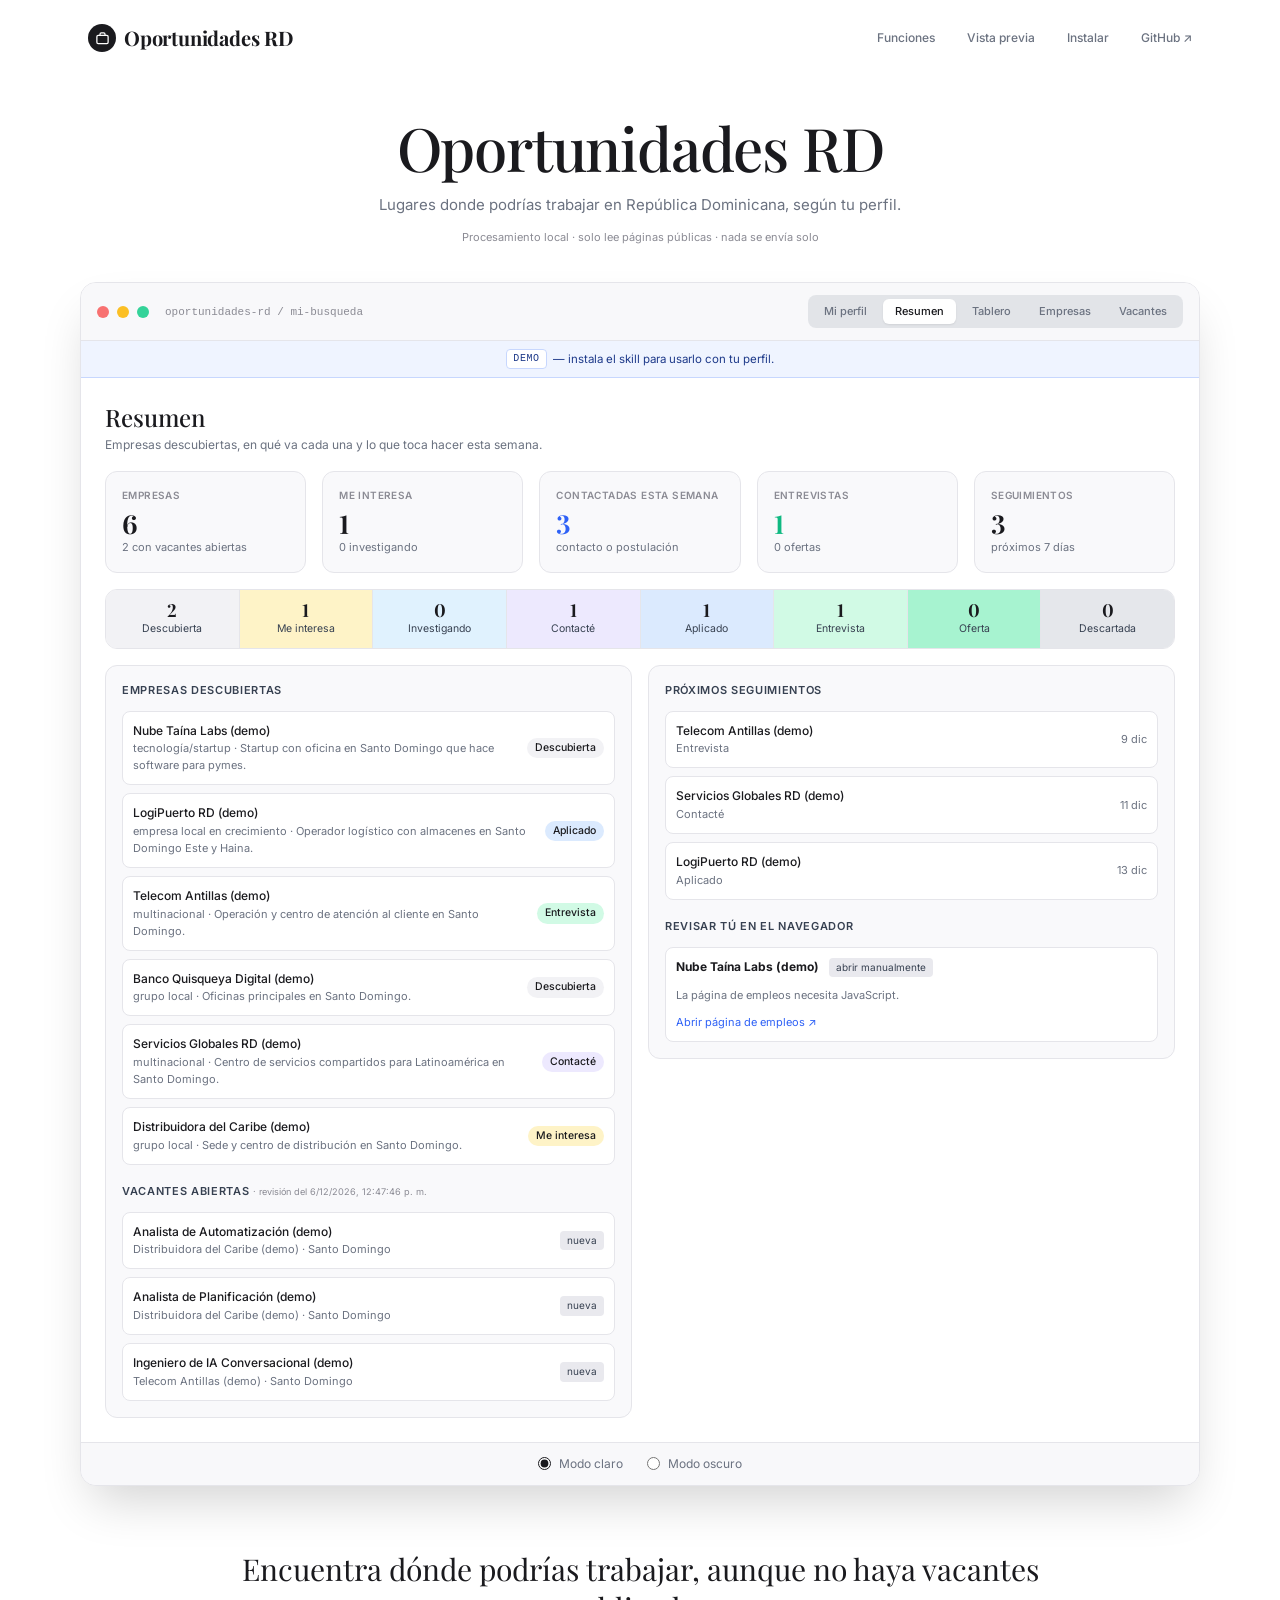
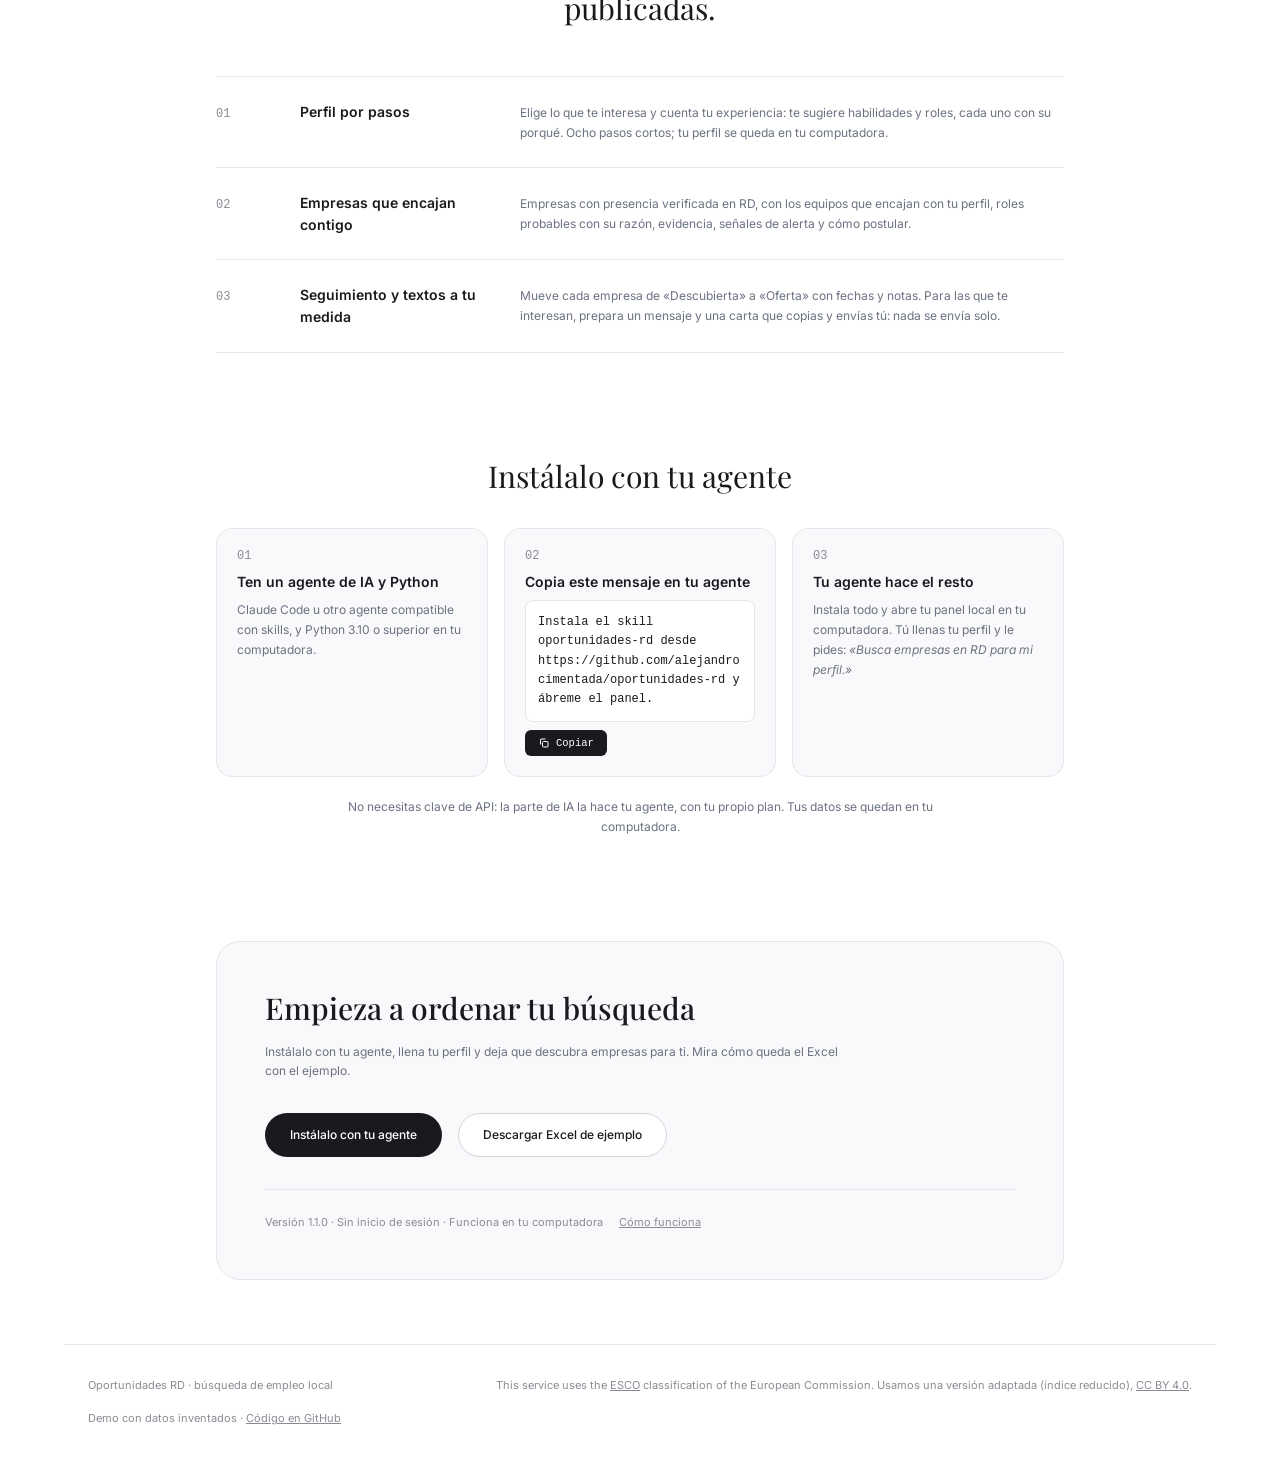
==== docs/index.html @ 64011093 "Buscador de habilidades con ESCO (paso 3) y sugerencias enriquecidas - static/esco.json: índice adap" ====
<!doctype html>
<html lang="es">
<head>
<meta charset="utf-8">
<meta name="viewport" content="width=device-width, initial-scale=1">
<title>Oportunidades RD · demo</title>
<meta name="description" content="Lugares donde podrías trabajar en República Dominicana, según tu perfil. Demo con datos inventados; instálalo con tu agente de IA para usarlo con tu perfil.">
<link rel="icon" href="data:image/svg+xml,%3Csvg xmlns='http://www.w3.org/2000/svg' viewBox='0 0 32 32'%3E%3Ccircle cx='16' cy='16' r='16' fill='%231A1A1E'/%3E%3Crect x='9' y='12' width='14' height='10' rx='2' fill='none' stroke='white' stroke-width='2'/%3E%3Cpath d='M13 12v-2h6v2' fill='none' stroke='white' stroke-width='2'/%3E%3C/svg%3E">
<script>try { if (localStorage.getItem("tema") === "oscuro") document.documentElement.dataset.theme = "dark"; } catch (_) {}</script>
<link rel="preconnect" href="https://fonts.googleapis.com">
<link rel="preconnect" href="https://fonts.gstatic.com" crossorigin>
<link href="https://fonts.googleapis.com/css2?family=Inter:wght@300;400;500;600;700&family=Playfair+Display:ital,wght@0,500;0,700;1,400&display=swap" rel="stylesheet">
<link rel="stylesheet" href="style.css">
</head>
<body>
<div class="toast" id="toast" role="status"></div>

<header class="top">
  <a class="brand" href="#">
    <span class="mark" aria-hidden="true"><svg viewBox="0 0 24 24"><rect x="3" y="7" width="18" height="13" rx="2"/><path d="M8 7V5a2 2 0 0 1 2-2h4a2 2 0 0 1 2 2v2"/></svg></span>
    <span>Oportunidades RD</span>
  </a>
  <nav class="topnav">
    <a href="#funciones" class="opt">Funciones</a>
    <a href="#app" class="opt">Vista previa</a>
    
    <a href="#instalar">Instalar</a>
    <a href="https://github.com/alejandrocimentada/oportunidades-rd" target="_blank" rel="noopener">GitHub ↗</a>
    
  </nav>
</header>

<section class="hero">
  <h1>Oportunidades RD</h1>
  <p>Lugares donde podrías trabajar en República Dominicana, según tu perfil.</p>
  <span class="hero-note">Procesamiento local · solo lee páginas públicas · nada se envía solo</span>
</section>

<section class="window" id="app">
  <div class="titlebar">
    <div class="dots"><i></i><i></i><i></i><span>oportunidades-rd / mi-busqueda</span></div>
    <nav class="tabs" role="tablist" aria-label="Secciones">
      <button data-view="perfil">Mi perfil</button>
      <button data-view="resumen" class="on">Resumen</button>
      <button data-view="tablero">Tablero</button>
      <button data-view="empresas">Empresas</button>
      <button data-view="vacantes">Vacantes</button>
    </nav>
  </div>
  <a class="demo-tag" href="#instalar"><b>Demo</b> — instala el skill para usarlo con tu perfil.</a>

  <main class="win-body">
    <section id="view-perfil" class="view">
      <div class="wz-head">
        <span class="eyebrow" id="wz-paso">Paso 1 de 8</span>
        <h2 id="wz-titulo">¿Qué te interesa?</h2>
        <ol class="wz-steps" id="wz-steps" aria-label="Pasos"></ol>
      </div>

      <form id="form-perfil" class="wizard" autocomplete="off" novalidate>
        <fieldset class="step" data-titulo="¿Qué te interesa?" data-corto="Intereses"><legend>Áreas de interés</legend>
          <p class="hint">Elige todas las áreas donde te gustaría trabajar. Con esto te sugerimos habilidades y roles.</p>
          <div class="areas">
            <label class="area"><input type="checkbox" name="intereses" value="tecnología">
              <span><b>Tecnología</b><small>Programación, sistemas, soporte, redes, IA</small></span></label>
            <label class="area"><input type="checkbox" name="intereses" value="datos y análisis">
              <span><b>Datos y análisis</b><small>Reportes, tableros, estadística, BI</small></span></label>
            <label class="area"><input type="checkbox" name="intereses" value="finanzas y contabilidad">
              <span><b>Finanzas y contabilidad</b><small>Contabilidad, impuestos, banca, auditoría</small></span></label>
            <label class="area"><input type="checkbox" name="intereses" value="logística y cadena de suministro">
              <span><b>Logística y cadena de suministro</b><small>Inventario, compras, almacén, transporte</small></span></label>
            <label class="area"><input type="checkbox" name="intereses" value="operaciones y procesos">
              <span><b>Operaciones y procesos</b><small>Mejora continua, calidad, proyectos, automatización</small></span></label>
            <label class="area"><input type="checkbox" name="intereses" value="ventas">
              <span><b>Ventas</b><small>Ventas, cuentas clave, comercial</small></span></label>
            <label class="area"><input type="checkbox" name="intereses" value="marketing">
              <span><b>Marketing</b><small>Marketing digital, redes sociales, contenido, marca</small></span></label>
            <label class="area"><input type="checkbox" name="intereses" value="diseño">
              <span><b>Diseño</b><small>Diseño gráfico, UX/UI, multimedia</small></span></label>
            <label class="area"><input type="checkbox" name="intereses" value="recursos humanos">
              <span><b>Recursos humanos</b><small>Reclutamiento, nómina, capacitación</small></span></label>
            <label class="area"><input type="checkbox" name="intereses" value="salud">
              <span><b>Salud</b><small>Enfermería, medicina, farmacia, laboratorio</small></span></label>
            <label class="area"><input type="checkbox" name="intereses" value="educación">
              <span><b>Educación</b><small>Docencia, tutoría, formación</small></span></label>
            <label class="area"><input type="checkbox" name="intereses" value="servicio al cliente">
              <span><b>Servicio al cliente</b><small>Atención, call center, experiencia del cliente</small></span></label>
            <label class="area"><input type="checkbox" name="intereses" value="legal">
              <span><b>Legal</b><small>Derecho, contratos, cumplimiento</small></span></label>
            <label class="area"><input type="checkbox" name="intereses" value="manufactura">
              <span><b>Manufactura</b><small>Producción, calidad, mantenimiento, zonas francas</small></span></label>
            <label class="area"><input type="checkbox" name="intereses" value="turismo y hotelería">
              <span><b>Turismo y hotelería</b><small>Hoteles, eventos, viajes, alimentos y bebidas</small></span></label>
            <label class="area"><input type="checkbox" id="interes-otra">
              <span><b>Otra</b><small>Escríbela tú</small></span></label>
          </div>
          <label class="lbl" id="otra-lbl" hidden>¿Cuál otra área?<input name="intereses_otra" placeholder="ej. agricultura, deportes, bienes raíces"></label>
        </fieldset>

        <fieldset class="step" data-titulo="Tu experiencia" data-corto="Experiencia"><legend>Tu experiencia</legend>
          <label class="lbl">¿Qué estudiaste?<input name="estudios" placeholder="ej. Contabilidad, Bachillerato técnico en informática, Enfermería"></label>
          <div class="row">
            <label class="lbl">Tu último trabajo o el actual<input name="puesto_actual" placeholder="ej. Cajera en un supermercado"></label>
            <label class="lbl short">Años de experiencia<input name="anos_experiencia" type="number" min="0" max="50"></label>
          </div>
          <label class="lbl">Algo más sobre tu experiencia (opcional, 2-3 frases; se usa en tus cartas)<textarea name="experiencia" rows="3"></textarea></label>
        </fieldset>

        <fieldset class="step" data-titulo="Tus habilidades" data-corto="Habilidades"><legend>Tus habilidades</legend>
          <div class="sug" id="sug-habilidades" aria-live="polite"></div>
          <label class="lbl" for="chip-habilidades">Busca y añade tus habilidades</label>
          <div class="chipbox" data-for="habilidades" data-placeholder="Escribe en español o inglés: Excel, contabilidad, Figma…"></div>
          <p class="hint ac-ayuda">Miles de habilidades de <a href="https://esco.ec.europa.eu/es" target="_blank" rel="noopener">ESCO</a>,
            con ↑ ↓ y Enter. Si la tuya no aparece, Enter la añade tal cual.</p>
          <textarea name="habilidades" hidden></textarea>
        </fieldset>

        <fieldset class="step" data-titulo="Roles sugeridos" data-corto="Roles"><legend>Roles sugeridos</legend>
          <div class="sug" id="sug-roles" aria-live="polite"></div>
          <label class="lbl" for="chip-roles_objetivo">Roles que buscas (añade los tuyos)</label>
          <div class="chipbox" data-for="roles_objetivo" data-placeholder="ej. Analista de datos, Contador, Diseñador UX, Supervisor de logística…"></div>
          <textarea name="roles_objetivo" hidden></textarea>
        </fieldset>

        <fieldset class="step" data-titulo="¿Qué idiomas hablas?" data-corto="Idiomas"><legend>Idiomas</legend>
          <label class="lbl" for="chip-idiomas">Idiomas, con nivel</label>
          <div class="chipbox" data-for="idiomas" data-placeholder="ej. Inglés (C1)"></div>
          <textarea name="idiomas" hidden></textarea>
        </fieldset>

        <fieldset class="step" data-titulo="Dónde y cómo quieres trabajar" data-corto="Dónde"><legend>Dónde y cómo quieres trabajar</legend>
          <div class="row">
            <label class="lbl">Ciudad<input name="ubicacion" placeholder="Santo Domingo"></label>
            <label class="lbl">Modalidad<select name="preferencias.modalidad"><option value="presencial">Presencial</option>
              <option value="hibrido">Híbrido</option><option value="remoto">Remoto</option></select></label>
            <label class="lbl short">Días remotos<input name="preferencias.dias_remotos" type="number" min="0" max="5"></label>
          </div>
          <label class="lbl">Días y horario<input name="preferencias.dias" placeholder="lunes a viernes"></label>
        </fieldset>

        <fieldset class="step" data-titulo="Salario" data-corto="Salario"><legend>Salario</legend>
          <label class="lbl short">Mínimo mensual (RD$)<input name="preferencias.salario_minimo_dop" type="number" min="0" step="1000"></label>
          <label class="check"><input name="preferencias.salario_flexible_startups" type="checkbox">
            <span>En startups, un salario menor (con equity o variable) es «a conversar», no una alerta</span></label>
        </fieldset>

        <fieldset class="step" data-titulo="Tu nombre y enlaces" data-corto="Nombre"><legend>Tu nombre y enlaces</legend>
          <div class="row">
            <label class="lbl">Nombre (como va en las cartas)<input name="nombre"></label>
            <label class="lbl">Titular profesional<input name="titular" placeholder="ej. Contadora con 5 años en auditoría"></label>
          </div>
          <div class="row">
            <label class="lbl">LinkedIn<input name="enlaces.linkedin" type="url" placeholder="https://www.linkedin.com/in/…"></label>
            <label class="lbl">GitHub (si aplica)<input name="enlaces.github" type="url" placeholder="https://github.com/…"></label>
          </div>
          <label class="lbl">Portafolio<input name="enlaces.portafolio" type="url" placeholder="déjalo vacío si aún no está en línea"></label>
          <details class="avanzado">
            <summary>Opciones avanzadas: ¿quién redacta tus mensajes y cartas?</summary>
            <div class="row">
              <label class="lbl">Proveedor<select name="ia.proveedor">
                <option value="agente">Tu agente (Claude Code), sin clave</option>
                <option value="claude">Claude, con tu ANTHROPIC_API_KEY</option>
                <option value="openai">OpenAI, con tu OPENAI_API_KEY</option>
                <option value="ninguno">Ninguno (plantillas básicas)</option></select></label>
              <label class="lbl">Modelo (opcional)<input name="ia.modelo" placeholder="vacío = claude-sonnet-5-5 / gpt-5"></label>
            </div>
          </details>
          <p class="hint" id="buscar-info"></p>
        </fieldset>

        <div class="pactions">
          <span class="muted" id="wz-pct">Progreso: 13%</span>
          <div class="bar" aria-hidden="true"><div id="wz-bar"></div></div>
          <span class="grow"></span>
          <button type="button" class="btn ghost" id="wz-prev">Anterior</button>
          <button type="button" class="btn ghost" id="btn-guardar">Guardar</button>
          <button type="button" class="btn" id="wz-next">Guardar y continuar</button>
          <button type="submit" class="btn" id="btn-buscar">Guardar y revisar vacantes</button>
        </div>
      </form>

      <div class="card progreso" id="progreso" hidden>
        <h4>Revisión de vacantes <small id="prog-texto"></small></h4>
        <div class="bar"><div id="prog-bar"></div></div>
        <pre id="prog-log"></pre>
      </div>
    </section>

    <section id="view-resumen" class="view on">
      <div class="head">
        <h2>Resumen</h2>
        <p>Empresas descubiertas, en qué va cada una y lo que toca hacer esta semana.</p>
      </div>
      <div id="aviso-perfil" class="banner" hidden>
        Todavía no tienes perfil. Llénalo en <b>Mi perfil</b> o pídele a tu agente: <i>«Configura Oportunidades RD»</i>.
      </div>
      <div id="aviso-empresas" class="banner" hidden>
        Todavía no hay empresas. Pídele a tu agente: <i>«Busca empresas en RD para mi perfil»</i>.
      </div>
      <div class="tiles" id="tiles"></div>
      <div class="pipeline" id="pipeline"></div>
      <div class="grid2">
        <div class="card">
          <h4>Empresas descubiertas</h4>
          <ul class="list" id="recientes"></ul>
          <h4 class="mt">Vacantes abiertas <small id="nov-fecha"></small></h4>
          <ul class="list" id="novedades"></ul>
        </div>
        <div class="card">
          <h4>Próximos seguimientos</h4>
          <ul class="list" id="seguimientos"></ul>
          <h4 class="mt">Revisar tú en el navegador</h4>
          <ul class="list" id="manuales"></ul>
        </div>
      </div>
    </section>

    <section id="view-tablero" class="view">
      <div class="head">
        <h2>Tablero</h2>
        <p>Arrastra una empresa para cambiar su estado. Haz clic para ver el detalle.</p>
      </div>
      <div class="board" id="board"></div>
    </section>

    <section id="view-empresas" class="view">
      <div class="head">
        <h2>Empresas</h2>
        <p>Con presencia verificada en RD. Para contactar se sugieren <b>roles</b>, no personas: el enlace abre una búsqueda en LinkedIn con tu sesión.</p>
      </div>
      <div class="filters">
        <label>Buscar <input id="f-texto" type="search" placeholder="empresa, equipo o rol"></label>
        <label>Estado <select id="f-estado"><option value="">Todos</option><option>Descubierta</option><option>Me interesa</option><option>Investigando</option><option>Contacté</option><option>Aplicado</option><option>Entrevista</option><option>Oferta</option><option>Descartada</option></select></label>
        <label>Tipo <select id="f-tipo"><option value="">Todos</option><option>multinacional</option><option>grupo local</option><option>empresa local en crecimiento</option><option>tecnología/startup</option><option>otra</option></select></label>
        <label>Industria <select id="f-industria"><option value="">Todas</option><option>banca</option><option>telecomunicaciones</option><option>retail/distribución</option><option>seguros</option><option>zona franca/manufactura</option><option>logística</option><option>turismo</option><option>tecnología/consultoría</option><option>gobierno-tech</option><option>salud</option><option>energía</option><option>otra</option></select></label>
        <label class="check"><input id="f-con-vacantes" type="checkbox"> Solo con vacantes abiertas</label>
      </div>
      <div class="companies" id="companies"></div>
    </section>

    <section id="view-vacantes" class="view">
      <div class="head">
        <h2>Vacantes</h2>
        <p>Comprobación secundaria: las vacantes publicadas que el rastreador encontró en las páginas de empleo de tus empresas.</p>
      </div>
      <div class="filters">
        <label>Buscar <input id="v-texto" type="search" placeholder="puesto o empresa"></label>
        <label>Empresa <select id="v-empresa"><option value="">Todas</option></select></label>
        <label class="check"><input id="v-activas" type="checkbox" checked> Solo activas</label>
      </div>
      <table class="tbl" id="tbl-vacantes">
        <thead><tr><th>Puesto</th><th>Encontrada</th><th><span class="sr">Acciones</span></th></tr></thead>
        <tbody></tbody>
      </table>
    </section>
  </main>

  <div class="winfoot" role="radiogroup" aria-label="Tema">
    <label><input type="radio" name="tema" value="claro" checked> <span>Modo claro</span></label>
    <label><input type="radio" name="tema" value="oscuro"> <span>Modo oscuro</span></label>
  </div>
</section>

<section class="features" id="funciones">
  <h2>Encuentra dónde podrías trabajar, aunque no haya vacantes publicadas.</h2>
  <div class="feat">
    <span>01</span><b>Perfil por pasos</b>
    <p>Elige lo que te interesa y cuenta tu experiencia: te sugiere habilidades y roles, cada uno con su porqué. Ocho pasos cortos; tu perfil se queda en tu computadora.</p>
  </div>
  <div class="feat">
    <span>02</span><b>Empresas que encajan contigo</b>
    <p>Empresas con presencia verificada en RD, con los equipos que encajan con tu perfil, roles probables con su razón, evidencia, señales de alerta y cómo postular.</p>
  </div>
  <div class="feat">
    <span>03</span><b>Seguimiento y textos a tu medida</b>
    <p>Mueve cada empresa de «Descubierta» a «Oferta» con fechas y notas. Para las que te interesan, prepara un mensaje y una carta que copias y envías tú: nada se envía solo.</p>
  </div>
</section>


<section class="install" id="instalar">
  <h2>Instálalo con tu agente</h2>
  <ol class="install-steps">
    <li><span>01</span><b>Ten un agente de IA y Python</b>
      <p>Claude Code u otro agente compatible con skills, y Python 3.10 o superior en tu computadora.</p></li>
    <li><span>02</span><b>Copia este mensaje en tu agente</b>
      <div class="term copy">
        <code id="msg-instalar">Instala el skill oportunidades-rd desde https://github.com/alejandrocimentada/oportunidades-rd y ábreme el panel.</code>
        <button type="button" class="btn small" data-copiar="#msg-instalar"><svg viewBox="0 0 24 24" aria-hidden="true"><rect x="9" y="9" width="11" height="11" rx="2"/><path d="M5 15V5a1 1 0 0 1 1-1h9"/></svg>Copiar</button>
      </div></li>
    <li><span>03</span><b>Tu agente hace el resto</b>
      <p>Instala todo y abre tu panel local en tu computadora. Tú llenas tu perfil y le pides: <i>«Busca empresas en RD para mi perfil.»</i></p></li>
  </ol>
  <p class="install-note">No necesitas clave de API: la parte de IA la hace tu agente, con tu propio plan. Tus datos se quedan en tu computadora.</p>
</section>


<section class="start">
  <h2>Empieza a ordenar tu búsqueda</h2>
  
  <p>Instálalo con tu agente, llena tu perfil y deja que descubra empresas para ti. Mira cómo queda el Excel con el ejemplo.</p>
  <div class="start-btns">
    <a class="btn pill-btn" href="#instalar">Instálalo con tu agente</a>
    <a class="btn pill-btn ghost" href="oportunidades-demo.xlsx" download>Descargar Excel de ejemplo</a>
  </div>
  
  <div class="start-meta">
    <span>Versión 1.1.0 · Sin inicio de sesión · Funciona en tu computadora</span>
    <a href="#funciones">Cómo funciona</a>
  </div>
</section>

<footer class="foot-page">
  <span>Oportunidades RD · búsqueda de empleo local</span>
  <span><span lang="en">This service uses the <a href="https://esco.ec.europa.eu/en" target="_blank" rel="noopener">ESCO</a>
    classification of the European Commission.</span> Usamos una versión adaptada (índice reducido),
    <a href="https://creativecommons.org/licenses/by/4.0/deed.es" target="_blank" rel="noopener">CC BY 4.0</a>.</span>
  
  <span>Demo con datos inventados · <a href="https://github.com/alejandrocimentada/oportunidades-rd" target="_blank" rel="noopener">Código en GitHub</a></span>
  
</footer>

<aside class="drawer" id="drawer" aria-hidden="true">
  <button class="close" id="drawer-close" aria-label="Cerrar">×</button>
  <div id="drawer-body"></div>
</aside>
<div class="scrim" id="scrim"></div>

<script>window.ESTADOS = ["Descubierta", "Me interesa", "Investigando", "Contacté", "Aplicado", "Entrevista", "Oferta", "Descartada"]; window.SUGERENCIAS = {"_nota": "Mapa local (sin IA) de áreas de interés → habilidades y roles sugeridos. Lo usan oportunidades/sugerencias.py y static/sugerencias.js. \u0027palabras\u0027 detecta el área en lo que estudiaste o en tu trabajo (sin tildes, al inicio de una palabra). Los \u0027habilidades\u0027 de cada rol suben su puesto si ya las tienes.", "areas": [{"area": "tecnología", "descripcion": "Programación, sistemas, soporte, redes, IA", "habilidades": ["Python", "SQL", "JavaScript", "Git", "APIs", "IA generativa (LLM)", "Soporte técnico", "Redes", "Nube (AWS / Azure)", "Linux"], "palabras": ["sistemas", "software", "informatic", "computacion", "programador", "programacion", "desarrollador", "desarrollo de software", "tecnologia", "redes de computadoras", "redes informaticas", "administracion de redes", "networking", "soporte tecnico", "help desk", "telematica", "ciberseguridad", "inteligencia artificial", "telecomunicacion"], "roles": [{"habilidades": ["Python", "JavaScript", "Git", "APIs"], "razon": "Construyes y mejoras las aplicaciones que usa la empresa.", "rol": "Desarrollador de software"}, {"habilidades": ["IA generativa (LLM)", "APIs", "Python"], "razon": "Conectas herramientas de IA con los procesos del negocio.", "rol": "Especialista en integración de IA"}, {"habilidades": ["Soporte técnico", "Redes"], "razon": "Una buena puerta de entrada al área de tecnología.", "rol": "Técnico de soporte (help desk)"}, {"habilidades": ["Redes", "Linux", "Nube (AWS / Azure)"], "razon": "Mantienes los servidores, redes y equipos funcionando.", "rol": "Administrador de sistemas y redes"}, {"habilidades": ["SQL", "APIs"], "razon": "Traduces lo que necesita el negocio a soluciones de tecnología.", "rol": "Analista de sistemas"}]}, {"area": "datos y análisis", "descripcion": "Reportes, tableros, estadística, BI", "habilidades": ["Excel", "SQL", "Power BI", "Python", "Visualización de datos", "Estadística", "Google Sheets", "Tableau"], "palabras": ["datos", "analisis de datos", "estadistic", "inteligencia de negocios", "business intelligence", "power bi", "reportes", "ciencia de datos", "actuari", "matematic", "economia", "economista"], "roles": [{"habilidades": ["Excel", "SQL", "Power BI", "Python"], "razon": "Conviertes datos en respuestas para decidir mejor.", "rol": "Analista de datos"}, {"habilidades": ["Power BI", "SQL", "Visualización de datos", "Tableau"], "razon": "Construyes los tableros que la gerencia revisa cada semana.", "rol": "Analista de inteligencia de negocios (BI)"}, {"habilidades": ["Excel", "Power BI", "Google Sheets"], "razon": "Automatizas y ordenas los reportes del negocio.", "rol": "Analista de reportes"}, {"habilidades": ["Python", "Estadística", "SQL"], "razon": "Usas estadística y programación para predecir y explicar.", "rol": "Científico de datos junior"}]}, {"area": "finanzas y contabilidad", "descripcion": "Contabilidad, impuestos, banca, auditoría", "habilidades": ["Excel", "Contabilidad general", "Conciliaciones bancarias", "Impuestos (DGII)", "Facturación electrónica", "Presupuestos", "Análisis financiero", "QuickBooks o ERP contable"], "palabras": ["contab", "contador", "finanz", "auditor", "banca", "bancari", "banco", "impuesto", "tributari", "tesoreri", "credito", "cobros", "facturacion", "seguros", "economia"], "roles": [{"habilidades": ["Contabilidad general", "Impuestos (DGII)", "Conciliaciones bancarias"], "razon": "Llevas la contabilidad y los impuestos de la empresa al día.", "rol": "Contador"}, {"habilidades": ["Contabilidad general", "Excel", "Facturación electrónica"], "razon": "Un buen primer paso en contabilidad, con tareas claras.", "rol": "Auxiliar contable"}, {"habilidades": ["Excel", "Análisis financiero", "Presupuestos"], "razon": "Analizas números y presupuestos para orientar decisiones.", "rol": "Analista financiero"}, {"habilidades": ["Contabilidad general", "Excel"], "razon": "Revisas que los procesos y los números estén en orden.", "rol": "Auditor interno"}, {"habilidades": ["Análisis financiero", "Excel"], "razon": "Evalúas clientes y das seguimiento a los pagos.", "rol": "Analista de crédito y cobros"}]}, {"area": "logística y cadena de suministro", "descripcion": "Inventario, compras, almacén, transporte", "habilidades": ["Gestión de inventario", "Compras", "Planificación de demanda", "Excel", "ERP (SAP u otro)", "Gestión de almacén", "Importación y aduanas", "Transporte y rutas"], "palabras": ["logistic", "inventario", "almacen", "bodega", "compras", "cadena de suministro", "supply chain", "despacho", "transporte", "distribucion", "distribuidora", "planificacion de demanda", "aduana", "importacion", "exportacion"], "roles": [{"habilidades": ["Gestión de inventario", "Excel", "ERP (SAP u otro)"], "razon": "Cuidas que haya lo necesario, sin exceso ni faltantes.", "rol": "Analista de inventario"}, {"habilidades": ["Compras", "Excel", "ERP (SAP u otro)"], "razon": "Negocias con suplidores y compras a tiempo.", "rol": "Analista de compras"}, {"habilidades": ["Planificación de demanda", "Excel", "ERP (SAP u otro)"], "razon": "Anticipas cuánto se va a vender para planificar mejor.", "rol": "Planificador de demanda"}, {"habilidades": ["Gestión de almacén", "Gestión de inventario"], "razon": "Organizas el almacén y al equipo que lo opera.", "rol": "Supervisor de almacén"}, {"habilidades": ["Transporte y rutas", "Importación y aduanas"], "razon": "Coordinas despachos, rutas y entregas.", "rol": "Coordinador de logística"}]}, {"area": "operaciones y procesos", "descripcion": "Mejora continua, calidad, proyectos, automatización", "habilidades": ["Mapeo de procesos", "Mejora continua (Lean)", "Gestión de proyectos", "Indicadores (KPI)", "Power Automate", "Excel", "Gestión de calidad", "ERP (SAP u otro)"], "palabras": ["operacion", "procesos", "mejora continua", "calidad", "lean", "six sigma", "industrial", "productividad", "proyectos", "administracion de empresas", "automatizacion"], "roles": [{"habilidades": ["Mapeo de procesos", "Indicadores (KPI)", "Excel"], "razon": "Encuentras cómo hacer el trabajo más simple y medible.", "rol": "Analista de procesos"}, {"habilidades": ["Power Automate", "Mapeo de procesos", "Python"], "razon": "Quitas tareas repetitivas con herramientas de automatización.", "rol": "Especialista en automatización de procesos"}, {"habilidades": ["Mejora continua (Lean)", "Indicadores (KPI)"], "razon": "Lideras proyectos para reducir errores y desperdicio.", "rol": "Especialista en mejora continua"}, {"habilidades": ["Indicadores (KPI)", "Gestión de calidad"], "razon": "Te aseguras de que el día a día funcione bien.", "rol": "Coordinador de operaciones"}, {"habilidades": ["Gestión de proyectos"], "razon": "Llevas proyectos de inicio a fin, con fechas y presupuesto.", "rol": "Gestor de proyectos"}]}, {"area": "ventas", "descripcion": "Ventas, cuentas clave, comercial", "habilidades": ["Negociación", "Prospección de clientes", "CRM (Salesforce, HubSpot)", "Cierre de ventas", "Presentaciones", "Atención al cliente", "Excel"], "palabras": ["venta", "vendedor", "comercial", "ejecutivo de cuentas", "desarrollo de negocios", "tienda", "retail", "representante de ventas", "asesor comercial"], "roles": [{"habilidades": ["Negociación", "Prospección de clientes", "Cierre de ventas"], "razon": "Consigues y cuidas clientes, con metas claras.", "rol": "Ejecutivo de ventas"}, {"habilidades": ["Negociación", "Presentaciones", "CRM (Salesforce, HubSpot)"], "razon": "Haces crecer la relación con los clientes más grandes.", "rol": "Gerente de cuentas clave"}, {"habilidades": ["Atención al cliente", "Cierre de ventas"], "razon": "Orientas a cada cliente hacia lo que de verdad necesita.", "rol": "Asesor comercial"}, {"habilidades": ["Excel", "CRM (Salesforce, HubSpot)"], "razon": "Analizas las ventas para encontrar dónde crecer.", "rol": "Analista comercial"}]}, {"area": "marketing", "descripcion": "Marketing digital, redes sociales, contenido, marca", "habilidades": ["Marketing digital", "Redes sociales", "Redacción de contenido", "Publicidad en Meta y Google Ads", "Google Analytics", "Canva", "SEO", "Email marketing"], "palabras": ["marketing", "mercadeo", "mercadotecnia", "publicidad", "comunicacion", "comunicador", "redes sociales", "community", "contenido", "periodis", "relaciones publicas", "marca"], "roles": [{"habilidades": ["Marketing digital", "Publicidad en Meta y Google Ads", "Google Analytics"], "razon": "Atraes clientes con campañas en línea medibles.", "rol": "Especialista en marketing digital"}, {"habilidades": ["Redes sociales", "Redacción de contenido", "Canva"], "razon": "Le das voz a la marca en redes sociales.", "rol": "Community manager"}, {"habilidades": ["Redacción de contenido", "SEO"], "razon": "Escribes lo que hace que la gente se interese.", "rol": "Creador de contenido (copywriter)"}, {"habilidades": ["Google Analytics", "Email marketing"], "razon": "Mides qué funciona y qué no en cada campaña.", "rol": "Analista de mercadeo"}]}, {"area": "diseño", "descripcion": "Diseño gráfico, UX/UI, multimedia", "habilidades": ["Figma", "Diseño gráfico", "Adobe Photoshop", "Adobe Illustrator", "Diseño UX", "Prototipado", "Canva", "Edición de video"], "palabras": ["diseno", "disenador", "grafic", "experiencia de usuario", "ux", "ilustracion", "multimedia", "audiovisual", "fotografia", "arquitectura", "interiores"], "roles": [{"habilidades": ["Diseño gráfico", "Adobe Photoshop", "Adobe Illustrator", "Canva"], "razon": "Creas la imagen visual de marcas, piezas y campañas.", "rol": "Diseñador gráfico"}, {"habilidades": ["Figma", "Diseño UX", "Prototipado"], "razon": "Diseñas apps y páginas fáciles de usar.", "rol": "Diseñador UX/UI"}, {"habilidades": ["Figma", "Prototipado", "Diseño UX"], "razon": "Diseñas productos digitales de punta a punta.", "rol": "Diseñador de producto digital"}, {"habilidades": ["Edición de video", "Adobe Photoshop"], "razon": "Cuentas historias con video y animación.", "rol": "Editor de video y multimedia"}]}, {"area": "recursos humanos", "descripcion": "Reclutamiento, nómina, capacitación", "habilidades": ["Reclutamiento y selección", "Entrevistas", "Nómina", "Código de Trabajo", "Capacitación", "Clima organizacional", "Gestión del desempeño", "Excel"], "palabras": ["recursos humanos", "rrhh", "gestion humana", "talento", "reclutamiento", "seleccion de personal", "nomina", "psicolog", "capacitacion", "relaciones laborales"], "roles": [{"habilidades": ["Reclutamiento y selección", "Entrevistas"], "razon": "Encuentras a las personas indicadas para cada puesto.", "rol": "Analista de reclutamiento"}, {"habilidades": ["Nómina", "Código de Trabajo", "Excel"], "razon": "Te aseguras de que todos cobren bien y a tiempo.", "rol": "Analista de nómina"}, {"habilidades": ["Código de Trabajo", "Clima organizacional", "Gestión del desempeño"], "razon": "Acompañas a los empleados de la entrada a la salida.", "rol": "Generalista de recursos humanos"}, {"habilidades": ["Capacitación"], "razon": "Diseñas y das entrenamientos para el equipo.", "rol": "Especialista en capacitación"}]}, {"area": "salud", "descripcion": "Enfermería, medicina, farmacia, laboratorio", "habilidades": ["Atención al paciente", "Primeros auxilios", "Historia clínica", "Bioseguridad", "Farmacología", "Manejo de expedientes", "Educación al paciente"], "palabras": ["medicina", "medico", "enfermer", "salud", "clinic", "hospital", "farmac", "bioanalis", "laboratorio clinico", "odontolog", "nutricion", "fisioterap", "terapia"], "roles": [{"habilidades": ["Atención al paciente", "Primeros auxilios", "Bioseguridad"], "razon": "Cuidas a los pacientes en clínicas y hospitales.", "rol": "Enfermera o enfermero"}, {"habilidades": ["Historia clínica", "Atención al paciente"], "razon": "Atiendes consultas y das seguimiento a los pacientes.", "rol": "Médico general"}, {"habilidades": ["Farmacología", "Educación al paciente"], "razon": "Orientas sobre medicamentos y manejas la farmacia.", "rol": "Farmacéutico"}, {"habilidades": ["Bioseguridad"], "razon": "Haces los análisis de laboratorio que guían el diagnóstico.", "rol": "Bioanalista"}, {"habilidades": ["Farmacología", "Educación al paciente"], "razon": "Presentas productos de salud a médicos y farmacias.", "rol": "Representante médico"}]}, {"area": "educación", "descripcion": "Docencia, tutoría, formación", "habilidades": ["Planificación de clases", "Manejo de grupo", "Evaluación de aprendizajes", "Herramientas digitales educativas", "Diseño curricular", "Comunicación oral"], "palabras": ["educacion", "docente", "profesor", "maestro", "maestra", "pedagog", "ensenanza", "tutor", "orientador", "licenciatura en educacion"], "roles": [{"habilidades": ["Planificación de clases", "Manejo de grupo", "Evaluación de aprendizajes"], "razon": "Enseñas y acompañas a tus estudiantes.", "rol": "Docente"}, {"habilidades": ["Comunicación oral", "Herramientas digitales educativas"], "razon": "Enseñas en grupos pequeños o cursos cortos.", "rol": "Tutor o instructor"}, {"habilidades": ["Diseño curricular", "Herramientas digitales educativas"], "razon": "Creas cursos y materiales, también en línea.", "rol": "Diseñador instruccional"}, {"habilidades": ["Diseño curricular", "Planificación de clases"], "razon": "Organizas programas, horarios y docentes.", "rol": "Coordinador académico"}]}, {"area": "servicio al cliente", "descripcion": "Atención, call center, experiencia del cliente", "habilidades": ["Atención al cliente", "Comunicación", "Manejo de quejas", "Resolución de problemas", "CRM", "Atención telefónica"], "palabras": ["servicio al cliente", "atencion al cliente", "call center", "centro de contacto", "cajer", "recepcion", "soporte al cliente", "customer service"], "roles": [{"habilidades": ["Atención al cliente", "Comunicación", "Atención telefónica"], "razon": "Resuelves dudas y problemas de los clientes.", "rol": "Agente de servicio al cliente"}, {"habilidades": ["Atención telefónica", "Comunicación"], "razon": "Muy buscado en RD si hablas inglés.", "rol": "Agente bilingüe de call center"}, {"habilidades": ["Manejo de quejas", "Resolución de problemas"], "razon": "Guías a un equipo de atención y sus metas.", "rol": "Supervisor de servicio al cliente"}, {"habilidades": ["CRM", "Resolución de problemas"], "razon": "Mejoras cada contacto del cliente con la empresa.", "rol": "Especialista en experiencia del cliente"}]}, {"area": "legal", "descripcion": "Derecho, contratos, cumplimiento", "habilidades": ["Redacción de contratos", "Derecho laboral", "Derecho comercial", "Cumplimiento regulatorio", "Investigación jurídica", "Litigio"], "palabras": ["derecho", "abogad", "legal", "juridic", "notari", "cumplimiento", "compliance", "contratos"], "roles": [{"habilidades": ["Redacción de contratos", "Derecho comercial"], "razon": "Asesoras a la empresa en contratos y decisiones.", "rol": "Abogado corporativo"}, {"habilidades": ["Cumplimiento regulatorio"], "razon": "Muy pedido en banca y seguros: cuidas que se cumpla la ley.", "rol": "Oficial de cumplimiento"}, {"habilidades": ["Investigación jurídica", "Redacción de contratos"], "razon": "Apoyas al equipo legal con documentos e investigación.", "rol": "Asistente legal"}, {"habilidades": ["Derecho laboral", "Litigio"], "razon": "Te especializas en relaciones de trabajo.", "rol": "Abogado laboral"}]}, {"area": "manufactura", "descripcion": "Producción, calidad, mantenimiento, zonas francas", "habilidades": ["Control de calidad", "Buenas prácticas de manufactura (BPM)", "Mantenimiento", "Seguridad industrial", "Lean manufacturing", "Planificación de producción", "Lectura de planos"], "palabras": ["manufactura", "produccion", "planta", "zona franca", "ensamblaje", "mantenimiento", "mecanic", "electric", "electromecanic", "operario", "quimic", "control de calidad"], "roles": [{"habilidades": ["Planificación de producción", "Seguridad industrial", "Lean manufacturing"], "razon": "Diriges una línea de producción y su equipo.", "rol": "Supervisor de producción"}, {"habilidades": ["Control de calidad", "Buenas prácticas de manufactura (BPM)"], "razon": "Revisas que cada producto salga como debe.", "rol": "Técnico de control de calidad"}, {"habilidades": ["Mantenimiento", "Lectura de planos", "Seguridad industrial"], "razon": "Mantienes las máquinas funcionando.", "rol": "Técnico de mantenimiento"}, {"habilidades": ["Planificación de producción"], "razon": "Decides qué se produce, cuándo y cuánto.", "rol": "Planificador de producción"}, {"habilidades": ["Lean manufacturing", "Control de calidad"], "razon": "Mejoras cómo se fabrica en la planta.", "rol": "Ingeniero de procesos"}]}, {"area": "turismo y hotelería", "descripcion": "Hoteles, eventos, viajes, alimentos y bebidas", "habilidades": ["Atención al huésped", "Reservas (Opera u otro PMS)", "Gestión de eventos", "Alimentos y bebidas", "Ventas de paquetes turísticos", "Atención al cliente"], "palabras": ["turismo", "turistic", "hotel", "hosteleria", "gastronom", "cocina", "chef", "restaurante", "resort", "agencia de viajes", "eventos", "bartender", "camarer", "front desk"], "roles": [{"habilidades": ["Atención al huésped", "Reservas (Opera u otro PMS)"], "razon": "Eres la primera cara del hotel para cada huésped.", "rol": "Recepcionista de hotel"}, {"habilidades": ["Gestión de eventos"], "razon": "Organizas bodas, congresos y eventos de principio a fin.", "rol": "Coordinador de eventos"}, {"habilidades": ["Reservas (Opera u otro PMS)", "Ventas de paquetes turísticos"], "razon": "Vendes y organizas estadías y paquetes.", "rol": "Agente de reservas"}, {"habilidades": ["Alimentos y bebidas", "Atención al huésped"], "razon": "Diriges restaurantes y bares de un hotel.", "rol": "Supervisor de alimentos y bebidas"}, {"habilidades": ["Ventas de paquetes turísticos", "Atención al cliente"], "razon": "Armas viajes a la medida de cada cliente.", "rol": "Agente de viajes"}]}], "industrias_antiguas": {"banca": ["finanzas y contabilidad"], "energía": ["operaciones y procesos"], "gobierno-tech": ["tecnología"], "logística": ["logística y cadena de suministro"], "otra": [], "retail/distribución": ["ventas", "logística y cadena de suministro"], "salud": ["salud"], "seguros": ["finanzas y contabilidad"], "tecnología/consultoría": ["tecnología"], "telecomunicaciones": ["tecnología"], "turismo": ["turismo y hotelería"], "zona franca/manufactura": ["manufactura"]}};
  window.RUTA_ESCO = "esco.json";</script>
<script src="sugerencias.js"></script>
<script src="demo-datos.js"></script>
<script src="app.js"></script>
</body>
</html>
---- docs/style.css ----
/* Oportunidades RD: estilo limpio (Playfair Display + Inter), app dentro de una ventana, modo claro y oscuro. */
:root {
  --bg: #FFFFFF; --card: #F9F9FB; --card-2: #F2F2F5; --panel: #FFFFFF; --titlebar: #F8F8FA;
  --ink: #1A1A1E; --text-2: #374151; --muted: #6B7280; --faint: #8B8B94;
  --line: #E5E5EA; --line-2: #D1D5DB; --chip-bg: #E9E9EE;
  --btn-bg: #1A1A1E; --btn-bg-h: #000000; --btn-fg: #FFFFFF;
  --accent: #2E61F6; --green: #10B981; --danger: #DC2626;
  --good-bg: #ECFDF5; --good-line: #A7F3D0; --good-ink: #064E3B; --good-num: #047857;
  --fit-hi-bg: #D1FAE5; --fit-hi: #065F46; --fit-mid-bg: #FEF3C7; --fit-mid: #92400E; --fit-low-bg: #F2F2F5; --fit-low: #6B7280;
  --warn-bg: #FFFBEB; --warn-line: #FDE68A; --warn-ink: #92400E;
  --talk-bg: #EFF4FF; --talk-line: #C7D7FE; --talk-ink: #1E3A8A;
  --gap-bg: #F9F9FB; --gap-line: #E5E5EA;
  --s-nuevo: #F2F2F5; --s-interesa: #FEF3C7; --s-investigando: #E0F2FE; --s-aplicado: #DBEAFE; --s-contacte: #EDE9FE;
  --s-entrevista: #D1FAE5; --s-oferta: #A7F3D0; --s-rechazado: #FEE2E2; --s-descartado: #E5E7EB;
  --serif: "Playfair Display", Georgia, serif;
  --sans: Inter, -apple-system, "Segoe UI", sans-serif;
  --mono: "JetBrains Mono", "Fira Code", ui-monospace, Consolas, monospace;
  --shadow-win: 0 25px 50px -12px rgba(0, 0, 0, .18);
  color-scheme: light;
}
:root[data-theme="dark"] {
  --bg: #0E0E11; --card: #17171B; --card-2: #1F1F24; --panel: #121215; --titlebar: #18181C;
  --ink: #F2F2F5; --text-2: #D4D4D8; --muted: #A1A1AA; --faint: #8B8B94;
  --line: #2A2A31; --line-2: #3A3A42; --chip-bg: #2A2A31;
  --btn-bg: #F2F2F5; --btn-bg-h: #FFFFFF; --btn-fg: #1A1A1E;
  --accent: #6E8FFF; --green: #34D399; --danger: #F87171;
  --good-bg: rgba(16, 185, 129, .12); --good-line: rgba(16, 185, 129, .35); --good-ink: #A7F3D0; --good-num: #34D399;
  --fit-hi-bg: rgba(16, 185, 129, .18); --fit-hi: #6EE7B7; --fit-mid-bg: rgba(245, 158, 11, .18); --fit-mid: #FCD34D;
  --fit-low-bg: #26262C; --fit-low: #A1A1AA;
  --warn-bg: rgba(245, 158, 11, .1); --warn-line: rgba(245, 158, 11, .35); --warn-ink: #FCD34D;
  --talk-bg: rgba(110, 143, 255, .12); --talk-line: rgba(110, 143, 255, .35); --talk-ink: #C7D7FE;
  --gap-bg: #17171B; --gap-line: #2A2A31;
  --s-nuevo: #26262C; --s-interesa: rgba(245, 158, 11, .22); --s-investigando: rgba(14, 165, 233, .22); --s-aplicado: rgba(59, 130, 246, .25); --s-contacte: rgba(139, 92, 246, .25);
  --s-entrevista: rgba(16, 185, 129, .22); --s-oferta: rgba(16, 185, 129, .4); --s-rechazado: rgba(239, 68, 68, .22); --s-descartado: #2A2A31;
  --shadow-win: 0 25px 50px -12px rgba(0, 0, 0, .6);
  color-scheme: dark;
}

* { box-sizing: border-box; }
html { scroll-behavior: smooth; }
body { margin: 0; background: var(--bg); color: var(--ink); font: 400 13px/1.55 var(--sans); -webkit-font-smoothing: antialiased; }
a { color: inherit; }
button, input, select, textarea { font: inherit; color: inherit; }
h1, h2, h3, h4 { margin: 0; }
code { font-family: var(--mono); font-size: 11px; }
.grow { flex: 1; }
.muted { color: var(--muted); font-size: 11px; }
.hint { color: var(--muted); margin: 0 0 10px; font-size: 12px; }
.eyebrow { font: 500 10px/1.4 var(--mono); text-transform: uppercase; letter-spacing: .06em; color: var(--faint); }
.sr { position: absolute; width: 1px; height: 1px; overflow: hidden; clip: rect(0 0 0 0); }
.mt { margin-top: 18px !important; }

/* -- página: cabecera, portada, ventana, pie ------------------------------------------ */
.top { max-width: 1152px; margin: 0 auto; padding: 24px; display: flex; align-items: center; justify-content: space-between; gap: 16px; }
.brand { display: flex; align-items: center; gap: 8px; text-decoration: none; font: 700 20px/1 var(--serif); letter-spacing: -.01em; }
.mark { width: 28px; height: 28px; border-radius: 50%; background: var(--btn-bg); display: grid; place-items: center; flex: none; }
.mark svg { width: 15px; height: 15px; fill: none; stroke: var(--btn-fg); stroke-width: 2; stroke-linecap: round; stroke-linejoin: round; }
.topnav { display: flex; gap: 32px; font-size: 12px; font-weight: 500; }
.topnav a { color: var(--muted); text-decoration: none; transition: color .15s; }
.topnav a:hover { color: var(--ink); }

.hero { max-width: 896px; margin: 0 auto; padding: 40px 24px 36px; text-align: center; }
.hero h1 { font: 500 clamp(40px, 6vw, 60px)/1.05 var(--serif); letter-spacing: -.02em; margin-bottom: 14px; }
.hero p { color: var(--muted); font-size: 15px; margin: 0 0 10px; }
.hero-note { font-size: 11px; color: var(--faint); }

.window { max-width: 1120px; margin: 0 auto; border: 1px solid var(--line); border-radius: 16px; background: var(--panel);
  box-shadow: var(--shadow-win); overflow: hidden; width: calc(100% - 48px); }
.titlebar { background: var(--titlebar); border-bottom: 1px solid var(--line); padding: 12px 16px; display: flex; flex-wrap: wrap;
  align-items: center; justify-content: space-between; gap: 8px; }
.dots { display: flex; align-items: center; gap: 8px; }
.dots i { width: 12px; height: 12px; border-radius: 50%; background: #F87171; }
.dots i:nth-child(2) { background: #FBBF24; } .dots i:nth-child(3) { background: #34D399; }
.dots span { font: 11px var(--mono); color: var(--faint); margin-left: 8px; }
.tabs { display: flex; gap: 4px; padding: 4px; border-radius: 8px; background: color-mix(in srgb, var(--line-2) 55%, transparent); overflow-x: auto; }
.tabs button { border: 0; background: none; padding: 4px 12px; border-radius: 6px; font-size: 11px; font-weight: 500; color: var(--muted);
  cursor: pointer; white-space: nowrap; transition: color .15s, background .15s; }
.tabs button:hover { color: var(--ink); }
.tabs button.on { background: var(--panel); color: var(--ink); box-shadow: 0 1px 2px rgba(0, 0, 0, .08); }
.win-body { padding: 24px; min-height: 440px; }
.winfoot { background: var(--titlebar); border-top: 1px solid var(--line); padding: 12px; display: flex; justify-content: center; gap: 24px;
  font-size: 12px; color: var(--muted); }
.winfoot label { display: flex; align-items: center; gap: 8px; cursor: pointer; }
.winfoot input { accent-color: var(--ink); margin: 0; }
.foot-page { max-width: 1152px; margin: 56px auto 0; padding: 32px 24px; border-top: 1px solid var(--line); display: flex;
  justify-content: space-between; gap: 16px; flex-wrap: wrap; font-size: 11px; color: var(--faint); }

.view { display: none; }
.view.on { display: block; animation: fade .3s ease-out; }
@keyframes fade { from { opacity: 0; transform: translateY(4px); } to { opacity: 1; transform: none; } }
.head { margin-bottom: 16px; }
.head h2 { font: 500 24px/1.25 var(--serif); }
.head p { color: var(--muted); margin: 4px 0 0; font-size: 12px; }

/* -- piezas comunes ------------------------------------------------------------------- */
.btn { display: inline-flex; align-items: center; justify-content: center; gap: 6px; border: 1px solid transparent; background: var(--btn-bg);
  color: var(--btn-fg); padding: 8px 18px; border-radius: 8px; font-size: 12px; font-weight: 500; cursor: pointer; text-decoration: none;
  white-space: nowrap; transition: background .15s, border-color .15s; }
.btn:hover:not(:disabled) { background: var(--btn-bg-h); }
.btn.ghost { background: var(--panel); color: var(--ink); border-color: var(--line-2); }
.btn.ghost:hover:not(:disabled) { background: var(--card); border-color: var(--faint); }
.btn.small { padding: 6px 12px; border-radius: 6px; font-size: 10.5px; }
.btn:disabled { opacity: .45; cursor: not-allowed; }
.btn svg { width: 12px; height: 12px; fill: none; stroke: currentColor; stroke-width: 2; }
:focus-visible { outline: 2px solid var(--accent); outline-offset: 2px; }

.card { background: var(--card); border: 1px solid var(--line); border-radius: 12px; padding: 16px; }
.card h4 { font-size: 11px; font-weight: 600; text-transform: uppercase; letter-spacing: .06em; color: var(--text-2); margin-bottom: 12px; }
.card h4 small { font-weight: 400; text-transform: none; letter-spacing: 0; color: var(--faint); }
.banner { background: var(--warn-bg); border: 1px solid var(--warn-line); color: var(--warn-ink); padding: 10px 14px; border-radius: 10px;
  margin-bottom: 16px; font-size: 12px; }

input:not([type=checkbox]):not([type=radio]):not([type=range]), select, textarea {
  background: var(--panel); border: 1px solid var(--line-2); border-radius: 8px; padding: 8px 12px; font-size: 12px; width: 100%; }
input:not([type=checkbox]):not([type=radio]):not([type=range]), select { height: 35px; }
input:focus, select:focus, textarea:focus { outline: none; border-color: var(--ink); }
textarea { line-height: 1.6; resize: vertical; }

.fit { display: inline-block; font: 500 10px/1 var(--mono); padding: 4px 6px; border-radius: 4px; background: var(--fit-low-bg);
  color: var(--fit-low); white-space: nowrap; }
.fit.hi { background: var(--fit-hi-bg); color: var(--fit-hi); }
.fit.mid { background: var(--fit-mid-bg); color: var(--fit-mid); }
.pill { display: inline-block; padding: 2px 8px; border-radius: 999px; font-size: 10.5px; font-weight: 500; color: var(--ink); white-space: nowrap; background: var(--s-nuevo); }
.tag { display: inline-block; font-size: 10px; padding: 2px 7px; border-radius: 4px; background: var(--chip-bg); color: var(--text-2); white-space: nowrap; }
.overdue { color: var(--danger); font-weight: 600; font-size: 11px; }
.rs-ok { background: var(--s-entrevista); } .rs-warn { background: var(--warn-bg); color: var(--warn-ink); } .rs-err { background: var(--s-rechazado); }

/* -- resumen -------------------------------------------------------------------------- */
.tiles { display: grid; grid-template-columns: repeat(5, 1fr); gap: 16px; margin-bottom: 16px; }
.tile { background: var(--card); border: 1px solid var(--line); border-radius: 12px; padding: 16px; display: flex; flex-direction: column; }
.tile span:first-child { font-size: 10px; font-weight: 600; text-transform: uppercase; letter-spacing: .04em; color: var(--faint); }
.tile b { font: 700 26px/1.2 var(--serif); margin-top: 4px; font-variant-numeric: lining-nums tabular-nums; }
.tile span:last-child { font-size: 11px; color: var(--muted); }
.tile.accent b { color: var(--accent); } .tile.green b { color: var(--green); }
.pipeline { display: flex; border: 1px solid var(--line); border-radius: 12px; overflow: hidden; margin-bottom: 16px; }
.pipeline div { flex: 1; padding: 10px 8px; text-align: center; font-size: 10.5px; color: var(--text-2); cursor: pointer; transition: filter .15s; }
.pipeline div + div { border-left: 1px solid var(--line); }
.pipeline div:hover { filter: brightness(.96); }
.pipeline b { display: block; font: 700 18px/1.2 var(--serif); color: var(--ink); font-variant-numeric: lining-nums tabular-nums; }
.grid2 { display: grid; grid-template-columns: 1fr 1fr; gap: 16px; align-items: start; }
.list { list-style: none; margin: 0; padding: 0; display: grid; gap: 8px; }
.list li { display: flex; align-items: center; gap: 10px; padding: 10px; background: var(--panel); border: 1px solid var(--line);
  border-radius: 8px; font-size: 12px; cursor: pointer; transition: border-color .15s; }
.list li:hover { border-color: var(--faint); }
.list li > .grow { font-weight: 500; }
.list li.static { flex-wrap: wrap; cursor: default; }
.list li.static:hover { border-color: var(--line); }
.list li.static .sub { flex-basis: 100%; }
.list li.static a { font-size: 11px; color: var(--accent); text-decoration: none; }
.list li.empty { color: var(--muted); cursor: default; justify-content: center; }
.list li.empty:hover { border-color: var(--line); }
.sub { color: var(--muted); font-size: 11px; font-weight: 400; }

/* -- tablero (kanban) ----------------------------------------------------------------- */
.board { display: grid; grid-template-columns: repeat(8, minmax(200px, 1fr)); gap: 16px; overflow-x: auto; padding-bottom: 8px; }
.col { background: var(--card); border: 1px solid var(--line); border-radius: 12px; padding: 12px; min-height: 360px; transition: border-color .15s, background .15s; }
.col.over { border-color: var(--accent); background: var(--talk-bg); }
.col h3 { display: flex; justify-content: space-between; align-items: center; font-size: 12px; font-weight: 600; color: var(--muted); margin-bottom: 10px; }
.col h3 span { display: flex; align-items: center; gap: 6px; }
.col h3 span::before { content: ""; width: 8px; height: 8px; border-radius: 50%; background: var(--dot); box-shadow: inset 0 0 0 1px rgba(0, 0, 0, .15); }
.col h3 i { font-style: normal; font-size: 10px; background: var(--chip-bg); padding: 2px 6px; border-radius: 4px; }
.kcard { background: var(--panel); border: 1px solid var(--line); border-radius: 8px; padding: 12px; margin-bottom: 8px; cursor: grab;
  box-shadow: 0 1px 2px rgba(0, 0, 0, .04); transition: border-color .15s; }
.kcard:hover { border-color: var(--faint); }
.kcard.dragging { opacity: .5; }
.kcard .m { display: flex; align-items: center; gap: 6px; margin-top: 8px; }
.kcard .t { font-weight: 600; font-size: 12px; line-height: 1.35; }
.kcard .c { font-size: 11px; color: var(--muted); margin-top: 2px; }
.kcard .warn { font-size: 10px; color: var(--warn-ink); background: var(--warn-bg); padding: 3px 6px; border-radius: 4px; }

/* -- vacantes ------------------------------------------------------------------------- */
.filters { display: flex; flex-wrap: wrap; gap: 14px; align-items: end; margin-bottom: 14px; }
.filters label { display: flex; flex-direction: column; gap: 5px; font-size: 11px; font-weight: 600; color: var(--text-2); min-width: 150px; }
.filters label.check { flex-direction: row; min-width: 0; padding-bottom: 8px; font-weight: 500; }
.range { display: flex; align-items: center; gap: 8px; height: 33px; }
.range input { accent-color: var(--ink); flex: 1; }
.range output { font: 11px var(--mono); min-width: 22px; }
.tbl { width: 100%; border-collapse: separate; border-spacing: 0 8px; margin-top: -8px; font-size: 12px; }
.tbl th { text-align: left; font-size: 10px; font-weight: 600; text-transform: uppercase; letter-spacing: .04em; color: var(--faint); padding: 0 12px; }
.tbl td { background: var(--card); border-top: 1px solid var(--line); border-bottom: 1px solid var(--line); padding: 12px; vertical-align: middle; }
.tbl td:first-child { border-left: 1px solid var(--line); border-radius: 12px 0 0 12px; }
.tbl td:last-child { border-right: 1px solid var(--line); border-radius: 0 12px 12px 0; text-align: right; }
.tbl tbody tr[data-id] { cursor: pointer; }
.tbl tbody tr[data-id]:hover td { border-color: var(--line-2); }
.tbl td b { display: block; font-weight: 600; }
.tbl tr.inactive td { opacity: .55; }
.tbl td.hint { text-align: center; border-radius: 12px; border: 1px solid var(--line); }

/* -- empresas ------------------------------------------------------------------------- */
.companies { display: grid; grid-template-columns: repeat(auto-fill, minmax(340px, 1fr)); gap: 12px; }
.company { background: var(--card); border: 1px solid var(--line); border-radius: 12px; padding: 16px; display: flex; flex-direction: column; gap: 10px; }
.company header { display: flex; align-items: center; gap: 12px; }
.c-logo { width: 32px; height: 32px; border-radius: 8px; background: var(--btn-bg); color: var(--btn-fg); font-weight: 700; font-size: 12px;
  display: grid; place-items: center; flex: none; }
.company h3 { font-size: 12px; font-weight: 600; }
.company header .sub { font-size: 10px; }
.company .count { font-size: 10px; background: var(--chip-bg); padding: 4px 8px; border-radius: 4px; white-space: nowrap; }
.why { margin: 0; color: var(--muted); font-size: 12px; line-height: 1.6; }
.roles { display: flex; flex-wrap: wrap; gap: 6px; }
.roles a { font-size: 10.5px; text-decoration: none; padding: 3px 8px; border-radius: 6px; background: var(--panel); border: 1px solid var(--line); }
.roles a:hover { border-color: var(--faint); }
.company .foot { display: flex; flex-wrap: wrap; gap: 6px 12px; align-items: center; font-size: 11px; color: var(--muted);
  border-top: 1px solid var(--line); padding-top: 10px; }
.company .foot a { color: var(--accent); text-decoration: none; }
.nota-rastreo { font-size: 11px; color: var(--muted); background: var(--panel); border: 1px dashed var(--line-2); border-radius: 8px; padding: 6px 10px; }

/* -- panel de detalle ----------------------------------------------------------------- */
.scrim { position: fixed; inset: 0; background: rgba(0, 0, 0, .3); backdrop-filter: blur(2px); z-index: 40; opacity: 0; visibility: hidden;
  transition: opacity .3s, visibility .3s; }
.scrim.open { opacity: 1; visibility: visible; }
.drawer { position: fixed; top: 0; right: 0; bottom: 0; width: min(448px, 100vw); background: var(--panel); z-index: 50; overflow-y: auto;
  transform: translateX(100%); visibility: hidden; transition: transform .3s ease, visibility .3s; display: flex; flex-direction: column; }
.drawer.open { transform: none; visibility: visible; box-shadow: var(--shadow-win); }
#drawer-body { flex: 1; display: flex; flex-direction: column; }
.close { position: absolute; top: 20px; right: 20px; border: 0; background: none; font-size: 22px; line-height: 1; color: var(--faint); cursor: pointer; }
.close:hover { color: var(--ink); }
.d-head { margin: 0 24px; padding: 24px 32px 16px 0; border-bottom: 1px solid var(--line); }
.d-head h2 { font: 700 20px/1.3 var(--serif); }
.d-head .sub { font-size: 12px; color: var(--faint); margin-top: 2px; }
.d-head a { color: var(--accent); text-decoration: none; }
.d-body { padding: 16px 24px 24px; font-size: 12px; flex: 1; }
.d-fit { display: flex; align-items: center; justify-content: space-between; gap: 12px; padding: 12px; border-radius: 12px;
  background: var(--good-bg); border: 1px solid var(--good-line); color: var(--good-ink); }
.d-fit h3 { font-size: 12px; font-weight: 500; }
.d-fit .sub { color: inherit; opacity: .75; font-size: 10.5px; }
.d-fit b { font: 700 15px/1 var(--mono); color: var(--good-num); }
.d-fit.mid { background: var(--warn-bg); border-color: var(--warn-line); color: var(--warn-ink); } .d-fit.mid b { color: var(--warn-ink); }
.d-fit.low, .d-fit.none { background: var(--card); border-color: var(--line); color: var(--text-2); } .d-fit.low b, .d-fit.none b { color: var(--muted); }
.d-sec { margin-top: 16px; }
.d-sec h3 { font-size: 12px; font-weight: 600; color: var(--text-2); margin-bottom: 6px; }
.box { border-radius: 8px; padding: 10px 12px 10px 14px; font-size: 12px; line-height: 1.6; border: 1px solid; }
.box ul { margin: 0; padding-left: 16px; }
.box li + li { margin-top: 3px; }
.box.good { background: var(--good-bg); border-color: var(--good-line); color: var(--good-ink); }
.box.warn { background: var(--warn-bg); border-color: var(--warn-line); color: var(--warn-ink); }
.box.talk { background: var(--talk-bg); border-color: var(--talk-line); color: var(--talk-ink); }
.box.gap { background: var(--gap-bg); border-color: var(--gap-line); color: var(--text-2); }
.box.none { background: none; border: 0; padding: 0; color: var(--muted); }
.doc { margin-top: 10px; }
.doc header { display: flex; justify-content: space-between; align-items: center; gap: 8px; font-weight: 500; margin-bottom: 6px; }
.doc header span { display: flex; gap: 6px; }
.doc textarea { font: 11px/1.6 var(--mono); background: var(--card); color: var(--text-2); border-color: var(--line); }
.desc { white-space: pre-wrap; max-height: 240px; overflow: auto; background: var(--card); border: 1px solid var(--line); border-radius: 8px;
  padding: 10px 12px; color: var(--muted); line-height: 1.6; }
.timeline { list-style: none; padding: 0 0 0 14px; margin: 0; border-left: 1px solid var(--line-2); }
.timeline li { position: relative; padding: 0 0 10px; font-weight: 500; }
.timeline li::before { content: ""; position: absolute; left: -18px; top: 6px; width: 7px; height: 7px; border-radius: 50%; background: var(--ink); }
.d-actions { position: sticky; bottom: 0; background: var(--panel); border-top: 1px solid var(--line); padding: 14px 24px; display: flex;
  gap: 10px; align-items: end; flex-wrap: wrap; }
.d-actions label { display: flex; flex-direction: column; gap: 4px; font-size: 11px; font-weight: 600; color: var(--text-2); flex: 1; min-width: 140px; }

/* -- toast ---------------------------------------------------------------------------- */
.toast { position: fixed; top: 24px; right: 24px; z-index: 60; transform: translateY(-100px); opacity: 0; transition: transform .3s, opacity .3s;
  background: #1A1A1E; color: #fff; padding: 12px 20px; border-radius: 12px; box-shadow: 0 20px 25px -5px rgba(0, 0, 0, .25);
  display: flex; align-items: center; gap: 12px; font-size: 12px; font-weight: 500; pointer-events: none; max-width: calc(100vw - 48px); }
.toast.show { transform: none; opacity: 1; }
.toast svg { width: 16px; height: 16px; flex: none; fill: none; stroke: #34D399; stroke-width: 2; stroke-linecap: round; stroke-linejoin: round; }
:root[data-theme="dark"] .toast { background: #2A2A31; }

/* -- mi perfil (asistente) ------------------------------------------------------------ */
.wz-head { text-align: center; margin: 0 auto 16px; max-width: 640px; }
.wz-head h2 { font: 500 24px/1.3 var(--serif); margin-top: 4px; }
.wz-steps { list-style: none; display: flex; flex-wrap: wrap; justify-content: center; gap: 4px; padding: 0; margin: 12px 0 0; }
.wz-steps button { border: 0; background: none; font-size: 11px; color: var(--faint); padding: 3px 8px; border-radius: 6px; cursor: pointer;
  display: flex; align-items: center; gap: 5px; }
.wz-steps button:hover { color: var(--ink); background: var(--card); }
.wz-steps i { font: normal 500 9.5px/1 var(--mono); width: 16px; height: 16px; border-radius: 50%; display: grid; place-items: center;
  border: 1px solid var(--line-2); }
.wz-steps .hecho { color: var(--text-2); } .wz-steps .hecho i { background: var(--chip-bg); border-color: transparent; }
.wz-steps .actual { color: var(--ink); font-weight: 600; } .wz-steps .actual i { background: var(--btn-bg); color: var(--btn-fg); border-color: transparent; }
.wizard { max-width: 640px; margin: 0 auto; background: var(--card); border: 1px solid var(--line); border-radius: 16px; padding: 20px; }
.step { border: 0; padding: 0; margin: 0; display: none; gap: 16px; min-width: 0; }
.step.on { display: grid; }
.step legend { display: none; }
.lbl { display: flex; flex-direction: column; gap: 8px; font-size: 12px; font-weight: 600; color: var(--text-2); flex: 1; min-width: 0; }
.lbl.short { max-width: 220px; }
.row { display: flex; gap: 12px; flex-wrap: wrap; }
.row .lbl { min-width: 180px; }
.check { display: flex; align-items: flex-start; gap: 10px; font-size: 12px; cursor: pointer; line-height: 1.5; }
.check input { accent-color: var(--ink); margin-top: 2px; }
.chipbox { display: grid; gap: 12px; margin-top: -2px; }
.chipbox .add { display: flex; gap: 8px; }
.chipbox .add .btn { padding: 8px 12px; }
/* buscador de habilidades (ESCO) */
.chipbox .add { position: relative; }
.ac { position: absolute; top: calc(100% + 4px); left: 0; right: 0; z-index: 20; margin: 0; padding: 4px; list-style: none;
  background: var(--panel); border: 1px solid var(--line-2); border-radius: 10px; box-shadow: 0 12px 28px -8px rgba(0, 0, 0, .22);
  max-height: 340px; overflow-y: auto; }
.ac li { display: flex; flex-direction: column; gap: 1px; padding: 7px 10px; border-radius: 6px; cursor: pointer; }
.ac li b { font-size: 12.5px; font-weight: 500; }
.ac li small { font-size: 11px; color: var(--muted); }
.ac li mark { background: none; color: inherit; font-weight: 700; }
.ac li[aria-selected="true"], .ac li[role=option]:hover { background: var(--card-2); }
.ac .ac-libre { font-size: 12px; color: var(--text-2); border-top: 1px solid var(--line); margin-top: 2px; border-radius: 0 0 6px 6px; }
.ac .ac-nota { font-size: 11.5px; color: var(--muted); cursor: default; }
.ac-ayuda { margin: -6px 0 0; font-size: 11px; }
.ac-ayuda a { color: inherit; }
.list-chips { display: flex; flex-wrap: wrap; gap: 8px; min-height: 40px; padding: 8px; background: var(--panel); border: 1px solid var(--line); border-radius: 8px; }
.chip { display: inline-flex; align-items: center; gap: 6px; padding: 4px 6px 4px 10px; background: var(--card); border: 1px solid var(--line);
  border-radius: 6px; font-size: 11px; font-weight: 500; }
.chip button { border: 0; background: none; color: var(--faint); cursor: pointer; padding: 0 2px; font-size: 13px; line-height: 1; }
.chip button:hover { color: var(--danger); }
.vacio { font-size: 11px; color: var(--faint); align-self: center; padding: 0 4px; }
.chips { display: flex; flex-wrap: wrap; gap: 8px; }
.chips label { cursor: pointer; }
.chips input { position: absolute; opacity: 0; pointer-events: none; }
.chips span { display: inline-block; padding: 6px 12px; border-radius: 8px; font-size: 12px; background: var(--panel); border: 1px solid var(--line-2);
  transition: background .15s, border-color .15s; }
.chips input:checked + span { background: var(--btn-bg); color: var(--btn-fg); border-color: var(--btn-bg); }
.chips input:focus-visible + span { outline: 2px solid var(--accent); outline-offset: 2px; }
/* paso 1: tarjetas de áreas (selección múltiple) */
.areas { display: grid; grid-template-columns: repeat(3, minmax(0, 1fr)); gap: 8px; }
.area { position: relative; cursor: pointer; }
.area input { position: absolute; opacity: 0; pointer-events: none; }
.area span { display: flex; flex-direction: column; gap: 2px; height: 100%; padding: 10px 12px; border-radius: 10px; background: var(--panel);
  border: 1px solid var(--line-2); transition: border-color .15s, background .15s; }
.area b { font-size: 12.5px; font-weight: 600; }
.area small { font-size: 11px; color: var(--muted); line-height: 1.4; }
.area:hover span { border-color: var(--faint); }
.area input:checked + span { background: var(--btn-bg); border-color: var(--btn-bg); color: var(--btn-fg); }
.area input:checked + span small { color: color-mix(in srgb, var(--btn-fg) 75%, transparent); }
.area input:focus-visible + span { outline: 2px solid var(--accent); outline-offset: 2px; }
/* pasos 3 y 4: sugerencias que se eligen con un toque */
.sug-t { margin: 0 0 8px; font-size: 11px; font-weight: 600; color: var(--muted); }
.sug-chips { display: flex; flex-wrap: wrap; gap: 6px; }
.sug-chip { border: 1px dashed var(--line-2); background: var(--panel); border-radius: 999px; padding: 5px 12px; font-size: 12px; cursor: pointer;
  color: var(--text-2); transition: background .15s, border-color .15s; }
.sug-chip:hover { border-color: var(--faint); }
.sug-chip[aria-pressed="true"] { border-style: solid; background: var(--btn-bg); border-color: var(--btn-bg); color: var(--btn-fg); }
.sug-roles { display: grid; gap: 6px; }
.sug-rol { display: flex; align-items: flex-start; gap: 10px; text-align: left; border: 1px solid var(--line-2); background: var(--panel); border-radius: 10px;
  padding: 10px 12px; cursor: pointer; transition: border-color .15s, background .15s; }
.sug-rol:hover { border-color: var(--faint); }
.sug-rol i { font: normal 600 11px/1 var(--mono); width: 20px; height: 20px; flex: none; border-radius: 50%; display: grid; place-items: center;
  border: 1px solid var(--line-2); color: var(--muted); }
.sug-rol span { display: flex; flex-direction: column; gap: 2px; min-width: 0; }
.sug-rol b { font-size: 12.5px; font-weight: 600; }
.sug-rol small { font-size: 11.5px; color: var(--muted); line-height: 1.45; }
.sug-rol[aria-pressed="true"] { border-color: var(--ink); background: var(--card-2); }
.sug-rol[aria-pressed="true"] i { background: var(--btn-bg); color: var(--btn-fg); border-color: var(--btn-bg); }
.sug .tag { font-size: 9.5px; margin-left: 4px; vertical-align: 1px; }
.linkbtn { border: 0; background: none; padding: 0; color: var(--accent); text-decoration: underline; cursor: pointer; font-size: inherit; }
.avanzado { border-top: 1px solid var(--line); padding-top: 12px; }
.avanzado summary { font-size: 12px; font-weight: 600; color: var(--text-2); cursor: pointer; }
.avanzado .row { margin-top: 12px; }
.pactions { display: flex; align-items: center; gap: 8px; flex-wrap: wrap; margin-top: 20px; padding-top: 16px; border-top: 1px solid var(--line); }
.pactions .bar { width: 80px; }
.bar { height: 4px; background: var(--chip-bg); border-radius: 99px; overflow: hidden; }
.bar > div { height: 100%; width: 0; background: var(--ink); border-radius: 99px; transition: width .3s; }
.progreso { max-width: 640px; margin: 16px auto 0; }
.progreso .bar { margin-bottom: 10px; }
#prog-log { margin: 0; max-height: 220px; overflow: auto; font: 11px/1.6 var(--mono); color: var(--muted); white-space: pre-wrap; }

/* -- tamaños -------------------------------------------------------------------------- */
@media (max-width: 1000px) {
  .tiles { grid-template-columns: repeat(3, 1fr); }
  .grid2 { grid-template-columns: 1fr; }
  .pipeline { flex-wrap: wrap; }
  .pipeline div { flex: 1 0 25%; }
  .pipeline div:nth-child(5) { border-left: 0; }
  .pipeline div:nth-child(n+5) { border-top: 1px solid var(--line); }
}
@media (max-width: 640px) {
  .top { padding: 16px; }
  .hero { padding: 20px 16px 24px; }
  .window { width: calc(100% - 32px); border-radius: 14px; }
  .dots span { display: none; }
  .titlebar { flex-direction: column; align-items: stretch; }
  .tabs { justify-content: flex-start; }
  .win-body { padding: 16px; }
  .tiles { grid-template-columns: 1fr 1fr; gap: 10px; }
  .pipeline div { flex-basis: 50%; }
  .pipeline div:nth-child(odd) { border-left: 0; }
  .pipeline div:nth-child(n+3) { border-top: 1px solid var(--line); }
  .companies { grid-template-columns: 1fr; }
  .wizard { padding: 16px; }
  .areas { grid-template-columns: repeat(2, minmax(0, 1fr)); }
  .pactions .bar, .pactions .grow { display: none; }
  .pactions #wz-pct { flex-basis: 100%; }
  .tbl th:nth-child(2), .tbl td:nth-child(2) { display: none; }
  .tbl td { padding: 10px; }
  .filters label { min-width: 0; flex: 1 1 40%; }
  .foot-page { justify-content: center; text-align: center; }
}
@media (prefers-reduced-motion: reduce) {
  *, *::before, *::after { animation: none !important; transition: none !important; scroll-behavior: auto !important; }
}

[hidden] { display: none !important; }

/* -- secciones bajo la app: funciones, agente, empezar -------------------------------- */
.features { max-width: 896px; margin: 0 auto; padding: 64px 24px; }
.features h2 { font: 400 clamp(24px, 3vw, 30px)/1.3 var(--serif); text-align: center; margin-bottom: 48px; }
.feat { display: grid; grid-template-columns: 1fr 3fr 8fr; gap: 16px; align-items: baseline; padding: 24px 0; border-top: 1px solid var(--line); }
.feat:last-child { border-bottom: 1px solid var(--line); }
.feat span { font: 12px var(--mono); color: var(--faint); }
.feat b { font-size: 14px; font-weight: 600; }
.feat p { margin: 0; font-size: 12px; color: var(--muted); line-height: 1.65; }
.agent { max-width: 896px; margin: 0 auto; padding: 40px 24px; display: grid; grid-template-columns: 1fr 1fr; gap: 32px; align-items: center; }
.agent h3 { font: 500 20px/1.35 var(--serif); margin-bottom: 12px; }
.agent p { margin: 0; font-size: 12px; color: var(--muted); line-height: 1.65; }
.term { background: var(--card); border: 1px solid var(--line); border-radius: 16px; padding: 20px; font: 12px var(--mono); color: var(--muted); }
.term span { display: block; font-size: 10px; color: var(--faint); margin-bottom: 8px; }
.term code { display: block; background: var(--panel); border: 1px solid var(--line); border-radius: 8px; padding: 12px; font-size: 12px;
  color: var(--ink); user-select: all; overflow-x: auto; white-space: nowrap; }
.start { max-width: 848px; margin: 64px auto 0; background: var(--card); border: 1px solid var(--line); border-radius: 24px; padding: 48px;
  width: calc(100% - 48px); }
.start h2 { font: 500 30px/1.25 var(--serif); margin-bottom: 16px; }
.start > p { margin: 0 0 32px; font-size: 12px; color: var(--muted); max-width: 576px; }
.start-btns { display: flex; flex-wrap: wrap; gap: 16px; }
.pill-btn { border-radius: 999px; padding: 12px 24px; }
.start-meta { margin-top: 32px; padding-top: 24px; border-top: 1px solid var(--line); display: flex; flex-wrap: wrap; gap: 16px;
  font-size: 11px; color: var(--faint); }
.start-meta a { text-decoration: underline; }
.start-meta a:hover { color: var(--ink); }
.foot-page { margin-top: 64px; }
.foot-page a { text-decoration: underline; }
.foot-page a:hover { color: var(--ink); }

/* -- demo pública (GitHub Pages): etiqueta en la ventana y sección «Instálalo» -------- */
.demo-tag { display: flex; align-items: center; justify-content: center; gap: 6px; padding: 8px 16px; font-size: 11.5px;
  color: var(--talk-ink); background: var(--talk-bg); border-bottom: 1px solid var(--talk-line); text-decoration: none; text-align: center; }
.demo-tag b { font: 500 10px/1.4 var(--mono); text-transform: uppercase; letter-spacing: .06em; padding: 2px 6px; border-radius: 4px;
  background: var(--panel); border: 1px solid var(--talk-line); }
.demo-tag:hover { text-decoration: underline; }
.install { max-width: 896px; margin: 0 auto; padding: 40px 24px; scroll-margin-top: 16px; }
.install h2 { font: 400 clamp(24px, 3vw, 30px)/1.3 var(--serif); text-align: center; margin-bottom: 32px; }
.install-steps { list-style: none; margin: 0; padding: 0; display: grid; grid-template-columns: repeat(3, 1fr); gap: 16px; }
.install-steps li { background: var(--card); border: 1px solid var(--line); border-radius: 16px; padding: 20px; display: flex; flex-direction: column;
  gap: 8px; min-width: 0; }
.install-steps span { font: 12px var(--mono); color: var(--faint); }
.install-steps b { font-size: 14px; font-weight: 600; }
.install-steps p { margin: 0; font-size: 12px; color: var(--muted); line-height: 1.65; }
.term.copy { padding: 0; border: 0; background: none; display: flex; flex-direction: column; align-items: flex-start; gap: 8px; }
.term.copy code { white-space: normal; user-select: all; line-height: 1.6; width: 100%; overflow-wrap: anywhere; }
.install-note { margin: 20px auto 0; max-width: 640px; text-align: center; font-size: 12px; color: var(--muted); line-height: 1.65; }
@media (max-width: 760px) {
  .topnav { gap: 16px; } .topnav .opt { display: none; }
  .install-steps { grid-template-columns: 1fr; }
  .feat { grid-template-columns: 1fr; gap: 6px; }
  .agent { grid-template-columns: 1fr; gap: 20px; }
  .start { padding: 28px 22px; width: calc(100% - 32px); text-align: center; }
  .start > p { margin-left: auto; margin-right: auto; }
  .start-btns, .start-meta { justify-content: center; }
}

/* -- empresas: chips de equipos, roles probables, listas de enlaces ------------------ */
.chip-s { font-size: 10.5px; padding: 3px 8px; border-radius: 6px; background: var(--panel); border: 1px solid var(--line); }
.company { cursor: pointer; transition: border-color .15s; }
.company:hover { border-color: var(--faint); }
.links { list-style: none; margin: 0; padding: 0; display: grid; gap: 4px; font-size: 12px; }
.links a { color: var(--accent); text-decoration: none; }
.links a:hover { text-decoration: underline; }
.mt-s { margin-top: 10px; }
.p { margin: 0 0 6px; color: var(--text-2); line-height: 1.6; }
.rolelist { list-style: none; margin: 0; padding: 0; display: grid; gap: 8px; }
.rolelist li { background: var(--card); border: 1px solid var(--line); border-radius: 8px; padding: 8px 10px; }
.rolelist b { display: block; font-size: 12px; }
.rolelist span { display: block; color: var(--muted); font-size: 11.5px; line-height: 1.5; margin-top: 2px; }
.d-rol { display: flex; flex-direction: column; gap: 4px; font-size: 11px; font-weight: 600; color: var(--text-2); margin-bottom: 4px; }
.tbl td:last-child .btn { color: var(--btn-fg); }
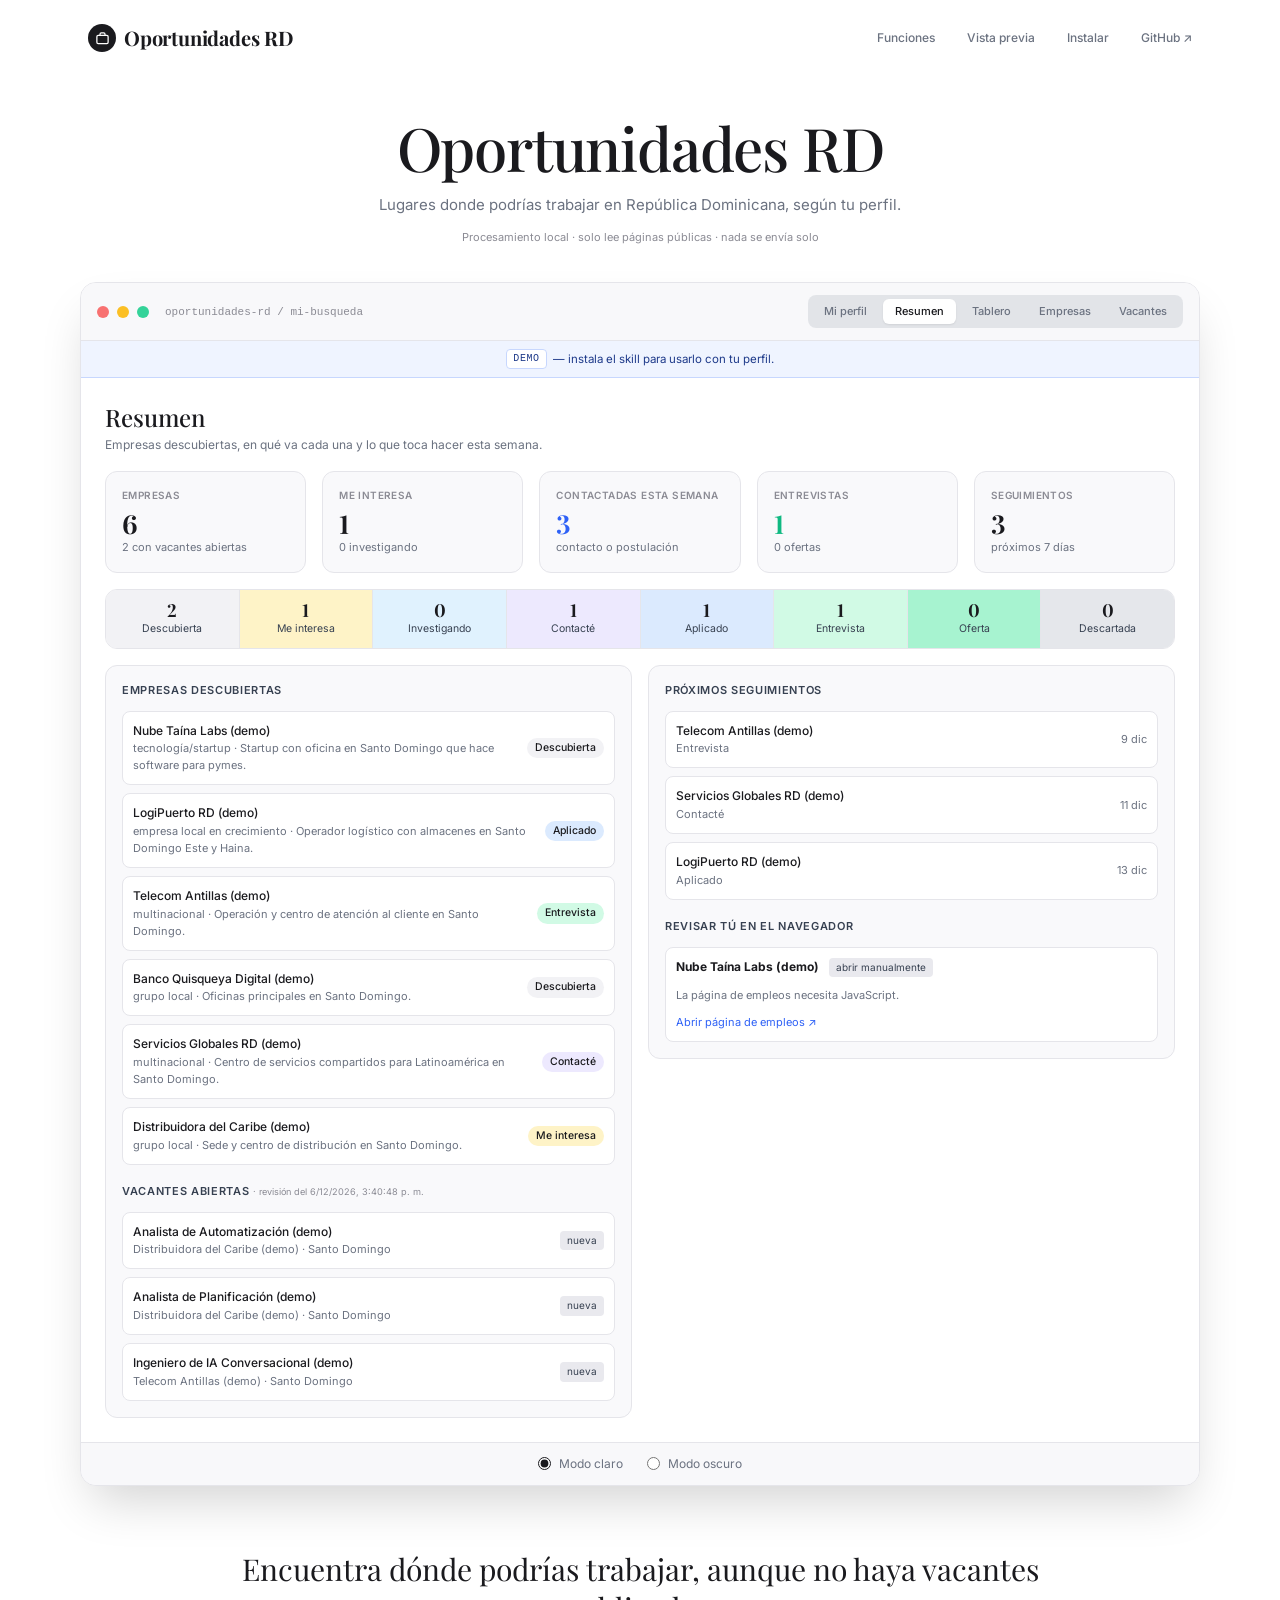
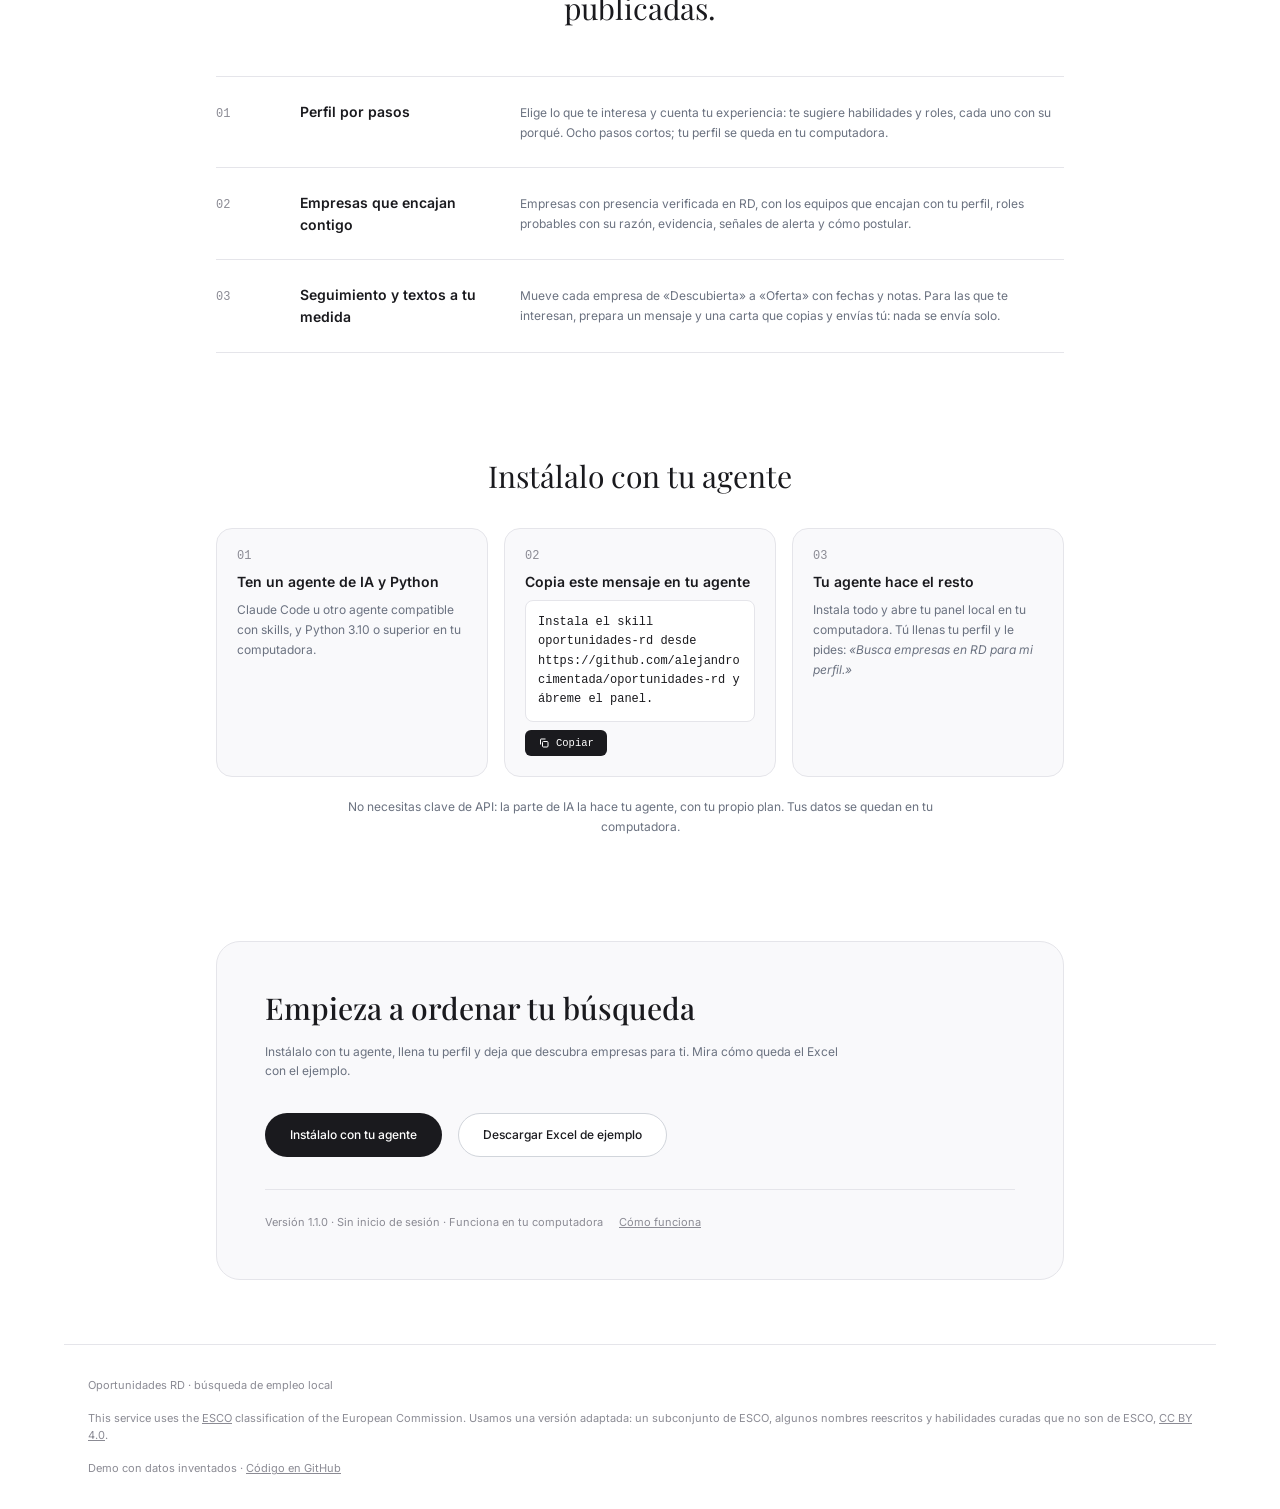
==== commit 01392212: "Buscador de habilidades al estilo LinkedIn: nombres cortos en vez de frases de ESCO - Lista nueva (2" ====
--- a/docs/index.html
+++ b/docs/index.html
@@ -110,8 +110,8 @@
           <div class="sug" id="sug-habilidades" aria-live="polite"></div>
           <label class="lbl" for="chip-habilidades">Busca y añade tus habilidades</label>
           <div class="chipbox" data-for="habilidades" data-placeholder="Escribe en español o inglés: Excel, contabilidad, Figma…"></div>
-          <p class="hint ac-ayuda">Miles de habilidades de <a href="https://esco.ec.europa.eu/es" target="_blank" rel="noopener">ESCO</a>,
-            con ↑ ↓ y Enter. Si la tuya no aparece, Enter la añade tal cual.</p>
+          <p class="hint ac-ayuda">Unas 2.600 habilidades (de <a href="https://esco.ec.europa.eu/es" target="_blank" rel="noopener">ESCO</a>
+            y herramientas actuales), con ↑ ↓ y Enter. Si la tuya no aparece, Enter la añade tal cual.</p>
           <textarea name="habilidades" hidden></textarea>
         </fieldset>
 
@@ -313,7 +313,8 @@
 <footer class="foot-page">
   <span>Oportunidades RD · búsqueda de empleo local</span>
   <span><span lang="en">This service uses the <a href="https://esco.ec.europa.eu/en" target="_blank" rel="noopener">ESCO</a>
-    classification of the European Commission.</span> Usamos una versión adaptada (índice reducido),
+    classification of the European Commission.</span> Usamos una versión adaptada: un subconjunto de ESCO, algunos
+    nombres reescritos y habilidades curadas que no son de ESCO,
     <a href="https://creativecommons.org/licenses/by/4.0/deed.es" target="_blank" rel="noopener">CC BY 4.0</a>.</span>
   
   <span>Demo con datos inventados · <a href="https://github.com/alejandrocimentada/oportunidades-rd" target="_blank" rel="noopener">Código en GitHub</a></span>
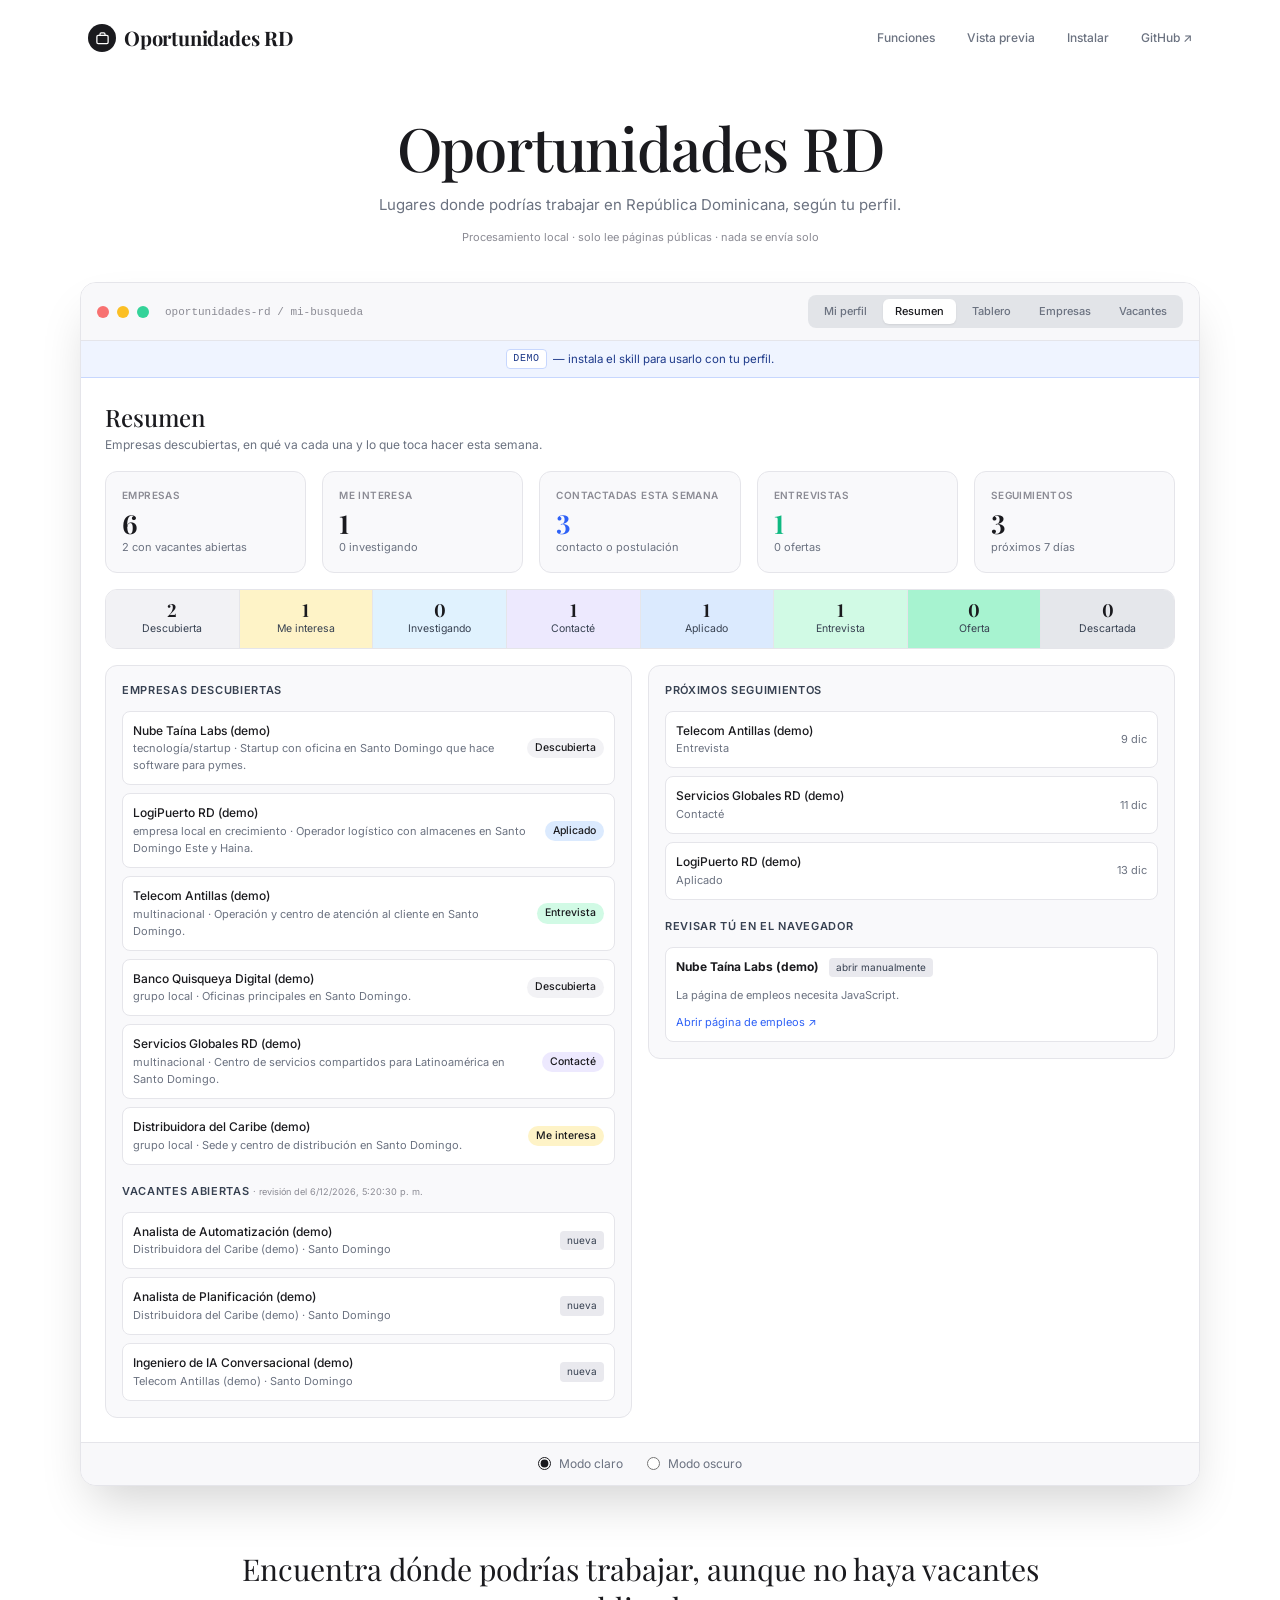
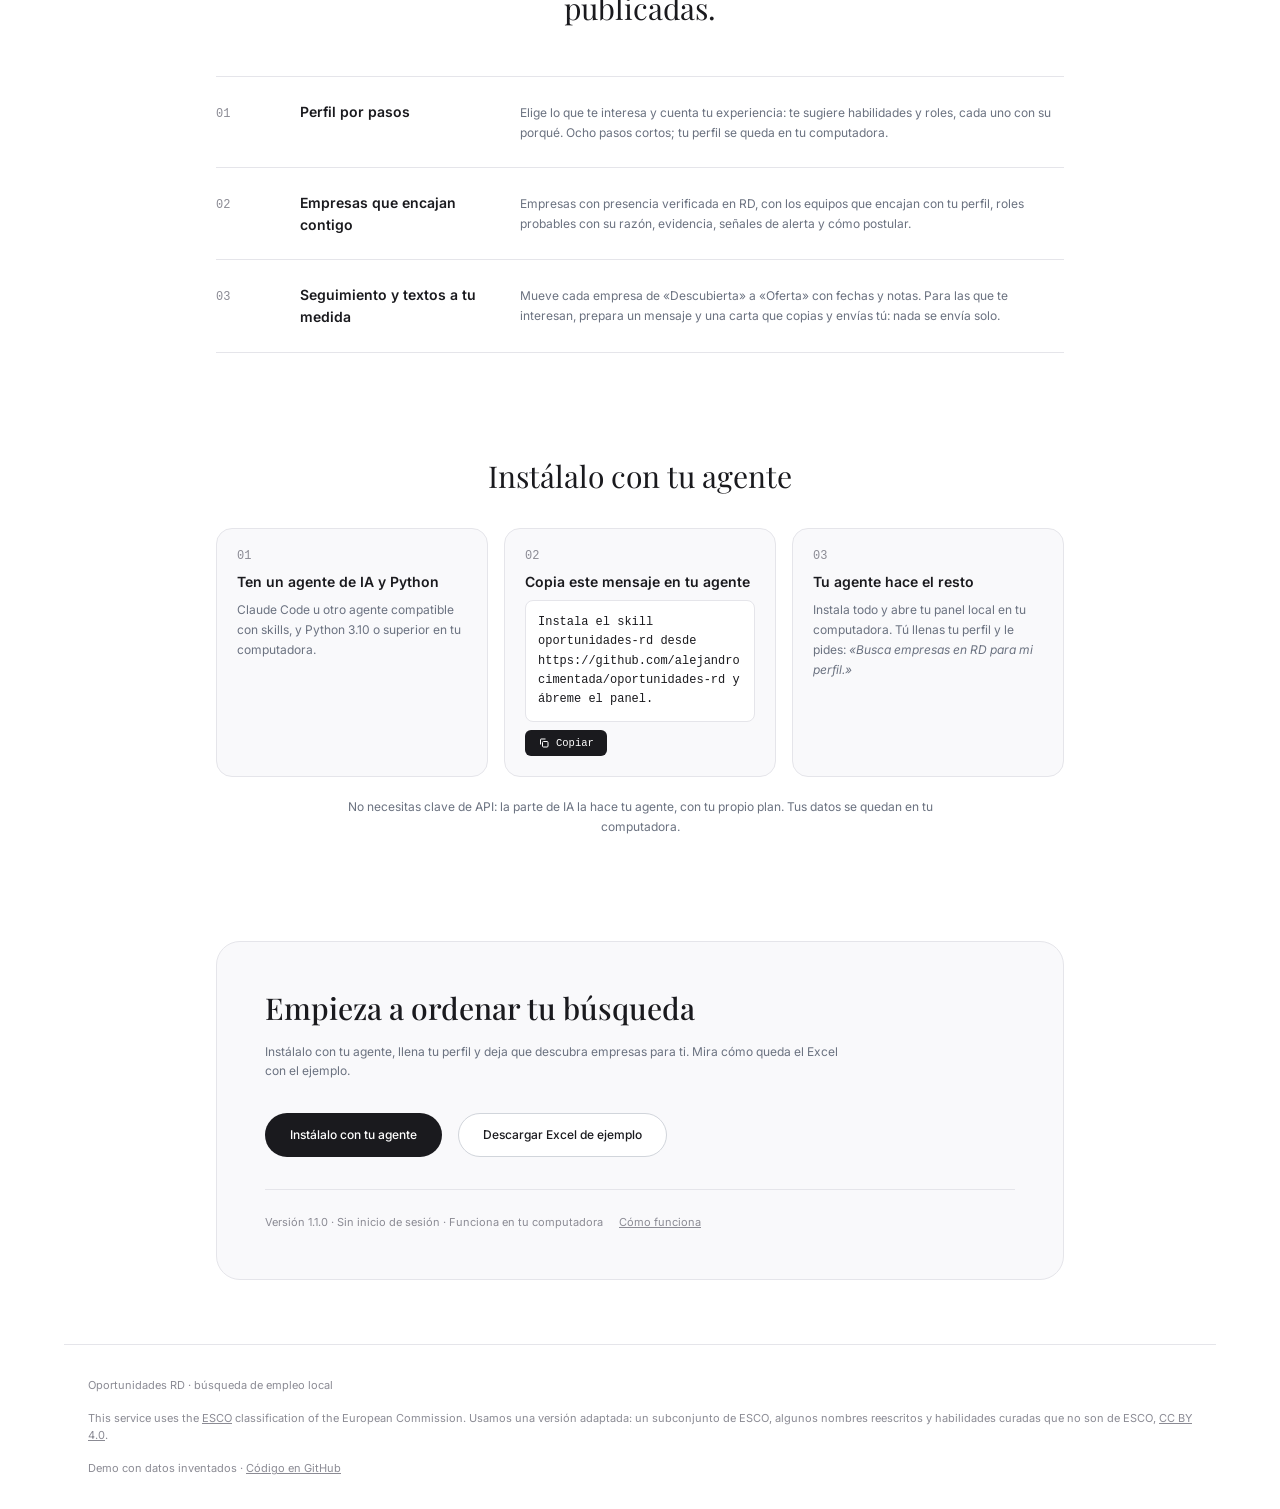
==== commit b0a4a9d9: "Nombres de habilidad sin paréntesis: la sigla pasa a sinónimo «Punto de venta (POS)» → «Punto de ven" ====
--- a/docs/index.html
+++ b/docs/index.html
@@ -327,7 +327,7 @@
 </aside>
 <div class="scrim" id="scrim"></div>
 
-<script>window.ESTADOS = ["Descubierta", "Me interesa", "Investigando", "Contacté", "Aplicado", "Entrevista", "Oferta", "Descartada"]; window.SUGERENCIAS = {"_nota": "Mapa local (sin IA) de áreas de interés → habilidades y roles sugeridos. Lo usan oportunidades/sugerencias.py y static/sugerencias.js. \u0027palabras\u0027 detecta el área en lo que estudiaste o en tu trabajo (sin tildes, al inicio de una palabra). Los \u0027habilidades\u0027 de cada rol suben su puesto si ya las tienes.", "areas": [{"area": "tecnología", "descripcion": "Programación, sistemas, soporte, redes, IA", "habilidades": ["Python", "SQL", "JavaScript", "Git", "APIs", "IA generativa (LLM)", "Soporte técnico", "Redes", "Nube (AWS / Azure)", "Linux"], "palabras": ["sistemas", "software", "informatic", "computacion", "programador", "programacion", "desarrollador", "desarrollo de software", "tecnologia", "redes de computadoras", "redes informaticas", "administracion de redes", "networking", "soporte tecnico", "help desk", "telematica", "ciberseguridad", "inteligencia artificial", "telecomunicacion"], "roles": [{"habilidades": ["Python", "JavaScript", "Git", "APIs"], "razon": "Construyes y mejoras las aplicaciones que usa la empresa.", "rol": "Desarrollador de software"}, {"habilidades": ["IA generativa (LLM)", "APIs", "Python"], "razon": "Conectas herramientas de IA con los procesos del negocio.", "rol": "Especialista en integración de IA"}, {"habilidades": ["Soporte técnico", "Redes"], "razon": "Una buena puerta de entrada al área de tecnología.", "rol": "Técnico de soporte (help desk)"}, {"habilidades": ["Redes", "Linux", "Nube (AWS / Azure)"], "razon": "Mantienes los servidores, redes y equipos funcionando.", "rol": "Administrador de sistemas y redes"}, {"habilidades": ["SQL", "APIs"], "razon": "Traduces lo que necesita el negocio a soluciones de tecnología.", "rol": "Analista de sistemas"}]}, {"area": "datos y análisis", "descripcion": "Reportes, tableros, estadística, BI", "habilidades": ["Excel", "SQL", "Power BI", "Python", "Visualización de datos", "Estadística", "Google Sheets", "Tableau"], "palabras": ["datos", "analisis de datos", "estadistic", "inteligencia de negocios", "business intelligence", "power bi", "reportes", "ciencia de datos", "actuari", "matematic", "economia", "economista"], "roles": [{"habilidades": ["Excel", "SQL", "Power BI", "Python"], "razon": "Conviertes datos en respuestas para decidir mejor.", "rol": "Analista de datos"}, {"habilidades": ["Power BI", "SQL", "Visualización de datos", "Tableau"], "razon": "Construyes los tableros que la gerencia revisa cada semana.", "rol": "Analista de inteligencia de negocios (BI)"}, {"habilidades": ["Excel", "Power BI", "Google Sheets"], "razon": "Automatizas y ordenas los reportes del negocio.", "rol": "Analista de reportes"}, {"habilidades": ["Python", "Estadística", "SQL"], "razon": "Usas estadística y programación para predecir y explicar.", "rol": "Científico de datos junior"}]}, {"area": "finanzas y contabilidad", "descripcion": "Contabilidad, impuestos, banca, auditoría", "habilidades": ["Excel", "Contabilidad general", "Conciliaciones bancarias", "Impuestos (DGII)", "Facturación electrónica", "Presupuestos", "Análisis financiero", "QuickBooks o ERP contable"], "palabras": ["contab", "contador", "finanz", "auditor", "banca", "bancari", "banco", "impuesto", "tributari", "tesoreri", "credito", "cobros", "facturacion", "seguros", "economia"], "roles": [{"habilidades": ["Contabilidad general", "Impuestos (DGII)", "Conciliaciones bancarias"], "razon": "Llevas la contabilidad y los impuestos de la empresa al día.", "rol": "Contador"}, {"habilidades": ["Contabilidad general", "Excel", "Facturación electrónica"], "razon": "Un buen primer paso en contabilidad, con tareas claras.", "rol": "Auxiliar contable"}, {"habilidades": ["Excel", "Análisis financiero", "Presupuestos"], "razon": "Analizas números y presupuestos para orientar decisiones.", "rol": "Analista financiero"}, {"habilidades": ["Contabilidad general", "Excel"], "razon": "Revisas que los procesos y los números estén en orden.", "rol": "Auditor interno"}, {"habilidades": ["Análisis financiero", "Excel"], "razon": "Evalúas clientes y das seguimiento a los pagos.", "rol": "Analista de crédito y cobros"}]}, {"area": "logística y cadena de suministro", "descripcion": "Inventario, compras, almacén, transporte", "habilidades": ["Gestión de inventario", "Compras", "Planificación de demanda", "Excel", "ERP (SAP u otro)", "Gestión de almacén", "Importación y aduanas", "Transporte y rutas"], "palabras": ["logistic", "inventario", "almacen", "bodega", "compras", "cadena de suministro", "supply chain", "despacho", "transporte", "distribucion", "distribuidora", "planificacion de demanda", "aduana", "importacion", "exportacion"], "roles": [{"habilidades": ["Gestión de inventario", "Excel", "ERP (SAP u otro)"], "razon": "Cuidas que haya lo necesario, sin exceso ni faltantes.", "rol": "Analista de inventario"}, {"habilidades": ["Compras", "Excel", "ERP (SAP u otro)"], "razon": "Negocias con suplidores y compras a tiempo.", "rol": "Analista de compras"}, {"habilidades": ["Planificación de demanda", "Excel", "ERP (SAP u otro)"], "razon": "Anticipas cuánto se va a vender para planificar mejor.", "rol": "Planificador de demanda"}, {"habilidades": ["Gestión de almacén", "Gestión de inventario"], "razon": "Organizas el almacén y al equipo que lo opera.", "rol": "Supervisor de almacén"}, {"habilidades": ["Transporte y rutas", "Importación y aduanas"], "razon": "Coordinas despachos, rutas y entregas.", "rol": "Coordinador de logística"}]}, {"area": "operaciones y procesos", "descripcion": "Mejora continua, calidad, proyectos, automatización", "habilidades": ["Mapeo de procesos", "Mejora continua (Lean)", "Gestión de proyectos", "Indicadores (KPI)", "Power Automate", "Excel", "Gestión de calidad", "ERP (SAP u otro)"], "palabras": ["operacion", "procesos", "mejora continua", "calidad", "lean", "six sigma", "industrial", "productividad", "proyectos", "administracion de empresas", "automatizacion"], "roles": [{"habilidades": ["Mapeo de procesos", "Indicadores (KPI)", "Excel"], "razon": "Encuentras cómo hacer el trabajo más simple y medible.", "rol": "Analista de procesos"}, {"habilidades": ["Power Automate", "Mapeo de procesos", "Python"], "razon": "Quitas tareas repetitivas con herramientas de automatización.", "rol": "Especialista en automatización de procesos"}, {"habilidades": ["Mejora continua (Lean)", "Indicadores (KPI)"], "razon": "Lideras proyectos para reducir errores y desperdicio.", "rol": "Especialista en mejora continua"}, {"habilidades": ["Indicadores (KPI)", "Gestión de calidad"], "razon": "Te aseguras de que el día a día funcione bien.", "rol": "Coordinador de operaciones"}, {"habilidades": ["Gestión de proyectos"], "razon": "Llevas proyectos de inicio a fin, con fechas y presupuesto.", "rol": "Gestor de proyectos"}]}, {"area": "ventas", "descripcion": "Ventas, cuentas clave, comercial", "habilidades": ["Negociación", "Prospección de clientes", "CRM (Salesforce, HubSpot)", "Cierre de ventas", "Presentaciones", "Atención al cliente", "Excel"], "palabras": ["venta", "vendedor", "comercial", "ejecutivo de cuentas", "desarrollo de negocios", "tienda", "retail", "representante de ventas", "asesor comercial"], "roles": [{"habilidades": ["Negociación", "Prospección de clientes", "Cierre de ventas"], "razon": "Consigues y cuidas clientes, con metas claras.", "rol": "Ejecutivo de ventas"}, {"habilidades": ["Negociación", "Presentaciones", "CRM (Salesforce, HubSpot)"], "razon": "Haces crecer la relación con los clientes más grandes.", "rol": "Gerente de cuentas clave"}, {"habilidades": ["Atención al cliente", "Cierre de ventas"], "razon": "Orientas a cada cliente hacia lo que de verdad necesita.", "rol": "Asesor comercial"}, {"habilidades": ["Excel", "CRM (Salesforce, HubSpot)"], "razon": "Analizas las ventas para encontrar dónde crecer.", "rol": "Analista comercial"}]}, {"area": "marketing", "descripcion": "Marketing digital, redes sociales, contenido, marca", "habilidades": ["Marketing digital", "Redes sociales", "Redacción de contenido", "Publicidad en Meta y Google Ads", "Google Analytics", "Canva", "SEO", "Email marketing"], "palabras": ["marketing", "mercadeo", "mercadotecnia", "publicidad", "comunicacion", "comunicador", "redes sociales", "community", "contenido", "periodis", "relaciones publicas", "marca"], "roles": [{"habilidades": ["Marketing digital", "Publicidad en Meta y Google Ads", "Google Analytics"], "razon": "Atraes clientes con campañas en línea medibles.", "rol": "Especialista en marketing digital"}, {"habilidades": ["Redes sociales", "Redacción de contenido", "Canva"], "razon": "Le das voz a la marca en redes sociales.", "rol": "Community manager"}, {"habilidades": ["Redacción de contenido", "SEO"], "razon": "Escribes lo que hace que la gente se interese.", "rol": "Creador de contenido (copywriter)"}, {"habilidades": ["Google Analytics", "Email marketing"], "razon": "Mides qué funciona y qué no en cada campaña.", "rol": "Analista de mercadeo"}]}, {"area": "diseño", "descripcion": "Diseño gráfico, UX/UI, multimedia", "habilidades": ["Figma", "Diseño gráfico", "Adobe Photoshop", "Adobe Illustrator", "Diseño UX", "Prototipado", "Canva", "Edición de video"], "palabras": ["diseno", "disenador", "grafic", "experiencia de usuario", "ux", "ilustracion", "multimedia", "audiovisual", "fotografia", "arquitectura", "interiores"], "roles": [{"habilidades": ["Diseño gráfico", "Adobe Photoshop", "Adobe Illustrator", "Canva"], "razon": "Creas la imagen visual de marcas, piezas y campañas.", "rol": "Diseñador gráfico"}, {"habilidades": ["Figma", "Diseño UX", "Prototipado"], "razon": "Diseñas apps y páginas fáciles de usar.", "rol": "Diseñador UX/UI"}, {"habilidades": ["Figma", "Prototipado", "Diseño UX"], "razon": "Diseñas productos digitales de punta a punta.", "rol": "Diseñador de producto digital"}, {"habilidades": ["Edición de video", "Adobe Photoshop"], "razon": "Cuentas historias con video y animación.", "rol": "Editor de video y multimedia"}]}, {"area": "recursos humanos", "descripcion": "Reclutamiento, nómina, capacitación", "habilidades": ["Reclutamiento y selección", "Entrevistas", "Nómina", "Código de Trabajo", "Capacitación", "Clima organizacional", "Gestión del desempeño", "Excel"], "palabras": ["recursos humanos", "rrhh", "gestion humana", "talento", "reclutamiento", "seleccion de personal", "nomina", "psicolog", "capacitacion", "relaciones laborales"], "roles": [{"habilidades": ["Reclutamiento y selección", "Entrevistas"], "razon": "Encuentras a las personas indicadas para cada puesto.", "rol": "Analista de reclutamiento"}, {"habilidades": ["Nómina", "Código de Trabajo", "Excel"], "razon": "Te aseguras de que todos cobren bien y a tiempo.", "rol": "Analista de nómina"}, {"habilidades": ["Código de Trabajo", "Clima organizacional", "Gestión del desempeño"], "razon": "Acompañas a los empleados de la entrada a la salida.", "rol": "Generalista de recursos humanos"}, {"habilidades": ["Capacitación"], "razon": "Diseñas y das entrenamientos para el equipo.", "rol": "Especialista en capacitación"}]}, {"area": "salud", "descripcion": "Enfermería, medicina, farmacia, laboratorio", "habilidades": ["Atención al paciente", "Primeros auxilios", "Historia clínica", "Bioseguridad", "Farmacología", "Manejo de expedientes", "Educación al paciente"], "palabras": ["medicina", "medico", "enfermer", "salud", "clinic", "hospital", "farmac", "bioanalis", "laboratorio clinico", "odontolog", "nutricion", "fisioterap", "terapia"], "roles": [{"habilidades": ["Atención al paciente", "Primeros auxilios", "Bioseguridad"], "razon": "Cuidas a los pacientes en clínicas y hospitales.", "rol": "Enfermera o enfermero"}, {"habilidades": ["Historia clínica", "Atención al paciente"], "razon": "Atiendes consultas y das seguimiento a los pacientes.", "rol": "Médico general"}, {"habilidades": ["Farmacología", "Educación al paciente"], "razon": "Orientas sobre medicamentos y manejas la farmacia.", "rol": "Farmacéutico"}, {"habilidades": ["Bioseguridad"], "razon": "Haces los análisis de laboratorio que guían el diagnóstico.", "rol": "Bioanalista"}, {"habilidades": ["Farmacología", "Educación al paciente"], "razon": "Presentas productos de salud a médicos y farmacias.", "rol": "Representante médico"}]}, {"area": "educación", "descripcion": "Docencia, tutoría, formación", "habilidades": ["Planificación de clases", "Manejo de grupo", "Evaluación de aprendizajes", "Herramientas digitales educativas", "Diseño curricular", "Comunicación oral"], "palabras": ["educacion", "docente", "profesor", "maestro", "maestra", "pedagog", "ensenanza", "tutor", "orientador", "licenciatura en educacion"], "roles": [{"habilidades": ["Planificación de clases", "Manejo de grupo", "Evaluación de aprendizajes"], "razon": "Enseñas y acompañas a tus estudiantes.", "rol": "Docente"}, {"habilidades": ["Comunicación oral", "Herramientas digitales educativas"], "razon": "Enseñas en grupos pequeños o cursos cortos.", "rol": "Tutor o instructor"}, {"habilidades": ["Diseño curricular", "Herramientas digitales educativas"], "razon": "Creas cursos y materiales, también en línea.", "rol": "Diseñador instruccional"}, {"habilidades": ["Diseño curricular", "Planificación de clases"], "razon": "Organizas programas, horarios y docentes.", "rol": "Coordinador académico"}]}, {"area": "servicio al cliente", "descripcion": "Atención, call center, experiencia del cliente", "habilidades": ["Atención al cliente", "Comunicación", "Manejo de quejas", "Resolución de problemas", "CRM", "Atención telefónica"], "palabras": ["servicio al cliente", "atencion al cliente", "call center", "centro de contacto", "cajer", "recepcion", "soporte al cliente", "customer service"], "roles": [{"habilidades": ["Atención al cliente", "Comunicación", "Atención telefónica"], "razon": "Resuelves dudas y problemas de los clientes.", "rol": "Agente de servicio al cliente"}, {"habilidades": ["Atención telefónica", "Comunicación"], "razon": "Muy buscado en RD si hablas inglés.", "rol": "Agente bilingüe de call center"}, {"habilidades": ["Manejo de quejas", "Resolución de problemas"], "razon": "Guías a un equipo de atención y sus metas.", "rol": "Supervisor de servicio al cliente"}, {"habilidades": ["CRM", "Resolución de problemas"], "razon": "Mejoras cada contacto del cliente con la empresa.", "rol": "Especialista en experiencia del cliente"}]}, {"area": "legal", "descripcion": "Derecho, contratos, cumplimiento", "habilidades": ["Redacción de contratos", "Derecho laboral", "Derecho comercial", "Cumplimiento regulatorio", "Investigación jurídica", "Litigio"], "palabras": ["derecho", "abogad", "legal", "juridic", "notari", "cumplimiento", "compliance", "contratos"], "roles": [{"habilidades": ["Redacción de contratos", "Derecho comercial"], "razon": "Asesoras a la empresa en contratos y decisiones.", "rol": "Abogado corporativo"}, {"habilidades": ["Cumplimiento regulatorio"], "razon": "Muy pedido en banca y seguros: cuidas que se cumpla la ley.", "rol": "Oficial de cumplimiento"}, {"habilidades": ["Investigación jurídica", "Redacción de contratos"], "razon": "Apoyas al equipo legal con documentos e investigación.", "rol": "Asistente legal"}, {"habilidades": ["Derecho laboral", "Litigio"], "razon": "Te especializas en relaciones de trabajo.", "rol": "Abogado laboral"}]}, {"area": "manufactura", "descripcion": "Producción, calidad, mantenimiento, zonas francas", "habilidades": ["Control de calidad", "Buenas prácticas de manufactura (BPM)", "Mantenimiento", "Seguridad industrial", "Lean manufacturing", "Planificación de producción", "Lectura de planos"], "palabras": ["manufactura", "produccion", "planta", "zona franca", "ensamblaje", "mantenimiento", "mecanic", "electric", "electromecanic", "operario", "quimic", "control de calidad"], "roles": [{"habilidades": ["Planificación de producción", "Seguridad industrial", "Lean manufacturing"], "razon": "Diriges una línea de producción y su equipo.", "rol": "Supervisor de producción"}, {"habilidades": ["Control de calidad", "Buenas prácticas de manufactura (BPM)"], "razon": "Revisas que cada producto salga como debe.", "rol": "Técnico de control de calidad"}, {"habilidades": ["Mantenimiento", "Lectura de planos", "Seguridad industrial"], "razon": "Mantienes las máquinas funcionando.", "rol": "Técnico de mantenimiento"}, {"habilidades": ["Planificación de producción"], "razon": "Decides qué se produce, cuándo y cuánto.", "rol": "Planificador de producción"}, {"habilidades": ["Lean manufacturing", "Control de calidad"], "razon": "Mejoras cómo se fabrica en la planta.", "rol": "Ingeniero de procesos"}]}, {"area": "turismo y hotelería", "descripcion": "Hoteles, eventos, viajes, alimentos y bebidas", "habilidades": ["Atención al huésped", "Reservas (Opera u otro PMS)", "Gestión de eventos", "Alimentos y bebidas", "Ventas de paquetes turísticos", "Atención al cliente"], "palabras": ["turismo", "turistic", "hotel", "hosteleria", "gastronom", "cocina", "chef", "restaurante", "resort", "agencia de viajes", "eventos", "bartender", "camarer", "front desk"], "roles": [{"habilidades": ["Atención al huésped", "Reservas (Opera u otro PMS)"], "razon": "Eres la primera cara del hotel para cada huésped.", "rol": "Recepcionista de hotel"}, {"habilidades": ["Gestión de eventos"], "razon": "Organizas bodas, congresos y eventos de principio a fin.", "rol": "Coordinador de eventos"}, {"habilidades": ["Reservas (Opera u otro PMS)", "Ventas de paquetes turísticos"], "razon": "Vendes y organizas estadías y paquetes.", "rol": "Agente de reservas"}, {"habilidades": ["Alimentos y bebidas", "Atención al huésped"], "razon": "Diriges restaurantes y bares de un hotel.", "rol": "Supervisor de alimentos y bebidas"}, {"habilidades": ["Ventas de paquetes turísticos", "Atención al cliente"], "razon": "Armas viajes a la medida de cada cliente.", "rol": "Agente de viajes"}]}], "industrias_antiguas": {"banca": ["finanzas y contabilidad"], "energía": ["operaciones y procesos"], "gobierno-tech": ["tecnología"], "logística": ["logística y cadena de suministro"], "otra": [], "retail/distribución": ["ventas", "logística y cadena de suministro"], "salud": ["salud"], "seguros": ["finanzas y contabilidad"], "tecnología/consultoría": ["tecnología"], "telecomunicaciones": ["tecnología"], "turismo": ["turismo y hotelería"], "zona franca/manufactura": ["manufactura"]}};
+<script>window.ESTADOS = ["Descubierta", "Me interesa", "Investigando", "Contacté", "Aplicado", "Entrevista", "Oferta", "Descartada"]; window.SUGERENCIAS = {"_nota": "Mapa local (sin IA) de áreas de interés → habilidades y roles sugeridos. Lo usan oportunidades/sugerencias.py y static/sugerencias.js. \u0027palabras\u0027 detecta el área en lo que estudiaste o en tu trabajo (sin tildes, al inicio de una palabra). Los \u0027habilidades\u0027 de cada rol suben su puesto si ya las tienes.", "areas": [{"area": "tecnología", "descripcion": "Programación, sistemas, soporte, redes, IA", "habilidades": ["Python", "SQL", "JavaScript", "Git", "APIs", "IA generativa", "Soporte técnico", "Redes", "Computación en la nube", "Linux"], "palabras": ["sistemas", "software", "informatic", "computacion", "programador", "programacion", "desarrollador", "desarrollo de software", "tecnologia", "redes de computadoras", "redes informaticas", "administracion de redes", "networking", "soporte tecnico", "help desk", "telematica", "ciberseguridad", "inteligencia artificial", "telecomunicacion"], "roles": [{"habilidades": ["Python", "JavaScript", "Git", "APIs"], "razon": "Construyes y mejoras las aplicaciones que usa la empresa.", "rol": "Desarrollador de software"}, {"habilidades": ["IA generativa", "APIs", "Python"], "razon": "Conectas herramientas de IA con los procesos del negocio.", "rol": "Especialista en integración de IA"}, {"habilidades": ["Soporte técnico", "Redes"], "razon": "Una buena puerta de entrada al área de tecnología.", "rol": "Técnico de soporte (help desk)"}, {"habilidades": ["Redes", "Linux", "Computación en la nube"], "razon": "Mantienes los servidores, redes y equipos funcionando.", "rol": "Administrador de sistemas y redes"}, {"habilidades": ["SQL", "APIs"], "razon": "Traduces lo que necesita el negocio a soluciones de tecnología.", "rol": "Analista de sistemas"}]}, {"area": "datos y análisis", "descripcion": "Reportes, tableros, estadística, BI", "habilidades": ["Excel", "SQL", "Power BI", "Python", "Visualización de datos", "Estadística", "Google Sheets", "Tableau"], "palabras": ["datos", "analisis de datos", "estadistic", "inteligencia de negocios", "business intelligence", "power bi", "reportes", "ciencia de datos", "actuari", "matematic", "economia", "economista"], "roles": [{"habilidades": ["Excel", "SQL", "Power BI", "Python"], "razon": "Conviertes datos en respuestas para decidir mejor.", "rol": "Analista de datos"}, {"habilidades": ["Power BI", "SQL", "Visualización de datos", "Tableau"], "razon": "Construyes los tableros que la gerencia revisa cada semana.", "rol": "Analista de inteligencia de negocios (BI)"}, {"habilidades": ["Excel", "Power BI", "Google Sheets"], "razon": "Automatizas y ordenas los reportes del negocio.", "rol": "Analista de reportes"}, {"habilidades": ["Python", "Estadística", "SQL"], "razon": "Usas estadística y programación para predecir y explicar.", "rol": "Científico de datos junior"}]}, {"area": "finanzas y contabilidad", "descripcion": "Contabilidad, impuestos, banca, auditoría", "habilidades": ["Excel", "Contabilidad general", "Conciliaciones bancarias", "Declaraciones de impuestos", "Facturación electrónica", "Presupuestos", "Análisis financiero", "QuickBooks o ERP contable"], "palabras": ["contab", "contador", "finanz", "auditor", "banca", "bancari", "banco", "impuesto", "tributari", "tesoreri", "credito", "cobros", "facturacion", "seguros", "economia"], "roles": [{"habilidades": ["Contabilidad general", "Declaraciones de impuestos", "Conciliaciones bancarias"], "razon": "Llevas la contabilidad y los impuestos de la empresa al día.", "rol": "Contador"}, {"habilidades": ["Contabilidad general", "Excel", "Facturación electrónica"], "razon": "Un buen primer paso en contabilidad, con tareas claras.", "rol": "Auxiliar contable"}, {"habilidades": ["Excel", "Análisis financiero", "Presupuestos"], "razon": "Analizas números y presupuestos para orientar decisiones.", "rol": "Analista financiero"}, {"habilidades": ["Contabilidad general", "Excel"], "razon": "Revisas que los procesos y los números estén en orden.", "rol": "Auditor interno"}, {"habilidades": ["Análisis financiero", "Excel"], "razon": "Evalúas clientes y das seguimiento a los pagos.", "rol": "Analista de crédito y cobros"}]}, {"area": "logística y cadena de suministro", "descripcion": "Inventario, compras, almacén, transporte", "habilidades": ["Gestión de inventario", "Compras", "Planificación de demanda", "Excel", "ERP", "Gestión de almacén", "Importación y aduanas", "Transporte y rutas"], "palabras": ["logistic", "inventario", "almacen", "bodega", "compras", "cadena de suministro", "supply chain", "despacho", "transporte", "distribucion", "distribuidora", "planificacion de demanda", "aduana", "importacion", "exportacion"], "roles": [{"habilidades": ["Gestión de inventario", "Excel", "ERP"], "razon": "Cuidas que haya lo necesario, sin exceso ni faltantes.", "rol": "Analista de inventario"}, {"habilidades": ["Compras", "Excel", "ERP"], "razon": "Negocias con suplidores y compras a tiempo.", "rol": "Analista de compras"}, {"habilidades": ["Planificación de demanda", "Excel", "ERP"], "razon": "Anticipas cuánto se va a vender para planificar mejor.", "rol": "Planificador de demanda"}, {"habilidades": ["Gestión de almacén", "Gestión de inventario"], "razon": "Organizas el almacén y al equipo que lo opera.", "rol": "Supervisor de almacén"}, {"habilidades": ["Transporte y rutas", "Importación y aduanas"], "razon": "Coordinas despachos, rutas y entregas.", "rol": "Coordinador de logística"}]}, {"area": "operaciones y procesos", "descripcion": "Mejora continua, calidad, proyectos, automatización", "habilidades": ["Mapeo de procesos", "Mejora continua", "Gestión de proyectos", "KPI", "Power Automate", "Excel", "Gestión de calidad", "ERP"], "palabras": ["operacion", "procesos", "mejora continua", "calidad", "lean", "six sigma", "industrial", "productividad", "proyectos", "administracion de empresas", "automatizacion"], "roles": [{"habilidades": ["Mapeo de procesos", "KPI", "Excel"], "razon": "Encuentras cómo hacer el trabajo más simple y medible.", "rol": "Analista de procesos"}, {"habilidades": ["Power Automate", "Mapeo de procesos", "Python"], "razon": "Quitas tareas repetitivas con herramientas de automatización.", "rol": "Especialista en automatización de procesos"}, {"habilidades": ["Mejora continua", "KPI"], "razon": "Lideras proyectos para reducir errores y desperdicio.", "rol": "Especialista en mejora continua"}, {"habilidades": ["KPI", "Gestión de calidad"], "razon": "Te aseguras de que el día a día funcione bien.", "rol": "Coordinador de operaciones"}, {"habilidades": ["Gestión de proyectos"], "razon": "Llevas proyectos de inicio a fin, con fechas y presupuesto.", "rol": "Gestor de proyectos"}]}, {"area": "ventas", "descripcion": "Ventas, cuentas clave, comercial", "habilidades": ["Negociación", "Prospección de clientes", "CRM", "Cierre de ventas", "Presentaciones", "Atención al cliente", "Excel"], "palabras": ["venta", "vendedor", "comercial", "ejecutivo de cuentas", "desarrollo de negocios", "tienda", "retail", "representante de ventas", "asesor comercial"], "roles": [{"habilidades": ["Negociación", "Prospección de clientes", "Cierre de ventas"], "razon": "Consigues y cuidas clientes, con metas claras.", "rol": "Ejecutivo de ventas"}, {"habilidades": ["Negociación", "Presentaciones", "CRM"], "razon": "Haces crecer la relación con los clientes más grandes.", "rol": "Gerente de cuentas clave"}, {"habilidades": ["Atención al cliente", "Cierre de ventas"], "razon": "Orientas a cada cliente hacia lo que de verdad necesita.", "rol": "Asesor comercial"}, {"habilidades": ["Excel", "CRM"], "razon": "Analizas las ventas para encontrar dónde crecer.", "rol": "Analista comercial"}]}, {"area": "marketing", "descripcion": "Marketing digital, redes sociales, contenido, marca", "habilidades": ["Marketing digital", "Redes sociales", "Redacción de contenido", "Publicidad en Meta y Google Ads", "Google Analytics", "Canva", "SEO", "Email marketing"], "palabras": ["marketing", "mercadeo", "mercadotecnia", "publicidad", "comunicacion", "comunicador", "redes sociales", "community", "contenido", "periodis", "relaciones publicas", "marca"], "roles": [{"habilidades": ["Marketing digital", "Publicidad en Meta y Google Ads", "Google Analytics"], "razon": "Atraes clientes con campañas en línea medibles.", "rol": "Especialista en marketing digital"}, {"habilidades": ["Redes sociales", "Redacción de contenido", "Canva"], "razon": "Le das voz a la marca en redes sociales.", "rol": "Community manager"}, {"habilidades": ["Redacción de contenido", "SEO"], "razon": "Escribes lo que hace que la gente se interese.", "rol": "Creador de contenido (copywriter)"}, {"habilidades": ["Google Analytics", "Email marketing"], "razon": "Mides qué funciona y qué no en cada campaña.", "rol": "Analista de mercadeo"}]}, {"area": "diseño", "descripcion": "Diseño gráfico, UX/UI, multimedia", "habilidades": ["Figma", "Diseño gráfico", "Adobe Photoshop", "Adobe Illustrator", "Diseño UX", "Prototipado", "Canva", "Edición de video"], "palabras": ["diseno", "disenador", "grafic", "experiencia de usuario", "ux", "ilustracion", "multimedia", "audiovisual", "fotografia", "arquitectura", "interiores"], "roles": [{"habilidades": ["Diseño gráfico", "Adobe Photoshop", "Adobe Illustrator", "Canva"], "razon": "Creas la imagen visual de marcas, piezas y campañas.", "rol": "Diseñador gráfico"}, {"habilidades": ["Figma", "Diseño UX", "Prototipado"], "razon": "Diseñas apps y páginas fáciles de usar.", "rol": "Diseñador UX/UI"}, {"habilidades": ["Figma", "Prototipado", "Diseño UX"], "razon": "Diseñas productos digitales de punta a punta.", "rol": "Diseñador de producto digital"}, {"habilidades": ["Edición de video", "Adobe Photoshop"], "razon": "Cuentas historias con video y animación.", "rol": "Editor de video y multimedia"}]}, {"area": "recursos humanos", "descripcion": "Reclutamiento, nómina, capacitación", "habilidades": ["Reclutamiento y selección", "Entrevistas", "Nómina", "Código de Trabajo", "Capacitación", "Clima organizacional", "Gestión del desempeño", "Excel"], "palabras": ["recursos humanos", "rrhh", "gestion humana", "talento", "reclutamiento", "seleccion de personal", "nomina", "psicolog", "capacitacion", "relaciones laborales"], "roles": [{"habilidades": ["Reclutamiento y selección", "Entrevistas"], "razon": "Encuentras a las personas indicadas para cada puesto.", "rol": "Analista de reclutamiento"}, {"habilidades": ["Nómina", "Código de Trabajo", "Excel"], "razon": "Te aseguras de que todos cobren bien y a tiempo.", "rol": "Analista de nómina"}, {"habilidades": ["Código de Trabajo", "Clima organizacional", "Gestión del desempeño"], "razon": "Acompañas a los empleados de la entrada a la salida.", "rol": "Generalista de recursos humanos"}, {"habilidades": ["Capacitación"], "razon": "Diseñas y das entrenamientos para el equipo.", "rol": "Especialista en capacitación"}]}, {"area": "salud", "descripcion": "Enfermería, medicina, farmacia, laboratorio", "habilidades": ["Atención al paciente", "Primeros auxilios", "Historia clínica", "Bioseguridad", "Farmacología", "Manejo de expedientes", "Educación al paciente"], "palabras": ["medicina", "medico", "enfermer", "salud", "clinic", "hospital", "farmac", "bioanalis", "laboratorio clinico", "odontolog", "nutricion", "fisioterap", "terapia"], "roles": [{"habilidades": ["Atención al paciente", "Primeros auxilios", "Bioseguridad"], "razon": "Cuidas a los pacientes en clínicas y hospitales.", "rol": "Enfermera o enfermero"}, {"habilidades": ["Historia clínica", "Atención al paciente"], "razon": "Atiendes consultas y das seguimiento a los pacientes.", "rol": "Médico general"}, {"habilidades": ["Farmacología", "Educación al paciente"], "razon": "Orientas sobre medicamentos y manejas la farmacia.", "rol": "Farmacéutico"}, {"habilidades": ["Bioseguridad"], "razon": "Haces los análisis de laboratorio que guían el diagnóstico.", "rol": "Bioanalista"}, {"habilidades": ["Farmacología", "Educación al paciente"], "razon": "Presentas productos de salud a médicos y farmacias.", "rol": "Representante médico"}]}, {"area": "educación", "descripcion": "Docencia, tutoría, formación", "habilidades": ["Planificación de clases", "Manejo de grupo", "Evaluación de aprendizajes", "Herramientas digitales educativas", "Diseño curricular", "Comunicación oral"], "palabras": ["educacion", "docente", "profesor", "maestro", "maestra", "pedagog", "ensenanza", "tutor", "orientador", "licenciatura en educacion"], "roles": [{"habilidades": ["Planificación de clases", "Manejo de grupo", "Evaluación de aprendizajes"], "razon": "Enseñas y acompañas a tus estudiantes.", "rol": "Docente"}, {"habilidades": ["Comunicación oral", "Herramientas digitales educativas"], "razon": "Enseñas en grupos pequeños o cursos cortos.", "rol": "Tutor o instructor"}, {"habilidades": ["Diseño curricular", "Herramientas digitales educativas"], "razon": "Creas cursos y materiales, también en línea.", "rol": "Diseñador instruccional"}, {"habilidades": ["Diseño curricular", "Planificación de clases"], "razon": "Organizas programas, horarios y docentes.", "rol": "Coordinador académico"}]}, {"area": "servicio al cliente", "descripcion": "Atención, call center, experiencia del cliente", "habilidades": ["Atención al cliente", "Comunicación", "Manejo de quejas", "Resolución de problemas", "CRM", "Atención telefónica"], "palabras": ["servicio al cliente", "atencion al cliente", "call center", "centro de contacto", "cajer", "recepcion", "soporte al cliente", "customer service"], "roles": [{"habilidades": ["Atención al cliente", "Comunicación", "Atención telefónica"], "razon": "Resuelves dudas y problemas de los clientes.", "rol": "Agente de servicio al cliente"}, {"habilidades": ["Atención telefónica", "Comunicación"], "razon": "Muy buscado en RD si hablas inglés.", "rol": "Agente bilingüe de call center"}, {"habilidades": ["Manejo de quejas", "Resolución de problemas"], "razon": "Guías a un equipo de atención y sus metas.", "rol": "Supervisor de servicio al cliente"}, {"habilidades": ["CRM", "Resolución de problemas"], "razon": "Mejoras cada contacto del cliente con la empresa.", "rol": "Especialista en experiencia del cliente"}]}, {"area": "legal", "descripcion": "Derecho, contratos, cumplimiento", "habilidades": ["Redacción de contratos", "Derecho laboral", "Derecho comercial", "Cumplimiento regulatorio", "Investigación jurídica", "Litigio"], "palabras": ["derecho", "abogad", "legal", "juridic", "notari", "cumplimiento", "compliance", "contratos"], "roles": [{"habilidades": ["Redacción de contratos", "Derecho comercial"], "razon": "Asesoras a la empresa en contratos y decisiones.", "rol": "Abogado corporativo"}, {"habilidades": ["Cumplimiento regulatorio"], "razon": "Muy pedido en banca y seguros: cuidas que se cumpla la ley.", "rol": "Oficial de cumplimiento"}, {"habilidades": ["Investigación jurídica", "Redacción de contratos"], "razon": "Apoyas al equipo legal con documentos e investigación.", "rol": "Asistente legal"}, {"habilidades": ["Derecho laboral", "Litigio"], "razon": "Te especializas en relaciones de trabajo.", "rol": "Abogado laboral"}]}, {"area": "manufactura", "descripcion": "Producción, calidad, mantenimiento, zonas francas", "habilidades": ["Control de calidad", "Buenas prácticas de manufactura", "Mantenimiento", "Seguridad industrial", "Lean manufacturing", "Planificación de producción", "Lectura de planos"], "palabras": ["manufactura", "produccion", "planta", "zona franca", "ensamblaje", "mantenimiento", "mecanic", "electric", "electromecanic", "operario", "quimic", "control de calidad"], "roles": [{"habilidades": ["Planificación de producción", "Seguridad industrial", "Lean manufacturing"], "razon": "Diriges una línea de producción y su equipo.", "rol": "Supervisor de producción"}, {"habilidades": ["Control de calidad", "Buenas prácticas de manufactura"], "razon": "Revisas que cada producto salga como debe.", "rol": "Técnico de control de calidad"}, {"habilidades": ["Mantenimiento", "Lectura de planos", "Seguridad industrial"], "razon": "Mantienes las máquinas funcionando.", "rol": "Técnico de mantenimiento"}, {"habilidades": ["Planificación de producción"], "razon": "Decides qué se produce, cuándo y cuánto.", "rol": "Planificador de producción"}, {"habilidades": ["Lean manufacturing", "Control de calidad"], "razon": "Mejoras cómo se fabrica en la planta.", "rol": "Ingeniero de procesos"}]}, {"area": "turismo y hotelería", "descripcion": "Hoteles, eventos, viajes, alimentos y bebidas", "habilidades": ["Atención al huésped", "Sistemas de reservas", "Gestión de eventos", "Alimentos y bebidas", "Ventas de paquetes turísticos", "Atención al cliente"], "palabras": ["turismo", "turistic", "hotel", "hosteleria", "gastronom", "cocina", "chef", "restaurante", "resort", "agencia de viajes", "eventos", "bartender", "camarer", "front desk"], "roles": [{"habilidades": ["Atención al huésped", "Sistemas de reservas"], "razon": "Eres la primera cara del hotel para cada huésped.", "rol": "Recepcionista de hotel"}, {"habilidades": ["Gestión de eventos"], "razon": "Organizas bodas, congresos y eventos de principio a fin.", "rol": "Coordinador de eventos"}, {"habilidades": ["Sistemas de reservas", "Ventas de paquetes turísticos"], "razon": "Vendes y organizas estadías y paquetes.", "rol": "Agente de reservas"}, {"habilidades": ["Alimentos y bebidas", "Atención al huésped"], "razon": "Diriges restaurantes y bares de un hotel.", "rol": "Supervisor de alimentos y bebidas"}, {"habilidades": ["Ventas de paquetes turísticos", "Atención al cliente"], "razon": "Armas viajes a la medida de cada cliente.", "rol": "Agente de viajes"}]}], "industrias_antiguas": {"banca": ["finanzas y contabilidad"], "energía": ["operaciones y procesos"], "gobierno-tech": ["tecnología"], "logística": ["logística y cadena de suministro"], "otra": [], "retail/distribución": ["ventas", "logística y cadena de suministro"], "salud": ["salud"], "seguros": ["finanzas y contabilidad"], "tecnología/consultoría": ["tecnología"], "telecomunicaciones": ["tecnología"], "turismo": ["turismo y hotelería"], "zona franca/manufactura": ["manufactura"]}};
   window.RUTA_ESCO = "esco.json";</script>
 <script src="sugerencias.js"></script>
 <script src="demo-datos.js"></script>
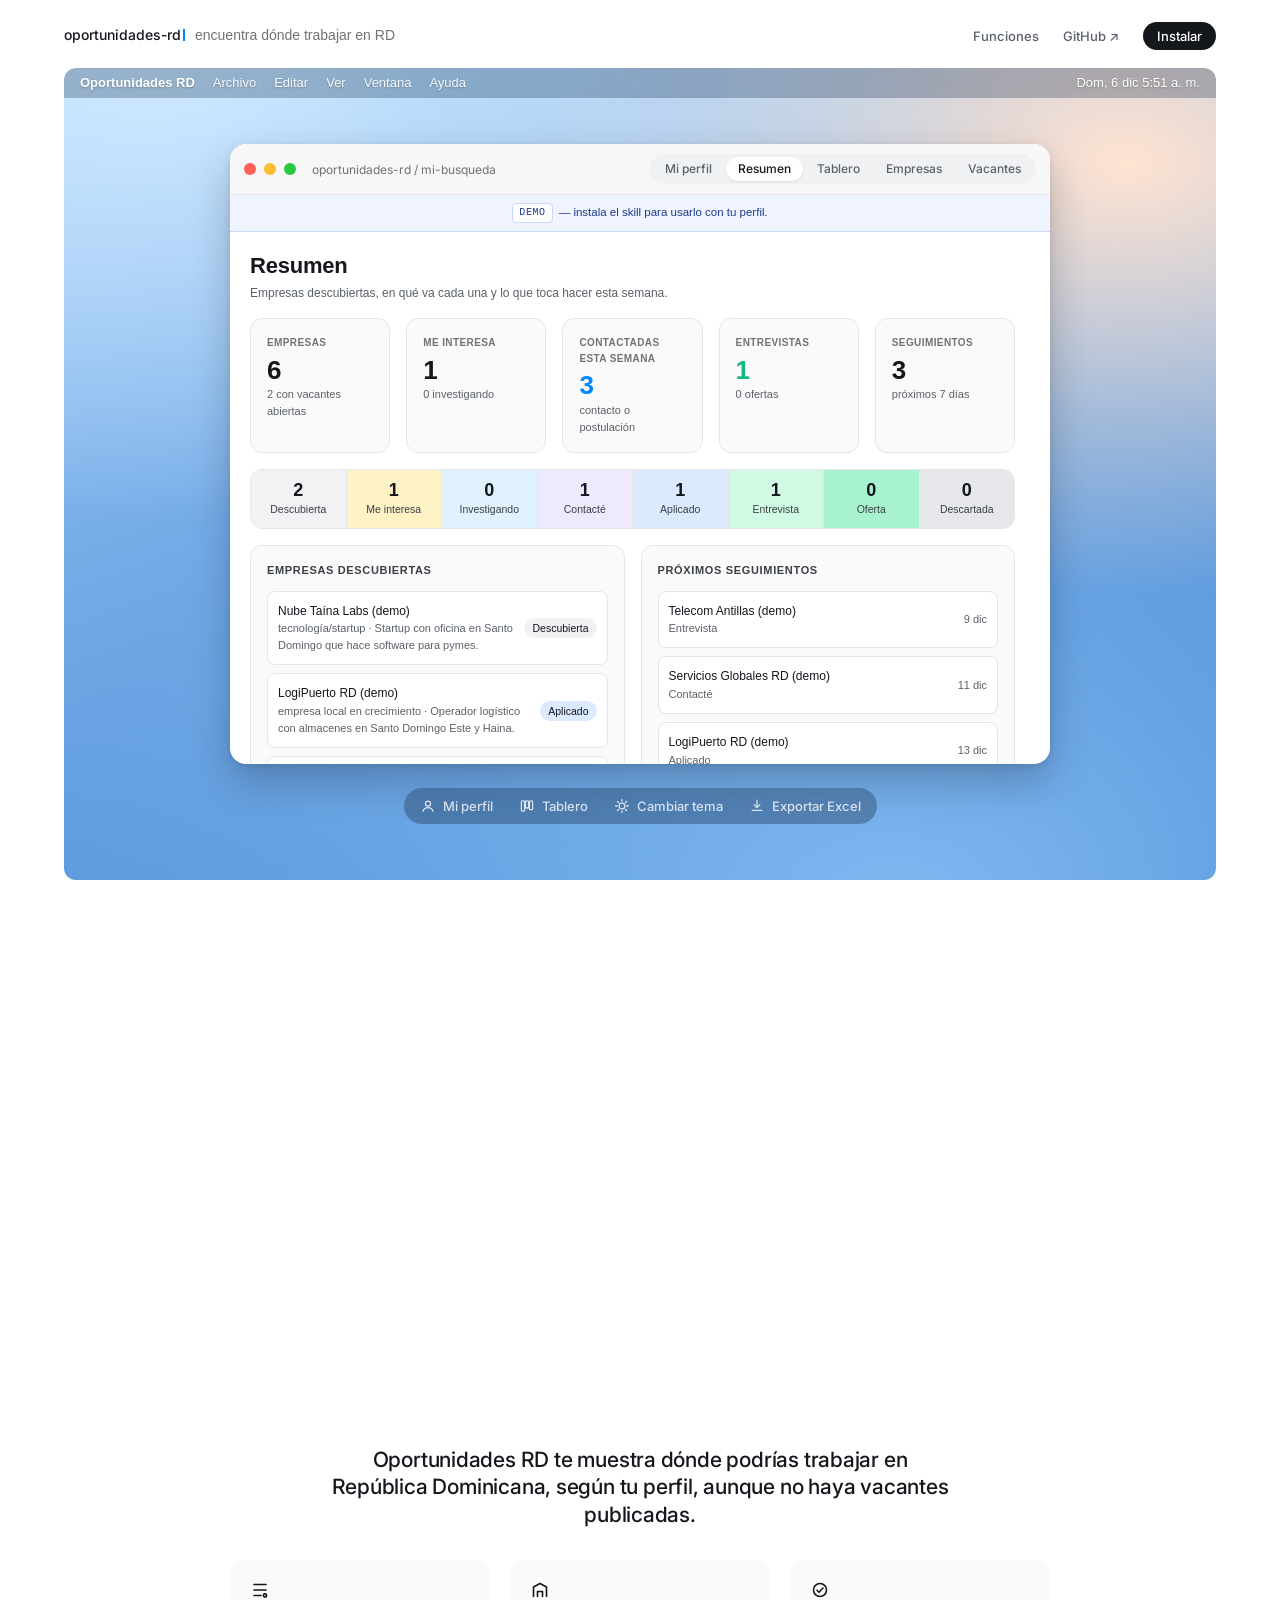
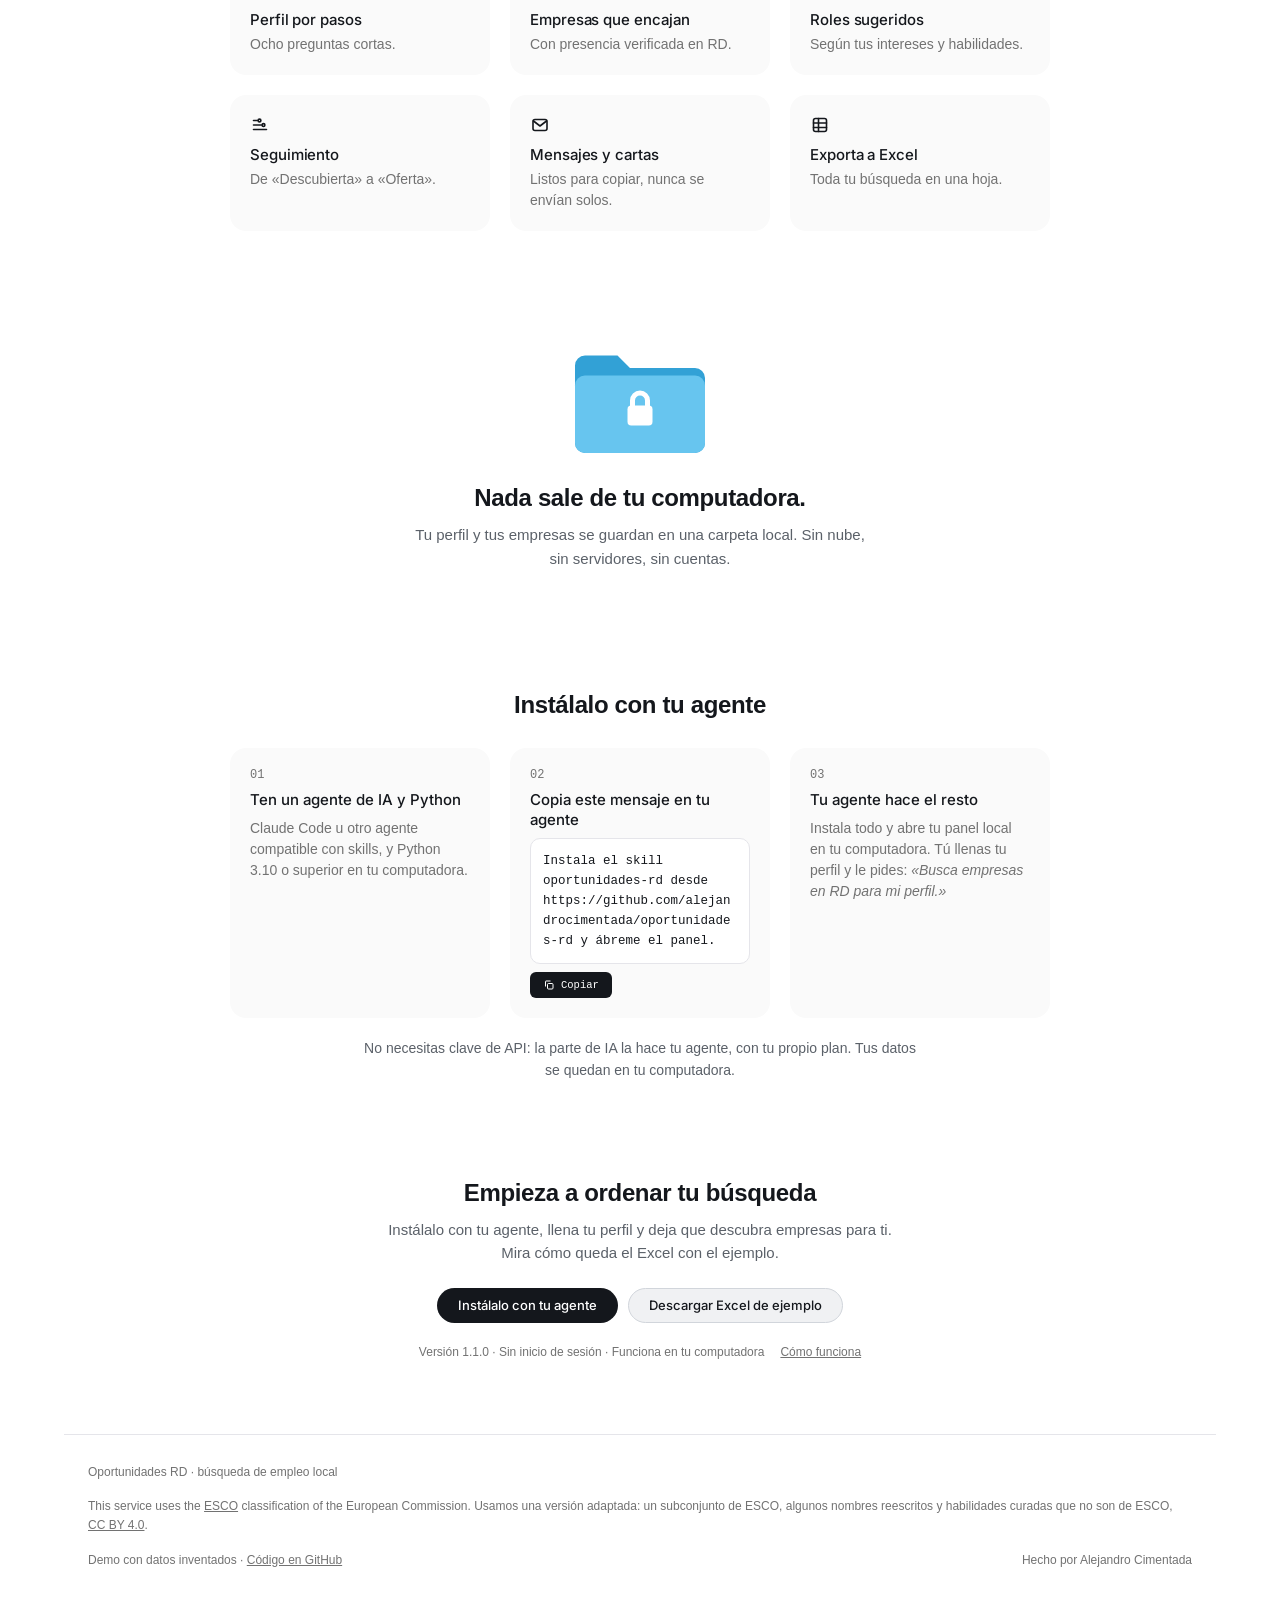
==== commit 1fb5310a: "Ventana de la app más pequeña Co-Authored-By: Claude Opus 5.5 <noreply@anthropic.com>" ====
--- a/docs/index.html
+++ b/docs/index.html
@@ -9,7 +9,7 @@
 <script>try { if (localStorage.getItem("tema") === "oscuro") document.documentElement.dataset.theme = "dark"; } catch (_) {}</script>
 <link rel="preconnect" href="https://fonts.googleapis.com">
 <link rel="preconnect" href="https://fonts.gstatic.com" crossorigin>
-<link href="https://fonts.googleapis.com/css2?family=Inter:wght@300;400;500;600;700&family=Playfair+Display:ital,wght@0,500;0,700;1,400&display=swap" rel="stylesheet">
+<link href="https://fonts.googleapis.com/css2?family=Inter:wght@400;500;600;700&display=swap" rel="stylesheet">
 <link rel="stylesheet" href="style.css">
 </head>
 <body>
@@ -17,24 +17,24 @@
 
 <header class="top">
   <a class="brand" href="#">
-    <span class="mark" aria-hidden="true"><svg viewBox="0 0 24 24"><rect x="3" y="7" width="18" height="13" rx="2"/><path d="M8 7V5a2 2 0 0 1 2-2h4a2 2 0 0 1 2 2v2"/></svg></span>
-    <span>Oportunidades RD</span>
+    <span class="brand-name">oportunidades-rd<i class="caret" aria-hidden="true"></i></span>
+    <span class="brand-tag">encuentra dónde trabajar en RD</span>
   </a>
   <nav class="topnav">
     <a href="#funciones" class="opt">Funciones</a>
-    <a href="#app" class="opt">Vista previa</a>
     
-    <a href="#instalar">Instalar</a>
-    <a href="https://github.com/alejandrocimentada/oportunidades-rd" target="_blank" rel="noopener">GitHub ↗</a>
+    <a href="https://github.com/alejandrocimentada/oportunidades-rd" class="opt" target="_blank" rel="noopener">GitHub ↗</a>
+    <a href="#instalar" class="top-pill">Instalar</a>
     
   </nav>
 </header>
 
-<section class="hero">
-  <h1>Oportunidades RD</h1>
-  <p>Lugares donde podrías trabajar en República Dominicana, según tu perfil.</p>
-  <span class="hero-note">Procesamiento local · solo lee páginas públicas · nada se envía solo</span>
-</section>
+<div class="stage-wrap">
+<section class="stage" aria-label="Vista previa de la app">
+  <div class="menubar" aria-hidden="true">
+    <div class="menubar-l"><b>Oportunidades RD</b><span>Archivo</span><span>Editar</span><span>Ver</span><span>Ventana</span><span>Ayuda</span></div>
+    <span id="reloj"></span>
+  </div>
 
 <section class="window" id="app">
   <div class="titlebar">
@@ -255,26 +255,65 @@
     </section>
   </main>
 
-  <div class="winfoot" role="radiogroup" aria-label="Tema">
-    <label><input type="radio" name="tema" value="claro" checked> <span>Modo claro</span></label>
-    <label><input type="radio" name="tema" value="oscuro"> <span>Modo oscuro</span></label>
-  </div>
+</section>
+
+  <nav class="dock" aria-label="Acciones rápidas">
+    <button type="button" class="dock-btn" data-ir="perfil"><svg viewBox="0 0 20 20" aria-hidden="true"><circle cx="10" cy="7" r="3.2"/><path d="M3.8 16.5c.9-3 3.3-4.6 6.2-4.6s5.3 1.6 6.2 4.6"/></svg><span>Mi perfil</span></button>
+    <button type="button" class="dock-btn" data-ir="tablero"><svg viewBox="0 0 20 20" aria-hidden="true"><rect x="3" y="3.5" width="4" height="13" rx="1.2"/><rect x="8" y="3.5" width="4" height="9" rx="1.2"/><rect x="13" y="3.5" width="4" height="11" rx="1.2"/></svg><span>Tablero</span></button>
+    <button type="button" class="dock-btn" id="btn-tema" aria-label="Cambiar a modo oscuro"><svg viewBox="0 0 20 20" aria-hidden="true"><circle cx="10" cy="10" r="3.6"/><path d="M10 2v2M10 16v2M2 10h2M16 10h2M4.3 4.3l1.4 1.4M14.3 14.3l1.4 1.4M4.3 15.7l1.4-1.4M14.3 5.7l1.4-1.4"/></svg><span>Cambiar tema</span></button>
+    <a class="dock-btn" href="oportunidades-demo.xlsx" download><svg viewBox="0 0 20 20" aria-hidden="true"><path d="M10 3v9M6.5 8.5 10 12l3.5-3.5M4 15.5h12"/></svg><span>Exportar Excel</span></a>
+  </nav>
+</section>
+</div>
+
+<section class="intro">
+  <h2 class="reveal">Oportunidades RD te muestra dónde podrías trabajar en República Dominicana, según tu perfil, aunque no haya vacantes publicadas.</h2>
 </section>
 
 <section class="features" id="funciones">
-  <h2>Encuentra dónde podrías trabajar, aunque no haya vacantes publicadas.</h2>
-  <div class="feat">
-    <span>01</span><b>Perfil por pasos</b>
-    <p>Elige lo que te interesa y cuenta tu experiencia: te sugiere habilidades y roles, cada uno con su porqué. Ocho pasos cortos; tu perfil se queda en tu computadora.</p>
-  </div>
-  <div class="feat">
-    <span>02</span><b>Empresas que encajan contigo</b>
-    <p>Empresas con presencia verificada en RD, con los equipos que encajan con tu perfil, roles probables con su razón, evidencia, señales de alerta y cómo postular.</p>
-  </div>
-  <div class="feat">
-    <span>03</span><b>Seguimiento y textos a tu medida</b>
-    <p>Mueve cada empresa de «Descubierta» a «Oferta» con fechas y notas. Para las que te interesan, prepara un mensaje y una carta que copias y envías tú: nada se envía solo.</p>
-  </div>
+  <div class="fgrid">
+    <div class="fcard reveal">
+      <svg viewBox="0 0 20 20" aria-hidden="true"><path d="M4 4.5h12M4 10h12M4 15.5h7"/><circle cx="15" cy="15.5" r="1.6"/></svg>
+      <h3>Perfil por pasos</h3>
+      <p>Ocho preguntas cortas.</p>
+    </div>
+    <div class="fcard reveal">
+      <svg viewBox="0 0 20 20" aria-hidden="true"><path d="M3.5 16.5V7l6.5-3.5L16.5 7v9.5"/><path d="M7.5 16.5v-5h5v5"/></svg>
+      <h3>Empresas que encajan</h3>
+      <p>Con presencia verificada en RD.</p>
+    </div>
+    <div class="fcard reveal">
+      <svg viewBox="0 0 20 20" aria-hidden="true"><circle cx="10" cy="10" r="6.5"/><path d="M7 10.2l2 2 4-4.2"/></svg>
+      <h3>Roles sugeridos</h3>
+      <p>Según tus intereses y habilidades.</p>
+    </div>
+    <div class="fcard reveal">
+      <svg viewBox="0 0 20 20" aria-hidden="true"><path d="M3.5 5.5h4M3.5 10h8M3.5 14.5h13"/><circle cx="9.5" cy="5.5" r="1.4"/><circle cx="13.5" cy="10" r="1.4"/></svg>
+      <h3>Seguimiento</h3>
+      <p>De «Descubierta» a «Oferta».</p>
+    </div>
+    <div class="fcard reveal">
+      <svg viewBox="0 0 20 20" aria-hidden="true"><rect x="3" y="4.5" width="14" height="11" rx="2"/><path d="m3.5 6 6.5 5 6.5-5"/></svg>
+      <h3>Mensajes y cartas</h3>
+      <p>Listos para copiar, nunca se envían solos.</p>
+    </div>
+    <div class="fcard reveal">
+      <svg viewBox="0 0 20 20" aria-hidden="true"><rect x="3.5" y="3.5" width="13" height="13" rx="2"/><path d="M3.5 8h13M3.5 12.5h13M8.5 3.5v13"/></svg>
+      <h3>Exporta a Excel</h3>
+      <p>Toda tu búsqueda en una hoja.</p>
+    </div>
+  </div>
+</section>
+
+<section class="privacy reveal">
+  <svg class="folder" viewBox="0 0 120 96" aria-hidden="true">
+    <path class="f-back" d="M8 18a8 8 0 0 1 8-8h26l10 10h52a8 8 0 0 1 8 8v52a8 8 0 0 1-8 8H16a8 8 0 0 1-8-8z"/>
+    <path class="f-front" d="M8 34a8 8 0 0 1 8-8h88a8 8 0 0 1 8 8v46a8 8 0 0 1-8 8H16a8 8 0 0 1-8-8z"/>
+    <rect class="f-lock" x="50" y="50" width="20" height="16" rx="3"/>
+    <path class="f-shackle" d="M54 50v-4a6 6 0 0 1 12 0v4"/>
+  </svg>
+  <h2>Nada sale de tu computadora.</h2>
+  <p>Tu perfil y tus empresas se guardan en una carpeta local. Sin nube, sin servidores, sin cuentas.</p>
 </section>
 
 
@@ -319,6 +358,7 @@
   
   <span>Demo con datos inventados · <a href="https://github.com/alejandrocimentada/oportunidades-rd" target="_blank" rel="noopener">Código en GitHub</a></span>
   
+  <span>Hecho por Alejandro Cimentada</span>
 </footer>
 
 <aside class="drawer" id="drawer" aria-hidden="true">
--- a/docs/style.css
+++ b/docs/style.css
@@ -1,10 +1,11 @@
-/* Oportunidades RD: estilo limpio (Playfair Display + Inter), app dentro de una ventana, modo claro y oscuro. */
+/* Oportunidades RD: estilo minimalista de app de escritorio (fuente del sistema + Inter), la app dentro de una
+   ventana sobre un escritorio, modo claro y oscuro. */
 :root {
-  --bg: #FFFFFF; --card: #F9F9FB; --card-2: #F2F2F5; --panel: #FFFFFF; --titlebar: #F8F8FA;
-  --ink: #1A1A1E; --text-2: #374151; --muted: #6B7280; --faint: #8B8B94;
+  --bg: #FFFFFF; --card: #FAFAFA; --card-2: #F0F1F3; --panel: #FFFFFF; --titlebar: #F7F7F8;
+  --ink: #14171C; --text-2: #3A3F46; --muted: #5B6169; --faint: #727272;
   --line: #E5E5EA; --line-2: #D1D5DB; --chip-bg: #E9E9EE;
-  --btn-bg: #1A1A1E; --btn-bg-h: #000000; --btn-fg: #FFFFFF;
-  --accent: #2E61F6; --green: #10B981; --danger: #DC2626;
+  --btn-bg: #14171C; --btn-bg-h: #000000; --btn-fg: #FFFFFF;
+  --accent: #0088FF; --green: #10B981; --danger: #DC2626;
   --good-bg: #ECFDF5; --good-line: #A7F3D0; --good-ink: #064E3B; --good-num: #047857;
   --fit-hi-bg: #D1FAE5; --fit-hi: #065F46; --fit-mid-bg: #FEF3C7; --fit-mid: #92400E; --fit-low-bg: #F2F2F5; --fit-low: #6B7280;
   --warn-bg: #FFFBEB; --warn-line: #FDE68A; --warn-ink: #92400E;
@@ -12,8 +13,15 @@
   --gap-bg: #F9F9FB; --gap-line: #E5E5EA;
   --s-nuevo: #F2F2F5; --s-interesa: #FEF3C7; --s-investigando: #E0F2FE; --s-aplicado: #DBEAFE; --s-contacte: #EDE9FE;
   --s-entrevista: #D1FAE5; --s-oferta: #A7F3D0; --s-rechazado: #FEE2E2; --s-descartado: #E5E7EB;
-  --serif: "Playfair Display", Georgia, serif;
-  --sans: Inter, -apple-system, "Segoe UI", sans-serif;
+  --pill: #F0F1F3;
+  --sys: -apple-system, BlinkMacSystemFont, "SF Pro Text", "Segoe UI", Helvetica, Arial, sans-serif;
+  --serif: var(--sys); /* antes Playfair Display: los títulos ahora usan la fuente del sistema */
+  --sans: Inter, -apple-system, BlinkMacSystemFont, "Segoe UI", Helvetica, Arial, sans-serif;
+  --wall: radial-gradient(120% 90% at 12% 8%, #CFE8FF 0%, rgba(207, 232, 255, 0) 55%),
+          radial-gradient(90% 80% at 88% 18%, #FFE3D1 0%, rgba(255, 227, 209, 0) 60%),
+          radial-gradient(110% 90% at 70% 100%, #7FB8F2 0%, rgba(127, 184, 242, 0) 62%),
+          linear-gradient(160deg, #A9D2FA 0%, #6FA8E6 48%, #3E7FCB 100%);
+  --shadow-app: 0 18px 40px rgba(0, 0, 0, .22), 0 2px 8px rgba(0, 0, 0, .1);
   --mono: "JetBrains Mono", "Fira Code", ui-monospace, Consolas, monospace;
   --shadow-win: 0 25px 50px -12px rgba(0, 0, 0, .18);
   color-scheme: light;
@@ -23,7 +31,7 @@
   --ink: #F2F2F5; --text-2: #D4D4D8; --muted: #A1A1AA; --faint: #8B8B94;
   --line: #2A2A31; --line-2: #3A3A42; --chip-bg: #2A2A31;
   --btn-bg: #F2F2F5; --btn-bg-h: #FFFFFF; --btn-fg: #1A1A1E;
-  --accent: #6E8FFF; --green: #34D399; --danger: #F87171;
+  --accent: #3AA3FF; --green: #34D399; --danger: #F87171;
   --good-bg: rgba(16, 185, 129, .12); --good-line: rgba(16, 185, 129, .35); --good-ink: #A7F3D0; --good-num: #34D399;
   --fit-hi-bg: rgba(16, 185, 129, .18); --fit-hi: #6EE7B7; --fit-mid-bg: rgba(245, 158, 11, .18); --fit-mid: #FCD34D;
   --fit-low-bg: #26262C; --fit-low: #A1A1AA;
@@ -33,12 +41,18 @@
   --s-nuevo: #26262C; --s-interesa: rgba(245, 158, 11, .22); --s-investigando: rgba(14, 165, 233, .22); --s-aplicado: rgba(59, 130, 246, .25); --s-contacte: rgba(139, 92, 246, .25);
   --s-entrevista: rgba(16, 185, 129, .22); --s-oferta: rgba(16, 185, 129, .4); --s-rechazado: rgba(239, 68, 68, .22); --s-descartado: #2A2A31;
   --shadow-win: 0 25px 50px -12px rgba(0, 0, 0, .6);
+  --pill: #1F1F24;
+  --wall: radial-gradient(120% 90% at 12% 8%, #1D3A66 0%, rgba(29, 58, 102, 0) 55%),
+          radial-gradient(90% 80% at 88% 18%, #3B2A4A 0%, rgba(59, 42, 74, 0) 60%),
+          radial-gradient(110% 90% at 70% 100%, #0E4D8C 0%, rgba(14, 77, 140, 0) 62%),
+          linear-gradient(160deg, #142640 0%, #0D1B30 55%, #070E1A 100%);
+  --shadow-app: 0 18px 40px rgba(0, 0, 0, .5), 0 2px 8px rgba(0, 0, 0, .3);
   color-scheme: dark;
 }
 
 * { box-sizing: border-box; }
 html { scroll-behavior: smooth; }
-body { margin: 0; background: var(--bg); color: var(--ink); font: 400 13px/1.55 var(--sans); -webkit-font-smoothing: antialiased; }
+body { margin: 0; background: var(--bg); color: var(--ink); font: 400 13px/1.55 var(--sys); -webkit-font-smoothing: antialiased; }
 a { color: inherit; }
 button, input, select, textarea { font: inherit; color: inherit; }
 h1, h2, h3, h4 { margin: 0; }
@@ -50,46 +64,92 @@
 .sr { position: absolute; width: 1px; height: 1px; overflow: hidden; clip: rect(0 0 0 0); }
 .mt { margin-top: 18px !important; }
 
-/* -- página: cabecera, portada, ventana, pie ------------------------------------------ */
-.top { max-width: 1152px; margin: 0 auto; padding: 24px; display: flex; align-items: center; justify-content: space-between; gap: 16px; }
-.brand { display: flex; align-items: center; gap: 8px; text-decoration: none; font: 700 20px/1 var(--serif); letter-spacing: -.01em; }
-.mark { width: 28px; height: 28px; border-radius: 50%; background: var(--btn-bg); display: grid; place-items: center; flex: none; }
-.mark svg { width: 15px; height: 15px; fill: none; stroke: var(--btn-fg); stroke-width: 2; stroke-linecap: round; stroke-linejoin: round; }
-.topnav { display: flex; gap: 32px; font-size: 12px; font-weight: 500; }
+/* -- página: barra superior, escritorio con la app, pie --------------------------------- */
+.top { position: relative; z-index: 5; max-width: 1200px; margin: 0 auto; padding: 22px 24px 18px; display: flex; align-items: center;
+  justify-content: space-between; gap: 16px; }
+.brand { display: flex; align-items: baseline; gap: 10px; text-decoration: none; min-width: 0; }
+.brand-name { font: 500 14px/1 var(--sans); color: var(--ink); white-space: nowrap; display: inline-flex; align-items: center; }
+.caret { display: inline-block; width: 2px; height: 12px; margin-left: 2px; background: var(--accent); animation: blink 1.1s steps(1) infinite; }
+@keyframes blink { 50% { opacity: 0; } }
+.brand-tag { font-size: 14px; color: var(--faint); white-space: nowrap; overflow: hidden; text-overflow: ellipsis; }
+.topnav { display: flex; align-items: center; gap: 24px; font: 500 13px/1 var(--sans); }
 .topnav a { color: var(--muted); text-decoration: none; transition: color .15s; }
 .topnav a:hover { color: var(--ink); }
-
-.hero { max-width: 896px; margin: 0 auto; padding: 40px 24px 36px; text-align: center; }
-.hero h1 { font: 500 clamp(40px, 6vw, 60px)/1.05 var(--serif); letter-spacing: -.02em; margin-bottom: 14px; }
-.hero p { color: var(--muted); font-size: 15px; margin: 0 0 10px; }
-.hero-note { font-size: 11px; color: var(--faint); }
-
-.window { max-width: 1120px; margin: 0 auto; border: 1px solid var(--line); border-radius: 16px; background: var(--panel);
-  box-shadow: var(--shadow-win); overflow: hidden; width: calc(100% - 48px); }
-.titlebar { background: var(--titlebar); border-bottom: 1px solid var(--line); padding: 12px 16px; display: flex; flex-wrap: wrap;
+.top-pill { display: inline-flex; align-items: center; height: 28px; padding: 0 14px; border: 0; border-radius: 9999px;
+  background: var(--ink); color: var(--bg) !important; font: 500 13px/1 var(--sans); cursor: pointer; text-decoration: none;
+  white-space: nowrap; transition: opacity .15s; }
+.top-pill:hover { opacity: .85; }
+
+/* El escritorio: fondo propio (degradado), barra de menú y la ventana de la app flotando en el centro.
+   La ventana tiene alto fijo y su contenido se desplaza dentro, como una app de escritorio. */
+.stage { position: relative; width: calc(100% - 48px); max-width: 1152px; margin: 0 auto; border-radius: 12px; overflow: hidden;
+  background: var(--wall); padding: 56px clamp(20px, 5vw, 72px) 32px; display: flex; flex-direction: column; align-items: center;
+  justify-content: center; gap: 24px; height: max(560px, min(880px, calc(100vh - 90px))); }
+.menubar { position: absolute; top: 0; left: 0; right: 0; height: 30px; padding: 0 16px; display: flex; align-items: center;
+  justify-content: space-between; gap: 16px; color: #FFFFFF; font: 590 13px/16px var(--sys); text-shadow: 0 1px 2px rgba(0, 0, 0, .25);
+  background: rgba(20, 40, 70, .28); backdrop-filter: blur(16px) saturate(1.2); -webkit-backdrop-filter: blur(16px) saturate(1.2); }
+
+/* Efecto al bajar (app.js añade .con-efecto y pone --p, --ix, --iy, --top): arriba del todo el escritorio es una
+   tarjeta con bordes redondeados bajo la barra superior; al bajar queda fijo y crece hasta ocupar toda la ventana del
+   navegador (--p va de 1 a 0), la app se acerca un poco y la barra superior sube y se va. Al volver arriba, baja.
+   Sin JS, con movimiento reducido o en el teléfono no hay efecto. */
+.con-efecto .top { position: fixed; top: 0; left: 0; right: 0; max-width: none; padding-left: max(24px, calc((100% - 1152px) / 2));
+  padding-right: max(24px, calc((100% - 1152px) / 2)); opacity: clamp(0, calc(var(--n, 1) * 2 - 1), 1);
+  translate: 0 calc((var(--n, 1) - 1) * 100%); transition: translate .35s cubic-bezier(.2, .8, .2, 1), opacity .35s;
+  background: color-mix(in srgb, var(--bg) 84%, transparent); backdrop-filter: blur(14px); -webkit-backdrop-filter: blur(14px); }
+.con-efecto.barra-fuera .top { pointer-events: none; }
+.con-efecto .stage-wrap { height: 150vh; }
+.con-efecto .stage { position: sticky; top: 0; width: 100%; max-width: none; margin: 0; border-radius: 0; height: 100vh;
+  padding: calc(var(--top, 64px) + 56px) clamp(20px, 5vw, 72px) 56px;
+  clip-path: inset(var(--iy, 0px) var(--ix, 0px) calc(var(--p, 1) * 20px) round calc(var(--p, 1) * 12px)); }
+.con-efecto .menubar { top: var(--iy, 0px); left: var(--ix, 0px); right: var(--ix, 0px); }
+.con-efecto.moviendo .win-body { overflow: hidden; }
+.con-efecto .window { scale: calc(1.06 - var(--p, 1) * .06); transform-origin: 50% 100%; } /* crece hacia arriba: el dock queda a la misma distancia */
+
+/* La barra superior entra bajando al cargar la página: primero el nombre, luego los enlaces y el botón. */
+.brand, .topnav > * { animation: bajar .7s cubic-bezier(.2, .8, .2, 1) both; }
+.topnav > :nth-child(1) { animation-delay: .08s; }
+.topnav > :nth-child(2) { animation-delay: .14s; }
+.topnav > :nth-child(3) { animation-delay: .2s; }
+@keyframes bajar { from { opacity: 0; transform: translateY(-18px); } to { opacity: 1; transform: none; } }
+.menubar-l { display: flex; gap: 18px; white-space: nowrap; overflow: hidden; }
+.menubar-l span { font-weight: 400; opacity: .92; }
+#reloj { white-space: nowrap; font-weight: 400; }
+
+.window { width: 100%; max-width: 820px; margin: 0; border: 0; border-radius: 16px; background: var(--panel); box-shadow: var(--shadow-app);
+  overflow: hidden; animation: rise .5s cubic-bezier(.2, .8, .2, 1) both; flex: none; height: min(620px, calc(100vh - 260px)); display: flex; flex-direction: column; }
+:root[data-theme="dark"] .window { border: 1px solid var(--line); }
+@keyframes rise { from { opacity: 0; transform: translateY(10px) scale(.985); } to { opacity: 1; transform: none; } }
+.titlebar { background: var(--titlebar); border-bottom: 1px solid var(--line); padding: 10px 14px; display: flex; flex-wrap: wrap;
   align-items: center; justify-content: space-between; gap: 8px; }
 .dots { display: flex; align-items: center; gap: 8px; }
-.dots i { width: 12px; height: 12px; border-radius: 50%; background: #F87171; }
-.dots i:nth-child(2) { background: #FBBF24; } .dots i:nth-child(3) { background: #34D399; }
-.dots span { font: 11px var(--mono); color: var(--faint); margin-left: 8px; }
-.tabs { display: flex; gap: 4px; padding: 4px; border-radius: 8px; background: color-mix(in srgb, var(--line-2) 55%, transparent); overflow-x: auto; }
-.tabs button { border: 0; background: none; padding: 4px 12px; border-radius: 6px; font-size: 11px; font-weight: 500; color: var(--muted);
-  cursor: pointer; white-space: nowrap; transition: color .15s, background .15s; }
+.dots i { width: 12px; height: 12px; border-radius: 50%; background: #FF5F57; }
+.dots i:nth-child(2) { background: #FEBC2E; } .dots i:nth-child(3) { background: #28C840; }
+.dots span { font: 12px var(--sans); color: var(--faint); margin-left: 8px; }
+.tabs { display: flex; gap: 2px; padding: 3px; border-radius: 9999px; background: var(--pill); overflow-x: auto; }
+.tabs button { border: 0; background: none; padding: 5px 12px; border-radius: 9999px; font: 500 12px/1.2 var(--sans); color: var(--muted);
+  cursor: pointer; white-space: nowrap; transition: color .12s, background .12s; }
 .tabs button:hover { color: var(--ink); }
-.tabs button.on { background: var(--panel); color: var(--ink); box-shadow: 0 1px 2px rgba(0, 0, 0, .08); }
-.win-body { padding: 24px; min-height: 440px; }
-.winfoot { background: var(--titlebar); border-top: 1px solid var(--line); padding: 12px; display: flex; justify-content: center; gap: 24px;
-  font-size: 12px; color: var(--muted); }
-.winfoot label { display: flex; align-items: center; gap: 8px; cursor: pointer; }
-.winfoot input { accent-color: var(--ink); margin: 0; }
-.foot-page { max-width: 1152px; margin: 56px auto 0; padding: 32px 24px; border-top: 1px solid var(--line); display: flex;
-  justify-content: space-between; gap: 16px; flex-wrap: wrap; font-size: 11px; color: var(--faint); }
+.tabs button.on { background: var(--panel); color: var(--ink); box-shadow: 0 1px 2px rgba(0, 0, 0, .1); }
+.win-body { padding: 20px; flex: 1 1 auto; min-height: 0; overflow: auto; overscroll-behavior: contain; scrollbar-gutter: stable; }
+
+/* Barra de acciones de cristal debajo de la ventana. */
+.dock { flex: none; display: flex; align-items: center; gap: 2px; padding: 4px; border-radius: 9999px; background: rgba(36, 38, 44, .33);
+  backdrop-filter: blur(20px) saturate(1.3); -webkit-backdrop-filter: blur(20px) saturate(1.3); max-width: 100%; overflow-x: auto; }
+.dock-btn { display: inline-flex; align-items: center; gap: 7px; height: 28px; padding: 0 12px; border: 0; border-radius: 9999px;
+  background: transparent; color: rgba(255, 255, 255, .78); font: 500 13px/1 var(--sans); white-space: nowrap; cursor: pointer;
+  text-decoration: none; transition: background .2s, color .2s; }
+.dock-btn:hover { background: rgba(255, 255, 255, .16); color: #FFFFFF; }
+.dock-btn svg { width: 16px; height: 16px; fill: none; stroke: currentColor; stroke-width: 1.6; stroke-linecap: round; stroke-linejoin: round; }
+
+.foot-page { max-width: 1152px; margin: 72px auto 0; padding: 28px 24px 40px; border-top: 1px solid var(--line); display: flex;
+  justify-content: space-between; gap: 16px; flex-wrap: wrap; font-size: 12px; color: var(--faint); }
 
 .view { display: none; }
-.view.on { display: block; animation: fade .3s ease-out; }
-@keyframes fade { from { opacity: 0; transform: translateY(4px); } to { opacity: 1; transform: none; } }
+.view.on { display: block; animation: fade .12s ease-out; }
+@keyframes fade { from { opacity: 0; } to { opacity: 1; } }
 .head { margin-bottom: 16px; }
-.head h2 { font: 500 24px/1.25 var(--serif); }
+.head h2 { font: 600 22px/1.25 var(--sys); letter-spacing: -.01em; }
 .head p { color: var(--muted); margin: 4px 0 0; font-size: 12px; }
 
 /* -- piezas comunes ------------------------------------------------------------------- */
@@ -362,8 +422,17 @@
 }
 @media (max-width: 640px) {
   .top { padding: 16px; }
-  .hero { padding: 20px 16px 24px; }
-  .window { width: calc(100% - 32px); border-radius: 14px; }
+  .stage { width: 100%; border-radius: 0; padding: 12px 10px 18px; height: auto; gap: 16px; }
+  .window { flex: none; height: auto; }
+  .win-body { overflow: visible; overscroll-behavior: auto; }
+  .menubar { display: none; }
+  .window { border-radius: 14px; }
+  .dock-btn span { display: none; }
+  .dock-btn { padding: 0 12px; }
+  .fgrid { grid-template-columns: 1fr; gap: 12px; }
+  .intro { padding-top: 64px; }
+  .intro h2 { font-size: 19px; }
+  .privacy { padding-top: 80px; }
   .dots span { display: none; }
   .titlebar { flex-direction: column; align-items: stretch; }
   .tabs { justify-content: flex-start; }
@@ -388,34 +457,46 @@
 
 [hidden] { display: none !important; }
 
-/* -- secciones bajo la app: funciones, agente, empezar -------------------------------- */
-.features { max-width: 896px; margin: 0 auto; padding: 64px 24px; }
-.features h2 { font: 400 clamp(24px, 3vw, 30px)/1.3 var(--serif); text-align: center; margin-bottom: 48px; }
-.feat { display: grid; grid-template-columns: 1fr 3fr 8fr; gap: 16px; align-items: baseline; padding: 24px 0; border-top: 1px solid var(--line); }
-.feat:last-child { border-bottom: 1px solid var(--line); }
-.feat span { font: 12px var(--mono); color: var(--faint); }
-.feat b { font-size: 14px; font-weight: 600; }
-.feat p { margin: 0; font-size: 12px; color: var(--muted); line-height: 1.65; }
-.agent { max-width: 896px; margin: 0 auto; padding: 40px 24px; display: grid; grid-template-columns: 1fr 1fr; gap: 32px; align-items: center; }
-.agent h3 { font: 500 20px/1.35 var(--serif); margin-bottom: 12px; }
-.agent p { margin: 0; font-size: 12px; color: var(--muted); line-height: 1.65; }
-.term { background: var(--card); border: 1px solid var(--line); border-radius: 16px; padding: 20px; font: 12px var(--mono); color: var(--muted); }
-.term span { display: block; font-size: 10px; color: var(--faint); margin-bottom: 8px; }
-.term code { display: block; background: var(--panel); border: 1px solid var(--line); border-radius: 8px; padding: 12px; font-size: 12px;
+/* -- secciones bajo la app: frase, funciones, privacidad, agente, empezar --------------- */
+.intro { max-width: 1200px; margin: 0 auto; padding: 96px 24px 32px; }
+.intro h2 { max-width: 624px; margin: 0 auto; text-align: center; font: 500 21px/1.3 var(--sans); letter-spacing: -.01em; }
+.features { max-width: 868px; margin: 0 auto; padding: 0 24px; }
+.fgrid { display: grid; grid-template-columns: repeat(3, minmax(0, 1fr)); gap: 20px; }
+.fcard { background: var(--card); border-radius: 16px; padding: 20px; display: flex; flex-direction: column; }
+:root[data-theme="dark"] .fcard { background: var(--card); border: 1px solid var(--line); }
+.fcard svg { width: 20px; height: 20px; margin-bottom: 10px; fill: none; stroke: var(--ink); stroke-width: 1.6; stroke-linecap: round; stroke-linejoin: round; }
+.fcard h3 { font: 500 15px/1.35 var(--sans); letter-spacing: -.005em; margin-bottom: 4px; }
+.fcard p { margin: 0; font-size: 14px; line-height: 1.5; color: var(--faint); }
+.privacy { max-width: 620px; margin: 0 auto; padding: 112px 24px 24px; text-align: center; }
+.folder { width: 150px; height: 120px; margin: 0 auto 20px; display: block; }
+.f-back { fill: #32A1D6; } .f-front { fill: #67C5EF; } .f-lock { fill: #FFFFFF; } .f-shackle { fill: none; stroke: #FFFFFF; stroke-width: 4; stroke-linecap: round; }
+.privacy h2 { font: 600 24px/1.25 var(--sys); letter-spacing: -.015em; margin-bottom: 10px; }
+.privacy p { margin: 0 auto; font-size: 15px; line-height: 1.55; color: var(--muted); max-width: 460px; }
+.agent { max-width: 868px; margin: 0 auto; padding: 72px 24px 0; display: grid; grid-template-columns: 1fr 1fr; gap: 32px; align-items: center; }
+.agent h3 { font: 600 19px/1.35 var(--sys); letter-spacing: -.01em; margin-bottom: 10px; }
+.agent p { margin: 0; font-size: 14px; color: var(--muted); line-height: 1.6; }
+.term { background: var(--card); border-radius: 16px; padding: 20px; font: 12px var(--mono); color: var(--muted); }
+:root[data-theme="dark"] .term { border: 1px solid var(--line); }
+.term span { display: block; font-size: 11px; color: var(--faint); margin-bottom: 8px; }
+.term code { display: block; background: var(--panel); border: 1px solid var(--line); border-radius: 10px; padding: 12px; font-size: 12.5px;
   color: var(--ink); user-select: all; overflow-x: auto; white-space: nowrap; }
-.start { max-width: 848px; margin: 64px auto 0; background: var(--card); border: 1px solid var(--line); border-radius: 24px; padding: 48px;
-  width: calc(100% - 48px); }
-.start h2 { font: 500 30px/1.25 var(--serif); margin-bottom: 16px; }
-.start > p { margin: 0 0 32px; font-size: 12px; color: var(--muted); max-width: 576px; }
-.start-btns { display: flex; flex-wrap: wrap; gap: 16px; }
-.pill-btn { border-radius: 999px; padding: 12px 24px; }
-.start-meta { margin-top: 32px; padding-top: 24px; border-top: 1px solid var(--line); display: flex; flex-wrap: wrap; gap: 16px;
-  font-size: 11px; color: var(--faint); }
+.start { max-width: 868px; margin: 96px auto 0; padding: 0 24px; text-align: center; width: 100%; }
+.start h2 { font: 600 24px/1.25 var(--sys); letter-spacing: -.015em; margin-bottom: 10px; }
+.start > p { margin: 0 auto 24px; font-size: 15px; color: var(--muted); max-width: 520px; line-height: 1.55; }
+.start-btns { display: flex; flex-wrap: wrap; gap: 10px; justify-content: center; }
+.pill-btn { border-radius: 9999px; padding: 10px 20px; font: 500 13px/1 var(--sans); }
+.start-btns .pill-btn + .pill-btn { background: var(--pill); color: var(--ink); }
+.start-btns .pill-btn + .pill-btn:hover { background: var(--card-2); filter: brightness(.97); }
+.start-meta { margin-top: 20px; display: flex; flex-wrap: wrap; gap: 16px; justify-content: center; font-size: 12px; color: var(--faint); }
 .start-meta a { text-decoration: underline; }
 .start-meta a:hover { color: var(--ink); }
-.foot-page { margin-top: 64px; }
 .foot-page a { text-decoration: underline; }
 .foot-page a:hover { color: var(--ink); }
+
+/* Aparecen suavemente al bajar (app.js añade .in). Sin JS o con movimiento reducido se ven siempre. */
+.reveal { opacity: 0; transform: translateY(8px); transition: opacity .5s ease-out, transform .5s ease-out; }
+.reveal.in, .no-js .reveal { opacity: 1; transform: none; }
+@media (prefers-reduced-motion: reduce) { .reveal { opacity: 1 !important; transform: none !important; } }
 
 /* -- demo pública (GitHub Pages): etiqueta en la ventana y sección «Instálalo» -------- */
 .demo-tag { display: flex; align-items: center; justify-content: center; gap: 6px; padding: 8px 16px; font-size: 11.5px;
@@ -423,25 +504,26 @@
 .demo-tag b { font: 500 10px/1.4 var(--mono); text-transform: uppercase; letter-spacing: .06em; padding: 2px 6px; border-radius: 4px;
   background: var(--panel); border: 1px solid var(--talk-line); }
 .demo-tag:hover { text-decoration: underline; }
-.install { max-width: 896px; margin: 0 auto; padding: 40px 24px; scroll-margin-top: 16px; }
-.install h2 { font: 400 clamp(24px, 3vw, 30px)/1.3 var(--serif); text-align: center; margin-bottom: 32px; }
-.install-steps { list-style: none; margin: 0; padding: 0; display: grid; grid-template-columns: repeat(3, 1fr); gap: 16px; }
-.install-steps li { background: var(--card); border: 1px solid var(--line); border-radius: 16px; padding: 20px; display: flex; flex-direction: column;
+.install { max-width: 868px; margin: 0 auto; padding: 96px 24px 0; scroll-margin-top: 16px; }
+.install h2 { font: 600 24px/1.25 var(--sys); letter-spacing: -.015em; text-align: center; margin-bottom: 28px; }
+.install-steps { list-style: none; margin: 0; padding: 0; display: grid; grid-template-columns: repeat(3, minmax(0, 1fr)); gap: 20px; }
+.install-steps li { background: var(--card); border: 0; border-radius: 16px; padding: 20px; display: flex; flex-direction: column;
   gap: 8px; min-width: 0; }
 .install-steps span { font: 12px var(--mono); color: var(--faint); }
-.install-steps b { font-size: 14px; font-weight: 600; }
-.install-steps p { margin: 0; font-size: 12px; color: var(--muted); line-height: 1.65; }
+.install-steps b { font: 500 15px/1.35 var(--sans); }
+.install-steps p { margin: 0; font-size: 14px; color: var(--faint); line-height: 1.5; }
+:root[data-theme="dark"] .install-steps li { border: 1px solid var(--line); }
 .term.copy { padding: 0; border: 0; background: none; display: flex; flex-direction: column; align-items: flex-start; gap: 8px; }
 .term.copy code { white-space: normal; user-select: all; line-height: 1.6; width: 100%; overflow-wrap: anywhere; }
-.install-note { margin: 20px auto 0; max-width: 640px; text-align: center; font-size: 12px; color: var(--muted); line-height: 1.65; }
+.install-note { margin: 20px auto 0; max-width: 560px; text-align: center; font-size: 14px; color: var(--muted); line-height: 1.55; }
+@media (max-width: 860px) {
+  .fgrid { grid-template-columns: repeat(2, minmax(0, 1fr)); }
+  .brand-tag { display: none; }
+}
 @media (max-width: 760px) {
   .topnav { gap: 16px; } .topnav .opt { display: none; }
   .install-steps { grid-template-columns: 1fr; }
-  .feat { grid-template-columns: 1fr; gap: 6px; }
   .agent { grid-template-columns: 1fr; gap: 20px; }
-  .start { padding: 28px 22px; width: calc(100% - 32px); text-align: center; }
-  .start > p { margin-left: auto; margin-right: auto; }
-  .start-btns, .start-meta { justify-content: center; }
 }
 
 /* -- empresas: chips de equipos, roles probables, listas de enlaces ------------------ */
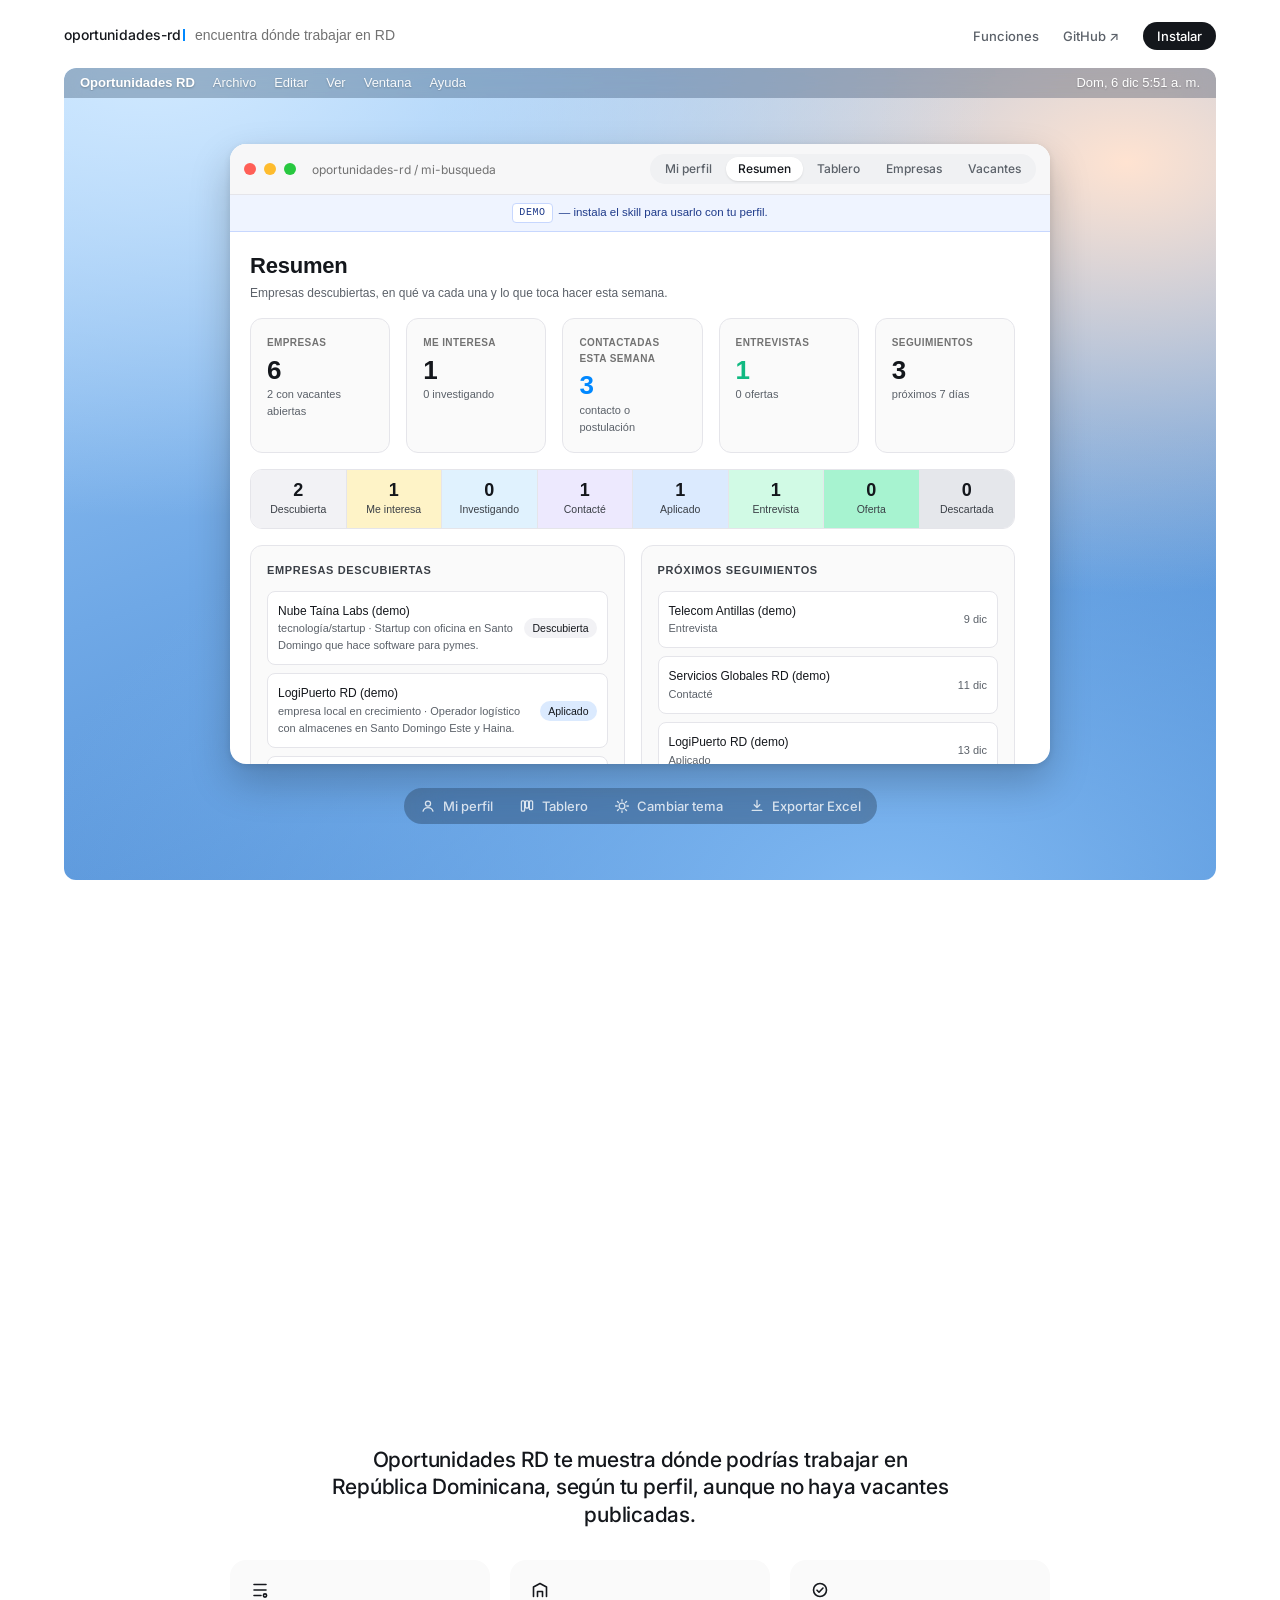
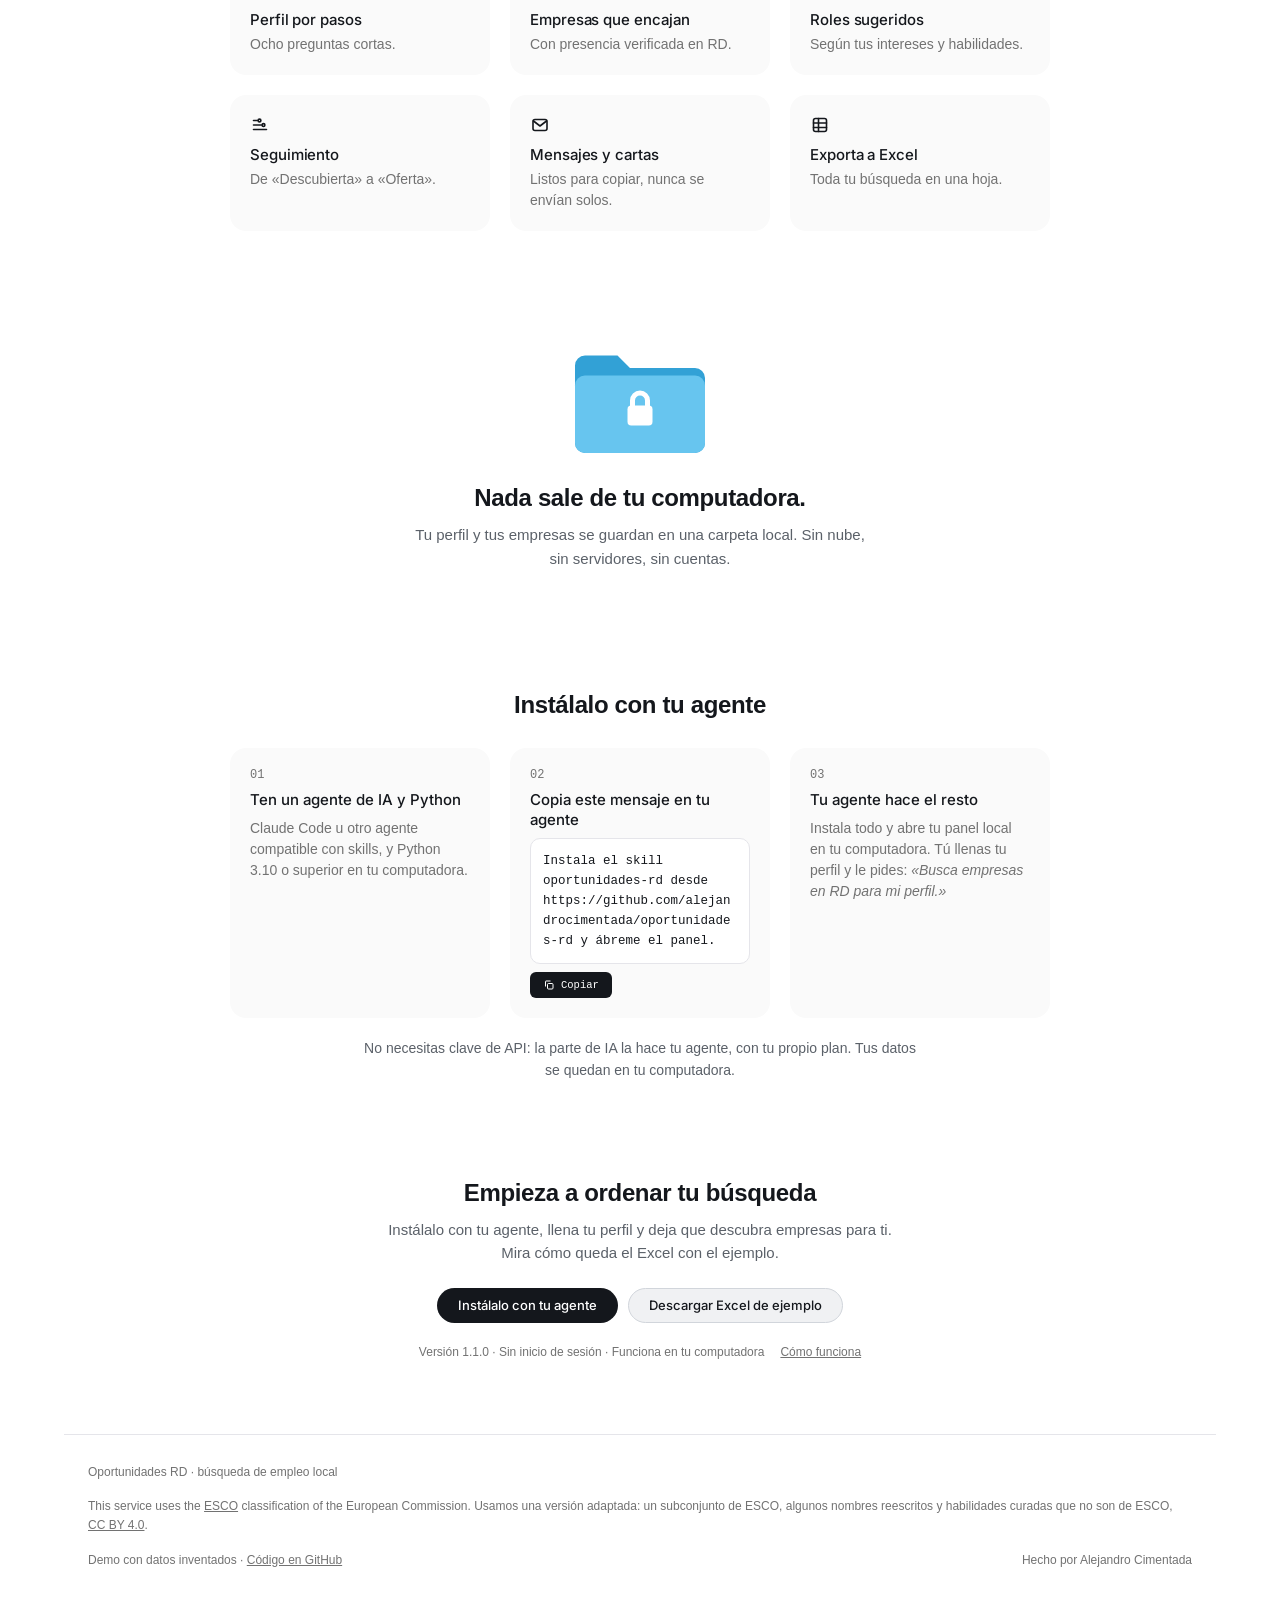
==== commit ea81da39: "Mi perfil como encuesta Co-Authored-By: Claude Opus 5.5 <noreply@anthropic.com>" ====
--- a/docs/index.html
+++ b/docs/index.html
@@ -49,111 +49,139 @@
   </div>
   <a class="demo-tag" href="#instalar"><b>Demo</b> — instala el skill para usarlo con tu perfil.</a>
 
+  <div class="q-progreso" aria-hidden="true"><div id="q-barra"></div></div>
   <main class="win-body">
     <section id="view-perfil" class="view">
-      <div class="wz-head">
-        <span class="eyebrow" id="wz-paso">Paso 1 de 8</span>
-        <h2 id="wz-titulo">¿Qué te interesa?</h2>
-        <ol class="wz-steps" id="wz-steps" aria-label="Pasos"></ol>
-      </div>
-
-      <form id="form-perfil" class="wizard" autocomplete="off" novalidate>
-        <fieldset class="step" data-titulo="¿Qué te interesa?" data-corto="Intereses"><legend>Áreas de interés</legend>
-          <p class="hint">Elige todas las áreas donde te gustaría trabajar. Con esto te sugerimos habilidades y roles.</p>
-          <div class="areas">
-            <label class="area"><input type="checkbox" name="intereses" value="tecnología">
-              <span><b>Tecnología</b><small>Programación, sistemas, soporte, redes, IA</small></span></label>
-            <label class="area"><input type="checkbox" name="intereses" value="datos y análisis">
-              <span><b>Datos y análisis</b><small>Reportes, tableros, estadística, BI</small></span></label>
-            <label class="area"><input type="checkbox" name="intereses" value="finanzas y contabilidad">
-              <span><b>Finanzas y contabilidad</b><small>Contabilidad, impuestos, banca, auditoría</small></span></label>
-            <label class="area"><input type="checkbox" name="intereses" value="logística y cadena de suministro">
-              <span><b>Logística y cadena de suministro</b><small>Inventario, compras, almacén, transporte</small></span></label>
-            <label class="area"><input type="checkbox" name="intereses" value="operaciones y procesos">
-              <span><b>Operaciones y procesos</b><small>Mejora continua, calidad, proyectos, automatización</small></span></label>
-            <label class="area"><input type="checkbox" name="intereses" value="ventas">
-              <span><b>Ventas</b><small>Ventas, cuentas clave, comercial</small></span></label>
-            <label class="area"><input type="checkbox" name="intereses" value="marketing">
-              <span><b>Marketing</b><small>Marketing digital, redes sociales, contenido, marca</small></span></label>
-            <label class="area"><input type="checkbox" name="intereses" value="diseño">
-              <span><b>Diseño</b><small>Diseño gráfico, UX/UI, multimedia</small></span></label>
-            <label class="area"><input type="checkbox" name="intereses" value="recursos humanos">
-              <span><b>Recursos humanos</b><small>Reclutamiento, nómina, capacitación</small></span></label>
-            <label class="area"><input type="checkbox" name="intereses" value="salud">
-              <span><b>Salud</b><small>Enfermería, medicina, farmacia, laboratorio</small></span></label>
-            <label class="area"><input type="checkbox" name="intereses" value="educación">
-              <span><b>Educación</b><small>Docencia, tutoría, formación</small></span></label>
-            <label class="area"><input type="checkbox" name="intereses" value="servicio al cliente">
-              <span><b>Servicio al cliente</b><small>Atención, call center, experiencia del cliente</small></span></label>
-            <label class="area"><input type="checkbox" name="intereses" value="legal">
-              <span><b>Legal</b><small>Derecho, contratos, cumplimiento</small></span></label>
-            <label class="area"><input type="checkbox" name="intereses" value="manufactura">
-              <span><b>Manufactura</b><small>Producción, calidad, mantenimiento, zonas francas</small></span></label>
-            <label class="area"><input type="checkbox" name="intereses" value="turismo y hotelería">
-              <span><b>Turismo y hotelería</b><small>Hoteles, eventos, viajes, alimentos y bebidas</small></span></label>
-            <label class="area"><input type="checkbox" id="interes-otra">
-              <span><b>Otra</b><small>Escríbela tú</small></span></label>
-          </div>
-          <label class="lbl" id="otra-lbl" hidden>¿Cuál otra área?<input name="intereses_otra" placeholder="ej. agricultura, deportes, bienes raíces"></label>
-        </fieldset>
-
-        <fieldset class="step" data-titulo="Tu experiencia" data-corto="Experiencia"><legend>Tu experiencia</legend>
-          <label class="lbl">¿Qué estudiaste?<input name="estudios" placeholder="ej. Contabilidad, Bachillerato técnico en informática, Enfermería"></label>
-          <div class="row">
-            <label class="lbl">Tu último trabajo o el actual<input name="puesto_actual" placeholder="ej. Cajera en un supermercado"></label>
-            <label class="lbl short">Años de experiencia<input name="anos_experiencia" type="number" min="0" max="50"></label>
-          </div>
-          <label class="lbl">Algo más sobre tu experiencia (opcional, 2-3 frases; se usa en tus cartas)<textarea name="experiencia" rows="3"></textarea></label>
-        </fieldset>
-
-        <fieldset class="step" data-titulo="Tus habilidades" data-corto="Habilidades"><legend>Tus habilidades</legend>
+
+      
+      <form id="form-perfil" class="encuesta" autocomplete="off" novalidate>
+        <div class="q" role="group" aria-labelledby="q-areas" data-corto="Áreas" data-req="Elige al menos un área (o escribe otra).">
+          <h3 class="q-t" id="q-areas">¿Qué áreas te interesan?</h3>
+          <p class="q-ayuda">Elige todas las que quieras: toca la opción o pulsa su letra.</p>
+          <div class="opciones">
+            <label class="opcion" title="Programación, sistemas, soporte, redes, IA"><input type="checkbox" name="intereses" value="tecnología">
+              <span><b>Tecnología</b><span class="sr">: Programación, sistemas, soporte, redes, IA</span></span></label>
+            <label class="opcion" title="Reportes, tableros, estadística, BI"><input type="checkbox" name="intereses" value="datos y análisis">
+              <span><b>Datos y análisis</b><span class="sr">: Reportes, tableros, estadística, BI</span></span></label>
+            <label class="opcion" title="Contabilidad, impuestos, banca, auditoría"><input type="checkbox" name="intereses" value="finanzas y contabilidad">
+              <span><b>Finanzas y contabilidad</b><span class="sr">: Contabilidad, impuestos, banca, auditoría</span></span></label>
+            <label class="opcion" title="Inventario, compras, almacén, transporte"><input type="checkbox" name="intereses" value="logística y cadena de suministro">
+              <span><b>Logística y cadena de suministro</b><span class="sr">: Inventario, compras, almacén, transporte</span></span></label>
+            <label class="opcion" title="Mejora continua, calidad, proyectos, automatización"><input type="checkbox" name="intereses" value="operaciones y procesos">
+              <span><b>Operaciones y procesos</b><span class="sr">: Mejora continua, calidad, proyectos, automatización</span></span></label>
+            <label class="opcion" title="Ventas, cuentas clave, comercial"><input type="checkbox" name="intereses" value="ventas">
+              <span><b>Ventas</b><span class="sr">: Ventas, cuentas clave, comercial</span></span></label>
+            <label class="opcion" title="Marketing digital, redes sociales, contenido, marca"><input type="checkbox" name="intereses" value="marketing">
+              <span><b>Marketing</b><span class="sr">: Marketing digital, redes sociales, contenido, marca</span></span></label>
+            <label class="opcion" title="Diseño gráfico, UX/UI, multimedia"><input type="checkbox" name="intereses" value="diseño">
+              <span><b>Diseño</b><span class="sr">: Diseño gráfico, UX/UI, multimedia</span></span></label>
+            <label class="opcion" title="Reclutamiento, nómina, capacitación"><input type="checkbox" name="intereses" value="recursos humanos">
+              <span><b>Recursos humanos</b><span class="sr">: Reclutamiento, nómina, capacitación</span></span></label>
+            <label class="opcion" title="Enfermería, medicina, farmacia, laboratorio"><input type="checkbox" name="intereses" value="salud">
+              <span><b>Salud</b><span class="sr">: Enfermería, medicina, farmacia, laboratorio</span></span></label>
+            <label class="opcion" title="Docencia, tutoría, formación"><input type="checkbox" name="intereses" value="educación">
+              <span><b>Educación</b><span class="sr">: Docencia, tutoría, formación</span></span></label>
+            <label class="opcion" title="Atención, call center, experiencia del cliente"><input type="checkbox" name="intereses" value="servicio al cliente">
+              <span><b>Servicio al cliente</b><span class="sr">: Atención, call center, experiencia del cliente</span></span></label>
+            <label class="opcion" title="Derecho, contratos, cumplimiento"><input type="checkbox" name="intereses" value="legal">
+              <span><b>Legal</b><span class="sr">: Derecho, contratos, cumplimiento</span></span></label>
+            <label class="opcion" title="Producción, calidad, mantenimiento, zonas francas"><input type="checkbox" name="intereses" value="manufactura">
+              <span><b>Manufactura</b><span class="sr">: Producción, calidad, mantenimiento, zonas francas</span></span></label>
+            <label class="opcion" title="Hoteles, eventos, viajes, alimentos y bebidas"><input type="checkbox" name="intereses" value="turismo y hotelería">
+              <span><b>Turismo y hotelería</b><span class="sr">: Hoteles, eventos, viajes, alimentos y bebidas</span></span></label>
+            <label class="opcion"><input type="checkbox" id="interes-otra"><span><b>Otra</b></span></label>
+          </div>
+          <label class="q-lbl" id="otra-lbl" hidden>¿Cuál otra área?<input class="campo chico" name="intereses_otra" placeholder="ej. agricultura, deportes, bienes raíces"></label>
+        </div>
+
+        <div class="q" role="group" aria-labelledby="q-estudios" data-corto="Estudios" data-req="Escribe qué estudiaste (puede ser el bachillerato).">
+          <h3 class="q-t" id="q-estudios">¿Qué estudiaste?</h3>
+          <p class="q-ayuda">Tu carrera, técnico o bachillerato.</p>
+          <input class="campo" name="estudios" required aria-labelledby="q-estudios" placeholder="ej. Contabilidad, Enfermería, Bachillerato técnico">
+        </div>
+
+        <div class="q" role="group" aria-labelledby="q-puesto" data-corto="Último trabajo" data-req="Escribe tu último trabajo o el actual (o «ninguno»).">
+          <h3 class="q-t" id="q-puesto">¿Cuál es tu último trabajo o el actual?</h3>
+          <p class="q-ayuda">El puesto, como lo dirías en una entrevista.</p>
+          <input class="campo" name="puesto_actual" required aria-labelledby="q-puesto" placeholder="ej. Cajera en un supermercado">
+        </div>
+
+        <div class="q" role="group" aria-labelledby="q-anos" data-corto="Experiencia" data-req="Escribe un número de años (0 si estás empezando).">
+          <h3 class="q-t" id="q-anos">¿Cuántos años de experiencia tienes?</h3>
+          <p class="q-ayuda">En total, contando todos tus trabajos.</p>
+          <input class="campo corto" name="anos_experiencia" type="number" min="0" max="50" inputmode="numeric" required aria-labelledby="q-anos" placeholder="0">
+        </div>
+
+        <div class="q" role="group" aria-labelledby="q-exp" data-corto="Más sobre ti" data-opcional>
+          <h3 class="q-t" id="q-exp">Cuéntanos algo más de tu experiencia</h3>
+          <p class="q-ayuda">Dos o tres frases. Se usan en tus cartas. Opcional.</p>
+          <textarea class="campo" name="experiencia" rows="3" aria-labelledby="q-exp" placeholder="ej. Llevo el inventario de la tienda y armé los reportes semanales en Excel."></textarea>
+        </div>
+
+        <div class="q" role="group" aria-labelledby="q-habs" data-corto="Habilidades" data-req="Añade al menos una habilidad.">
+          <h3 class="q-t" id="q-habs">Tus habilidades</h3>
+          <p class="q-ayuda">Toca las sugeridas o busca las tuyas.</p>
           <div class="sug" id="sug-habilidades" aria-live="polite"></div>
-          <label class="lbl" for="chip-habilidades">Busca y añade tus habilidades</label>
+          <label class="sr" for="chip-habilidades">Busca y añade tus habilidades</label>
           <div class="chipbox" data-for="habilidades" data-placeholder="Escribe en español o inglés: Excel, contabilidad, Figma…"></div>
           <p class="hint ac-ayuda">Unas 2.600 habilidades (de <a href="https://esco.ec.europa.eu/es" target="_blank" rel="noopener">ESCO</a>
             y herramientas actuales), con ↑ ↓ y Enter. Si la tuya no aparece, Enter la añade tal cual.</p>
           <textarea name="habilidades" hidden></textarea>
-        </fieldset>
-
-        <fieldset class="step" data-titulo="Roles sugeridos" data-corto="Roles"><legend>Roles sugeridos</legend>
+        </div>
+
+        <div class="q" role="group" aria-labelledby="q-roles" data-corto="Roles" data-req="Elige o añade al menos un rol.">
+          <h3 class="q-t" id="q-roles">Roles que buscas</h3>
+          <p class="q-ayuda">Según tus intereses, experiencia y habilidades. Toca para elegir o añade los tuyos.</p>
+          <label class="sr" for="chip-roles_objetivo">Añade tus roles</label>
+          <div class="chipbox" data-for="roles_objetivo" data-placeholder="ej. Analista de datos, Contador, Diseñador UX…"></div>
           <div class="sug" id="sug-roles" aria-live="polite"></div>
-          <label class="lbl" for="chip-roles_objetivo">Roles que buscas (añade los tuyos)</label>
-          <div class="chipbox" data-for="roles_objetivo" data-placeholder="ej. Analista de datos, Contador, Diseñador UX, Supervisor de logística…"></div>
           <textarea name="roles_objetivo" hidden></textarea>
-        </fieldset>
-
-        <fieldset class="step" data-titulo="¿Qué idiomas hablas?" data-corto="Idiomas"><legend>Idiomas</legend>
-          <label class="lbl" for="chip-idiomas">Idiomas, con nivel</label>
+        </div>
+
+        <div class="q" role="group" aria-labelledby="q-idiomas" data-corto="Idiomas" data-opcional>
+          <h3 class="q-t" id="q-idiomas">¿Qué idiomas hablas?</h3>
+          <p class="q-ayuda">Con tu nivel. Enter añade cada uno.</p>
+          <label class="sr" for="chip-idiomas">Idiomas, con nivel</label>
           <div class="chipbox" data-for="idiomas" data-placeholder="ej. Inglés (C1)"></div>
           <textarea name="idiomas" hidden></textarea>
-        </fieldset>
-
-        <fieldset class="step" data-titulo="Dónde y cómo quieres trabajar" data-corto="Dónde"><legend>Dónde y cómo quieres trabajar</legend>
-          <div class="row">
-            <label class="lbl">Ciudad<input name="ubicacion" placeholder="Santo Domingo"></label>
-            <label class="lbl">Modalidad<select name="preferencias.modalidad"><option value="presencial">Presencial</option>
-              <option value="hibrido">Híbrido</option><option value="remoto">Remoto</option></select></label>
-            <label class="lbl short">Días remotos<input name="preferencias.dias_remotos" type="number" min="0" max="5"></label>
-          </div>
-          <label class="lbl">Días y horario<input name="preferencias.dias" placeholder="lunes a viernes"></label>
-        </fieldset>
-
-        <fieldset class="step" data-titulo="Salario" data-corto="Salario"><legend>Salario</legend>
-          <label class="lbl short">Mínimo mensual (RD$)<input name="preferencias.salario_minimo_dop" type="number" min="0" step="1000"></label>
-          <label class="check"><input name="preferencias.salario_flexible_startups" type="checkbox">
+        </div>
+
+        <div class="q" role="group" aria-labelledby="q-donde" data-corto="Dónde y cómo" data-req="Escribe en qué ciudad quieres trabajar.">
+          <h3 class="q-t" id="q-donde">¿Dónde y cómo quieres trabajar?</h3>
+          <p class="q-ayuda">Tu ciudad y la modalidad que prefieres.</p>
+          <input class="campo" name="ubicacion" required aria-label="Ciudad" placeholder="Santo Domingo">
+          <div class="opciones tres" role="radiogroup" aria-label="Modalidad">
+            <label class="opcion"><input type="radio" name="preferencias.modalidad" value="presencial"><span><b>Presencial</b></span></label>
+            <label class="opcion"><input type="radio" name="preferencias.modalidad" value="hibrido"><span><b>Híbrido</b></span></label>
+            <label class="opcion"><input type="radio" name="preferencias.modalidad" value="remoto"><span><b>Remoto</b></span></label>
+          </div>
+          <div class="q-fila">
+            <label class="q-lbl">Días remotos<input class="campo chico" name="preferencias.dias_remotos" type="number" min="0" max="5" inputmode="numeric"></label>
+            <label class="q-lbl">Días y horario<input class="campo chico" name="preferencias.dias" placeholder="lunes a viernes"></label>
+          </div>
+        </div>
+
+        <div class="q" role="group" aria-labelledby="q-salario" data-corto="Salario mínimo" data-opcional>
+          <h3 class="q-t" id="q-salario">¿Cuál es tu salario mínimo?</h3>
+          <p class="q-ayuda">Mensual, en pesos dominicanos (RD$).</p>
+          <input class="campo corto" name="preferencias.salario_minimo_dop" type="number" min="0" inputmode="numeric" aria-labelledby="q-salario" placeholder="45000">
+          <label class="check q-check"><input name="preferencias.salario_flexible_startups" type="checkbox" data-resumen="flexible en startups">
             <span>En startups, un salario menor (con equity o variable) es «a conversar», no una alerta</span></label>
-        </fieldset>
-
-        <fieldset class="step" data-titulo="Tu nombre y enlaces" data-corto="Nombre"><legend>Tu nombre y enlaces</legend>
-          <div class="row">
-            <label class="lbl">Nombre (como va en las cartas)<input name="nombre"></label>
-            <label class="lbl">Titular profesional<input name="titular" placeholder="ej. Contadora con 5 años en auditoría"></label>
-          </div>
-          <div class="row">
-            <label class="lbl">LinkedIn<input name="enlaces.linkedin" type="url" placeholder="https://www.linkedin.com/in/…"></label>
-            <label class="lbl">GitHub (si aplica)<input name="enlaces.github" type="url" placeholder="https://github.com/…"></label>
-          </div>
-          <label class="lbl">Portafolio<input name="enlaces.portafolio" type="url" placeholder="déjalo vacío si aún no está en línea"></label>
+        </div>
+
+        <div class="q" role="group" aria-labelledby="q-nombre" data-corto="Nombre y titular" data-opcional>
+          <h3 class="q-t" id="q-nombre">Tu nombre y titular</h3>
+          <p class="q-ayuda">Como van en tus cartas.</p>
+          <label class="q-lbl">Nombre<input class="campo chico" name="nombre"></label>
+          <label class="q-lbl">Titular profesional<input class="campo chico" name="titular" placeholder="ej. Contadora con 5 años en auditoría"></label>
+        </div>
+
+        <div class="q" role="group" aria-labelledby="q-enlaces" data-corto="Enlaces" data-opcional>
+          <h3 class="q-t" id="q-enlaces">Tus enlaces</h3>
+          <p class="q-ayuda">Déjalos vacíos si no los tienes.</p>
+          <label class="q-lbl">LinkedIn<input class="campo chico" name="enlaces.linkedin" type="url" placeholder="https://www.linkedin.com/in/…"></label>
+          <label class="q-lbl">GitHub (si aplica)<input class="campo chico" name="enlaces.github" type="url" placeholder="https://github.com/…"></label>
+          <label class="q-lbl">Portafolio<input class="campo chico" name="enlaces.portafolio" type="url" placeholder="https://…"></label>
           <details class="avanzado">
             <summary>Opciones avanzadas: ¿quién redacta tus mensajes y cartas?</summary>
             <div class="row">
@@ -165,24 +193,32 @@
               <label class="lbl">Modelo (opcional)<input name="ia.modelo" placeholder="vacío = claude-sonnet-5-5 / gpt-5"></label>
             </div>
           </details>
-          <p class="hint" id="buscar-info"></p>
-        </fieldset>
-
-        <div class="pactions">
-          <span class="muted" id="wz-pct">Progreso: 13%</span>
-          <div class="bar" aria-hidden="true"><div id="wz-bar"></div></div>
-          <span class="grow"></span>
-          <button type="button" class="btn ghost" id="wz-prev">Anterior</button>
-          <button type="button" class="btn ghost" id="btn-guardar">Guardar</button>
-          <button type="button" class="btn" id="wz-next">Guardar y continuar</button>
-          <button type="submit" class="btn" id="btn-buscar">Guardar y revisar vacantes</button>
+        </div>
+
+        <div class="q q-fin" id="q-fin" role="group" aria-labelledby="q-listo">
+          <h3 class="q-t" id="q-listo">¡Listo!</h3>
+          <p class="q-ayuda">Es una demo: no se guardó nada. Toca una respuesta para cambiarla.</p>
+          <div class="fin-resumen" id="fin-resumen"></div>
+          <div class="fin-paso">
+            <span>Ahora pídele a tu agente:</span>
+            <div><code id="msg-agente">Busca empresas en RD para mi perfil</code>
+              <button type="button" class="q-ok" data-copiar="#msg-agente"><svg viewBox="0 0 24 24" aria-hidden="true"><rect x="9" y="9" width="11" height="11" rx="2"/><path d="M5 15V5a1 1 0 0 1 1-1h9"/></svg>Copiar</button></div>
+          </div>
+          <div class="fin-extra">
+            <button type="submit" class="btn ghost small" id="btn-buscar">Guardar y revisar vacantes</button>
+            <span id="buscar-info"></span>
+          </div>
+          <div class="card progreso" id="progreso" hidden>
+            <h4>Revisión de vacantes <small id="prog-texto"></small></h4>
+            <div class="bar"><div id="prog-bar"></div></div>
+            <pre id="prog-log"></pre>
+          </div>
         </div>
       </form>
 
-      <div class="card progreso" id="progreso" hidden>
-        <h4>Revisión de vacantes <small id="prog-texto"></small></h4>
-        <div class="bar"><div id="prog-bar"></div></div>
-        <pre id="prog-log"></pre>
+      <div class="q-nav">
+        <button type="button" id="q-prev" aria-label="Pregunta anterior"><svg viewBox="0 0 20 20" aria-hidden="true"><path d="M5 12.5 10 7.5l5 5"/></svg></button>
+        <button type="button" id="q-next" aria-label="Pregunta siguiente"><svg viewBox="0 0 20 20" aria-hidden="true"><path d="M5 7.5l5 5 5-5"/></svg></button>
       </div>
     </section>
 
--- a/docs/style.css
+++ b/docs/style.css
@@ -317,21 +317,110 @@
 .toast svg { width: 16px; height: 16px; flex: none; fill: none; stroke: #34D399; stroke-width: 2; stroke-linecap: round; stroke-linejoin: round; }
 :root[data-theme="dark"] .toast { background: #2A2A31; }
 
-/* -- mi perfil (asistente) ------------------------------------------------------------ */
-.wz-head { text-align: center; margin: 0 auto 16px; max-width: 640px; }
-.wz-head h2 { font: 500 24px/1.3 var(--serif); margin-top: 4px; }
-.wz-steps { list-style: none; display: flex; flex-wrap: wrap; justify-content: center; gap: 4px; padding: 0; margin: 12px 0 0; }
-.wz-steps button { border: 0; background: none; font-size: 11px; color: var(--faint); padding: 3px 8px; border-radius: 6px; cursor: pointer;
-  display: flex; align-items: center; gap: 5px; }
-.wz-steps button:hover { color: var(--ink); background: var(--card); }
-.wz-steps i { font: normal 500 9.5px/1 var(--mono); width: 16px; height: 16px; border-radius: 50%; display: grid; place-items: center;
-  border: 1px solid var(--line-2); }
-.wz-steps .hecho { color: var(--text-2); } .wz-steps .hecho i { background: var(--chip-bg); border-color: transparent; }
-.wz-steps .actual { color: var(--ink); font-weight: 600; } .wz-steps .actual i { background: var(--btn-bg); color: var(--btn-fg); border-color: transparent; }
-.wizard { max-width: 640px; margin: 0 auto; background: var(--card); border: 1px solid var(--line); border-radius: 16px; padding: 20px; }
-.step { border: 0; padding: 0; margin: 0; display: none; gap: 16px; min-width: 0; }
-.step.on { display: grid; }
-.step legend { display: none; }
+/* -- mi perfil: encuesta, una pregunta a la vez ---------------------------------------
+   Columna de ~560px centrada en la ventana, número de la pregunta en el acento, respuestas subrayadas, OK en el
+   acento y flechas abajo a la derecha. app.js añade .on a la pregunta visible y .sale / .entra al cambiar. */
+#view-perfil.on { display: flex; flex-direction: column; min-height: 100%; }
+/* La línea de progreso va bajo la barra de título, de borde a borde, solo con «Mi perfil» abierto. */
+.q-progreso { flex: none; height: 3px; background: color-mix(in srgb, var(--accent) 14%, transparent); }
+.window:not(:has(#view-perfil.on)) .q-progreso { display: none; }
+.q-progreso div { height: 100%; width: 0; background: var(--accent); transition: width .3s ease-out; }
+.encuesta { flex: 1; display: flex; flex-direction: column; justify-content: safe center; width: 100%; max-width: 560px; margin: 0 auto;
+  padding: 16px 0 8px; }
+.encuesta:has(.q-fin.on) { max-width: 720px; }
+.q { display: none; position: relative; padding-left: 40px; }
+.q.on { display: block; }
+.q.entra { animation: q-entra .25s ease-out both; }
+.q.entra.atras { animation-name: q-entra-atras; }
+.q.sale { animation: q-sale .14s ease-in both; }
+.q.sale.atras { animation-name: q-sale-atras; }
+@keyframes q-entra { from { opacity: 0; transform: translateY(28px); } }
+@keyframes q-entra-atras { from { opacity: 0; transform: translateY(-28px); } }
+@keyframes q-sale { to { opacity: 0; transform: translateY(-28px); } }
+@keyframes q-sale-atras { to { opacity: 0; transform: translateY(28px); } }
+.q-t { font: 500 23px/1.3 var(--sans); letter-spacing: -.012em; color: var(--ink); outline: none; }
+.q-num { position: absolute; left: 0; top: 6px; display: inline-flex; align-items: center; gap: 3px; font: 500 14px/1 var(--sans);
+  color: var(--accent); }
+.q-num span { font-size: 12px; }
+.q-ayuda { margin: 8px 0 0; font-size: 14px; line-height: 1.45; color: var(--muted); }
+#form-perfil .campo { display: block; width: 100%; height: auto; margin-top: 20px; padding: 4px 0 8px; border: 0; border-radius: 0;
+  border-bottom: 1px solid color-mix(in srgb, var(--ink) 28%, transparent); background: transparent; color: var(--ink);
+  font: 400 20px/1.35 var(--sans); box-shadow: none; transition: border-color .15s; }
+#form-perfil .campo::placeholder { color: color-mix(in srgb, var(--ink) 30%, transparent); }
+#form-perfil .campo:focus { border-bottom: 2px solid var(--accent); padding-bottom: 7px; }
+#form-perfil .campo.corto { max-width: 220px; }
+#form-perfil .campo.chico { margin-top: 4px; font-size: 17px; }
+#form-perfil textarea.campo { resize: none; font-size: 17px; line-height: 1.5; }
+.q-lbl { display: block; margin-top: 18px; font-size: 13px; font-weight: 500; color: var(--muted); }
+.q-fila { display: flex; gap: 20px; }
+.q-fila .q-lbl:first-child { flex: 0 0 120px; }
+.q-fila .q-lbl:last-child { flex: 1; }
+.q-check { margin-top: 18px; font-size: 13px; color: var(--text-2); }
+.q-check input { accent-color: var(--accent); }
+/* opciones grandes, con su letra (A, B, C…): casillas en «áreas», radios en «modalidad» */
+.opciones { display: grid; grid-template-columns: repeat(3, minmax(0, 1fr)); gap: 6px; margin-top: 18px; }
+.opcion { position: relative; cursor: pointer; }
+.opcion input { position: absolute; opacity: 0; pointer-events: none; }
+.opcion > span { display: flex; align-items: center; gap: 9px; height: 100%; padding: 6px 8px 6px 7px; border-radius: 8px;
+  border: 1px solid color-mix(in srgb, var(--accent) 34%, transparent); background: color-mix(in srgb, var(--accent) 5%, transparent);
+  color: var(--ink); transition: background .12s, border-color .12s, box-shadow .12s; }
+.opcion > span::after { content: "✓"; margin-left: auto; padding-left: 4px; font-size: 13px; color: var(--accent); opacity: 0; }
+.opcion b { font-size: 13px; font-weight: 500; line-height: 1.2; }
+.opcion:hover > span { background: color-mix(in srgb, var(--accent) 11%, transparent); }
+.opcion input:checked + span { border-color: var(--accent); box-shadow: inset 0 0 0 1px var(--accent);
+  background: color-mix(in srgb, var(--accent) 13%, transparent); }
+.opcion input:checked + span::after { opacity: 1; }
+.opcion input:focus-visible + span { outline: 2px solid var(--accent); outline-offset: 2px; }
+.letra { flex: none; width: 20px; height: 20px; border-radius: 4px; display: grid; place-items: center; font: 600 11px/1 var(--sans);
+  border: 1px solid color-mix(in srgb, var(--accent) 45%, transparent); background: var(--panel); color: var(--accent); }
+.opcion input:checked + span .letra { background: var(--accent); border-color: var(--accent); color: #FFFFFF; }
+/* OK, Saltar, aviso y flechas */
+.q-acciones { display: flex; align-items: center; gap: 14px; margin-top: 22px; }
+.q-ok { display: inline-flex; align-items: center; gap: 6px; height: 38px; padding: 0 16px; border: 0; border-radius: 6px;
+  background: var(--accent); color: #FFFFFF; font: 600 15px/1 var(--sans); cursor: pointer; transition: filter .12s; }
+.q-ok:hover { filter: brightness(.93); }
+.q-ok:focus-visible, .q-nav button:focus-visible, .q-saltar:focus-visible, .fin-item:focus-visible { outline: 2px solid var(--accent); outline-offset: 2px; }
+.q-ok svg { width: 16px; height: 16px; fill: none; stroke: currentColor; stroke-width: 2.2; stroke-linecap: round; stroke-linejoin: round; }
+:root[data-theme="dark"] .q-ok, :root[data-theme="dark"] .q-nav button,
+:root[data-theme="dark"] .opcion input:checked + span .letra { color: #06121F; }
+.q-saltar { border: 0; background: none; padding: 8px 2px; color: var(--muted); font: 500 14px/1 var(--sans); cursor: pointer; }
+.q-saltar:hover { color: var(--ink); text-decoration: underline; }
+.q-pista { font-size: 12px; color: var(--muted); }
+.q-pista b { font-weight: 600; }
+@media (hover: none) { .q-pista { display: none; } }
+.q-error { margin: 12px 0 0; font-size: 13px; font-weight: 500; color: var(--danger); }
+.q-error:empty { display: none; }
+.q-nav { position: sticky; bottom: 0; z-index: 3; align-self: flex-end; display: flex; gap: 2px; margin-top: 8px; }
+.q-nav button { width: 32px; height: 32px; display: grid; place-items: center; padding: 0; border: 0; background: var(--accent); color: #FFFFFF;
+  cursor: pointer; }
+.q-nav button:first-child { border-radius: 6px 0 0 6px; }
+.q-nav button:last-child { border-radius: 0 6px 6px 0; }
+.q-nav button:disabled { opacity: .35; cursor: default; }
+.q-nav svg { width: 18px; height: 18px; fill: none; stroke: currentColor; stroke-width: 2; stroke-linecap: round; stroke-linejoin: round; }
+/* habilidades, roles e idiomas dentro de la encuesta */
+.q .sug { margin-top: 18px; }
+.q .chipbox + .sug { margin-top: 14px; }
+.q .chipbox { margin-top: 6px; gap: 10px; }
+.q .chipbox .add { align-items: flex-end; gap: 10px; }
+.q .chipbox .add .btn { flex: none; padding: 7px 12px; background: var(--pill); color: var(--ink); }
+.q .list-chips { min-height: 0; padding: 0; border: 0; background: none; }
+.q .ac-ayuda { margin: 8px 0 0; }
+.q .avanzado { margin-top: 20px; }
+/* final: resumen que se puede cambiar y el siguiente paso */
+.q-fin { padding-left: 0; }
+.fin-resumen { display: grid; grid-template-columns: repeat(3, minmax(0, 1fr)); gap: 6px; margin-top: 16px; }
+.fin-item { display: flex; flex-direction: column; gap: 2px; min-width: 0; padding: 7px 10px; text-align: left; border: 1px solid var(--line);
+  border-radius: 8px; background: var(--panel); cursor: pointer; transition: border-color .12s; }
+.fin-item:hover { border-color: var(--accent); }
+.fin-item span { font-size: 11px; color: var(--muted); }
+.fin-item b { font-size: 13px; font-weight: 500; white-space: nowrap; overflow: hidden; text-overflow: ellipsis; }
+.fin-item b.sin { color: var(--faint); font-weight: 400; }
+.fin-paso { margin-top: 14px; padding: 12px 14px; border-radius: 10px; border: 1px solid color-mix(in srgb, var(--accent) 30%, transparent);
+  background: color-mix(in srgb, var(--accent) 7%, transparent); font-size: 13px; color: var(--text-2); }
+.fin-paso > div { display: flex; align-items: center; gap: 10px; margin-top: 8px; flex-wrap: wrap; }
+.fin-paso code { flex: 1; min-width: 0; font-size: 13px; color: var(--ink); user-select: all; }
+.fin-paso .q-ok { height: 32px; font-size: 13px; }
+.fin-extra { display: flex; align-items: center; gap: 10px; flex-wrap: wrap; margin-top: 14px; font-size: 12px; color: var(--muted); }
 .lbl { display: flex; flex-direction: column; gap: 8px; font-size: 12px; font-weight: 600; color: var(--text-2); flex: 1; min-width: 0; }
 .lbl.short { max-width: 220px; }
 .row { display: flex; gap: 12px; flex-wrap: wrap; }
@@ -368,19 +457,7 @@
   transition: background .15s, border-color .15s; }
 .chips input:checked + span { background: var(--btn-bg); color: var(--btn-fg); border-color: var(--btn-bg); }
 .chips input:focus-visible + span { outline: 2px solid var(--accent); outline-offset: 2px; }
-/* paso 1: tarjetas de áreas (selección múltiple) */
-.areas { display: grid; grid-template-columns: repeat(3, minmax(0, 1fr)); gap: 8px; }
-.area { position: relative; cursor: pointer; }
-.area input { position: absolute; opacity: 0; pointer-events: none; }
-.area span { display: flex; flex-direction: column; gap: 2px; height: 100%; padding: 10px 12px; border-radius: 10px; background: var(--panel);
-  border: 1px solid var(--line-2); transition: border-color .15s, background .15s; }
-.area b { font-size: 12.5px; font-weight: 600; }
-.area small { font-size: 11px; color: var(--muted); line-height: 1.4; }
-.area:hover span { border-color: var(--faint); }
-.area input:checked + span { background: var(--btn-bg); border-color: var(--btn-bg); color: var(--btn-fg); }
-.area input:checked + span small { color: color-mix(in srgb, var(--btn-fg) 75%, transparent); }
-.area input:focus-visible + span { outline: 2px solid var(--accent); outline-offset: 2px; }
-/* pasos 3 y 4: sugerencias que se eligen con un toque */
+/* habilidades y roles: sugerencias que se eligen con un toque */
 .sug-t { margin: 0 0 8px; font-size: 11px; font-weight: 600; color: var(--muted); }
 .sug-chips { display: flex; flex-wrap: wrap; gap: 6px; }
 .sug-chip { border: 1px dashed var(--line-2); background: var(--panel); border-radius: 999px; padding: 5px 12px; font-size: 12px; cursor: pointer;
@@ -393,7 +470,7 @@
 .sug-rol:hover { border-color: var(--faint); }
 .sug-rol i { font: normal 600 11px/1 var(--mono); width: 20px; height: 20px; flex: none; border-radius: 50%; display: grid; place-items: center;
   border: 1px solid var(--line-2); color: var(--muted); }
-.sug-rol span { display: flex; flex-direction: column; gap: 2px; min-width: 0; }
+.sug-rol > span { display: flex; flex-direction: column; gap: 2px; min-width: 0; }
 .sug-rol b { font-size: 12.5px; font-weight: 600; }
 .sug-rol small { font-size: 11.5px; color: var(--muted); line-height: 1.45; }
 .sug-rol[aria-pressed="true"] { border-color: var(--ink); background: var(--card-2); }
@@ -403,11 +480,9 @@
 .avanzado { border-top: 1px solid var(--line); padding-top: 12px; }
 .avanzado summary { font-size: 12px; font-weight: 600; color: var(--text-2); cursor: pointer; }
 .avanzado .row { margin-top: 12px; }
-.pactions { display: flex; align-items: center; gap: 8px; flex-wrap: wrap; margin-top: 20px; padding-top: 16px; border-top: 1px solid var(--line); }
-.pactions .bar { width: 80px; }
 .bar { height: 4px; background: var(--chip-bg); border-radius: 99px; overflow: hidden; }
 .bar > div { height: 100%; width: 0; background: var(--ink); border-radius: 99px; transition: width .3s; }
-.progreso { max-width: 640px; margin: 16px auto 0; }
+.progreso { margin: 14px 0 0; }
 .progreso .bar { margin-bottom: 10px; }
 #prog-log { margin: 0; max-height: 220px; overflow: auto; font: 11px/1.6 var(--mono); color: var(--muted); white-space: pre-wrap; }
 
@@ -442,10 +517,15 @@
   .pipeline div:nth-child(odd) { border-left: 0; }
   .pipeline div:nth-child(n+3) { border-top: 1px solid var(--line); }
   .companies { grid-template-columns: 1fr; }
-  .wizard { padding: 16px; }
-  .areas { grid-template-columns: repeat(2, minmax(0, 1fr)); }
-  .pactions .bar, .pactions .grow { display: none; }
-  .pactions #wz-pct { flex-basis: 100%; }
+  .encuesta { padding: 20px 0 8px; }
+  .q { padding-left: 30px; }
+  .q-t { font-size: 20px; }
+  .q-num { top: 4px; font-size: 13px; }
+  .opciones { grid-template-columns: repeat(2, minmax(0, 1fr)); }
+  .opciones.tres { grid-template-columns: repeat(3, minmax(0, 1fr)); }
+  .opciones.tres .opcion > span::after { display: none; }  /* sin espacio: la marcan el borde y la letra */
+  .fin-resumen { grid-template-columns: 1fr; }
+  .q-nav { position: static; }
   .tbl th:nth-child(2), .tbl td:nth-child(2) { display: none; }
   .tbl td { padding: 10px; }
   .filters label { min-width: 0; flex: 1 1 40%; }
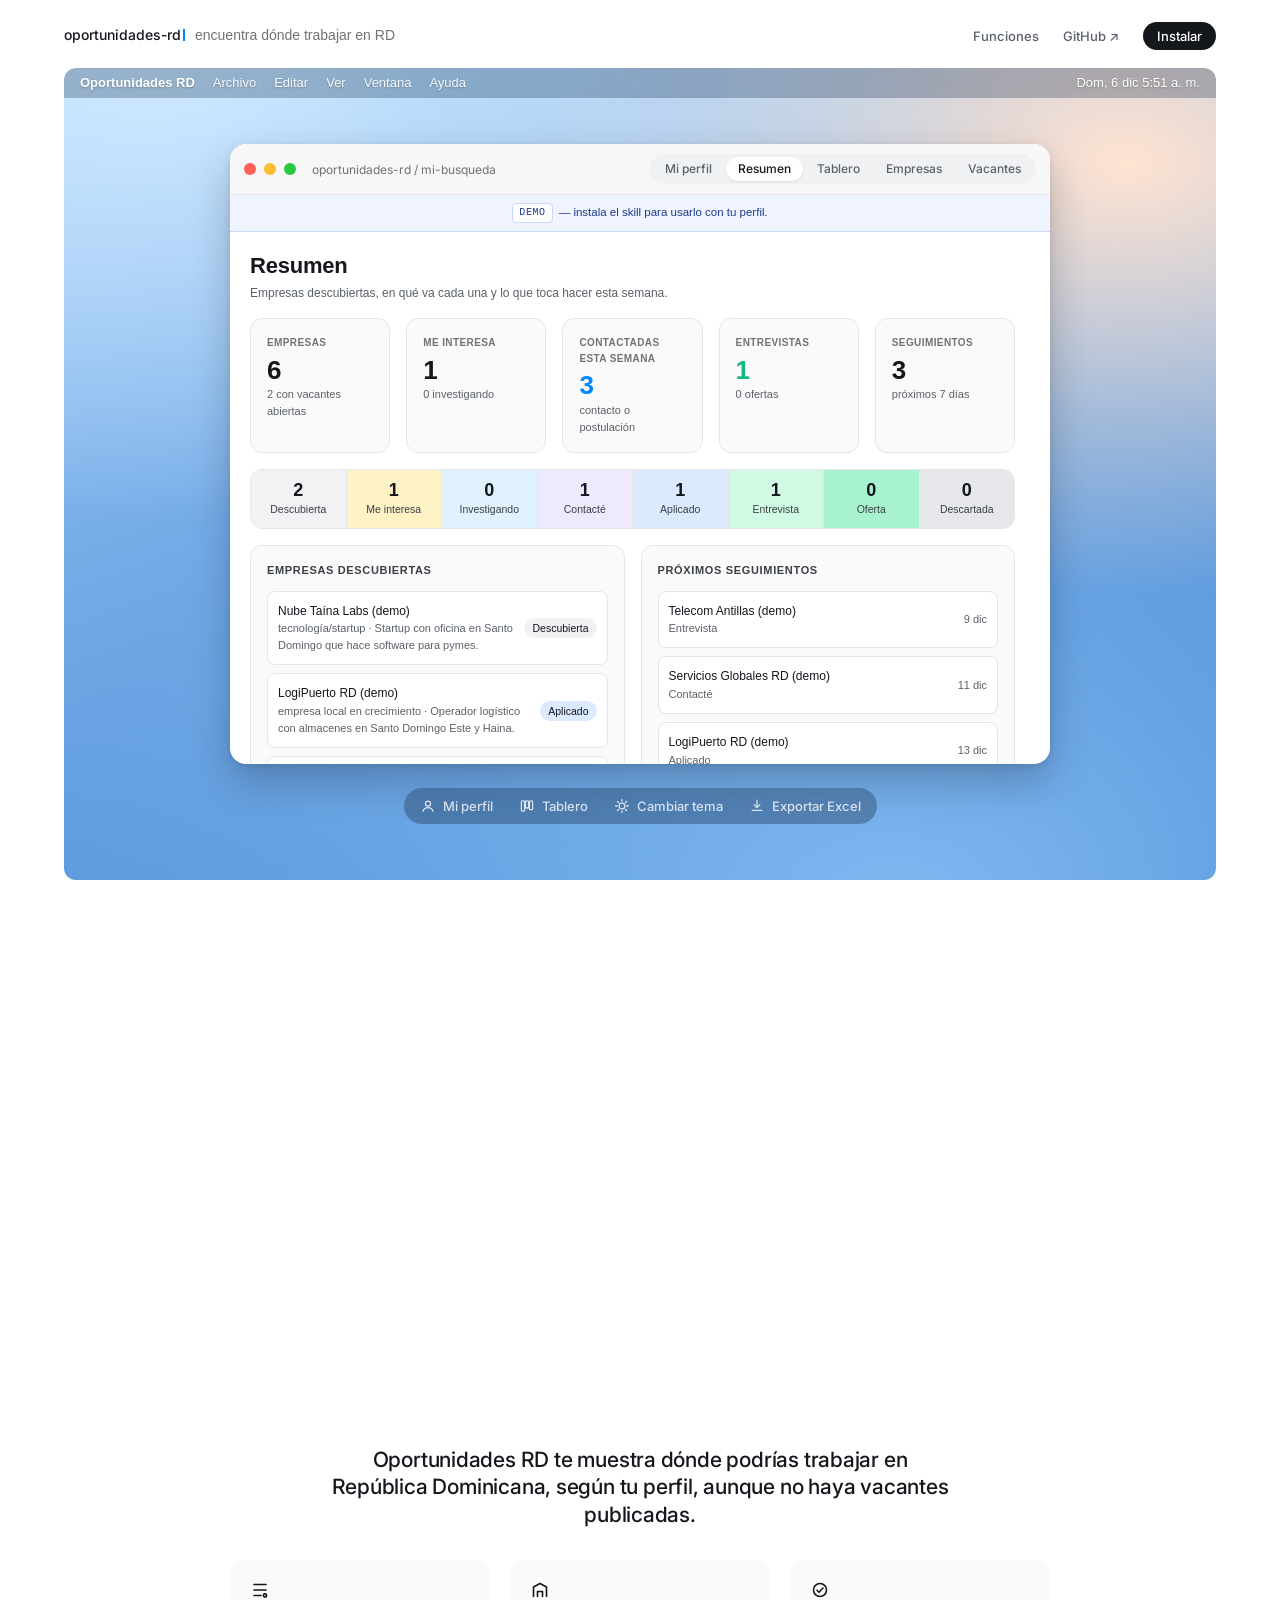
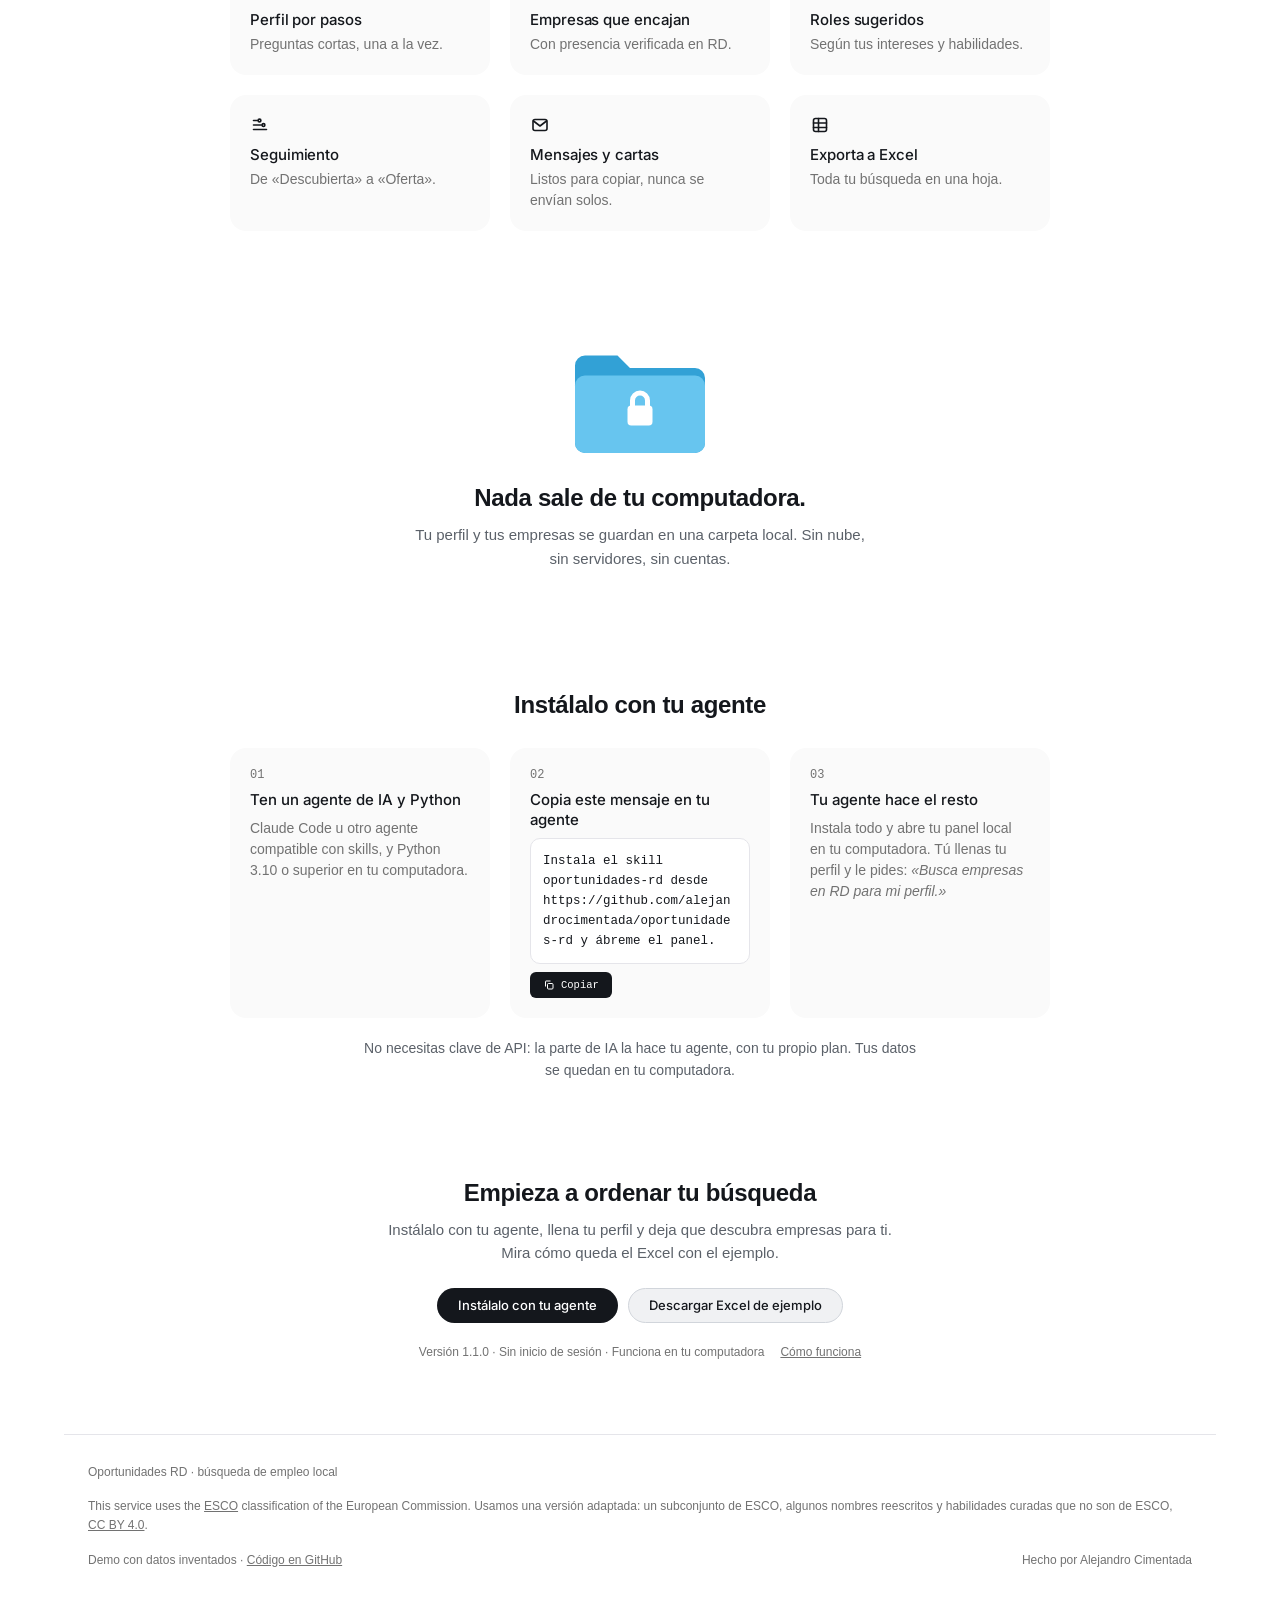
==== commit 89ad322b: "Mi perfil: edad, email, experiencia sí/no y roles abiertos Nuevos campos del perfil (edad, email, ti" ====
--- a/docs/index.html
+++ b/docs/index.html
@@ -9,7 +9,7 @@
 <script>try { if (localStorage.getItem("tema") === "oscuro") document.documentElement.dataset.theme = "dark"; } catch (_) {}</script>
 <link rel="preconnect" href="https://fonts.googleapis.com">
 <link rel="preconnect" href="https://fonts.gstatic.com" crossorigin>
-<link href="https://fonts.googleapis.com/css2?family=Inter:wght@400;500;600;700&display=swap" rel="stylesheet">
+<link href="https://fonts.googleapis.com/css2?family=Abhaya+Libre:wght@400;500;600;700&family=Inter:wght@400;500;600;700&display=swap" rel="stylesheet">
 <link rel="stylesheet" href="style.css">
 </head>
 <body>
@@ -54,7 +54,33 @@
     <section id="view-perfil" class="view">
 
       
+      <div class="q-inicio" id="q-inicio">
+        <h3 class="inicio-t" id="inicio-t" tabindex="-1">Arma tu perfil</h3>
+        <p class="inicio-p">Responde <span id="inicio-n">unas</span> preguntas cortas y te mostramos empresas en RD donde podrías trabajar.</p>
+        <button type="button" class="inicio-btn" id="q-empezar">Empezar</button>
+        <p class="inicio-tiempo"><svg viewBox="0 0 20 20" aria-hidden="true"><circle cx="10" cy="10" r="7.5"/><path d="M10 6v4l2.5 2"/></svg>Toma unos 3 minutos · demo, no se guarda nada</p>
+      </div>
+
+      
       <form id="form-perfil" class="encuesta" autocomplete="off" novalidate>
+        <div class="q" role="group" aria-labelledby="q-nombre" data-corto="Nombre" data-req="Escribe tu nombre.">
+          <h3 class="q-t" id="q-nombre">¿Cómo te llamas?</h3>
+          <p class="q-ayuda">Tu nombre y apellido.</p>
+          <input class="campo" name="nombre" required aria-labelledby="q-nombre" placeholder="Escribe tu nombre aquí…">
+        </div>
+
+        <div class="q" role="group" aria-labelledby="q-edad" data-corto="Edad" data-opcional>
+          <h3 class="q-t" id="q-edad">¿Cuántos años tienes?</h3>
+          <p class="q-ayuda">Algunas empresas tienen programas para jóvenes o pasantías. Opcional.</p>
+          <input class="campo corto" name="edad" type="number" min="14" max="90" inputmode="numeric" aria-labelledby="q-edad" placeholder="25">
+        </div>
+
+        <div class="q" role="group" aria-labelledby="q-email" data-corto="Correo" data-opcional>
+          <h3 class="q-t" id="q-email">¿Cuál es tu correo?</h3>
+          <p class="q-ayuda">Solo se guarda en tu computadora. Opcional.</p>
+          <input class="campo" name="email" type="email" aria-labelledby="q-email" placeholder="nombre@ejemplo.com">
+        </div>
+
         <div class="q" role="group" aria-labelledby="q-areas" data-corto="Áreas" data-req="Elige al menos un área (o escribe otra).">
           <h3 class="q-t" id="q-areas">¿Qué áreas te interesan?</h3>
           <p class="q-ayuda">Elige todas las que quieras: toca la opción o pulsa su letra.</p>
@@ -94,70 +120,88 @@
           <label class="q-lbl" id="otra-lbl" hidden>¿Cuál otra área?<input class="campo chico" name="intereses_otra" placeholder="ej. agricultura, deportes, bienes raíces"></label>
         </div>
 
+        <div class="q" role="group" aria-labelledby="q-tiene" data-corto="Experiencia laboral" data-req="Elige Sí o No.">
+          <h3 class="q-t" id="q-tiene">¿Tienes experiencia laboral?</h3>
+          <p class="q-ayuda">Cualquier trabajo cuenta, también pasantías.</p>
+          <div class="opciones dos" role="radiogroup" aria-labelledby="q-tiene">
+            <label class="opcion"><input type="radio" name="tiene_experiencia" value="si"><span><b>Sí</b></span></label>
+            <label class="opcion"><input type="radio" name="tiene_experiencia" value="no"><span><b>No, estoy empezando</b></span></label>
+          </div>
+        </div>
+
+        <div class="q" role="group" aria-labelledby="q-anos" data-corto="Años en tu campo" data-si="tiene_experiencia" data-req="Escribe cuántos años llevas en tu campo.">
+          <h3 class="q-t" id="q-anos">¿Cuántos años llevas en tu campo?</h3>
+          <p class="q-ayuda">Contando solo los trabajos de tu área.</p>
+          <input class="campo corto" name="anos_experiencia" type="number" min="0" max="60" inputmode="numeric" required aria-labelledby="q-anos" placeholder="0">
+        </div>
+
+        <div class="q" role="group" aria-labelledby="q-puesto" data-corto="Último trabajo" data-si="tiene_experiencia" data-req="Escribe tu último trabajo o el actual (o «ninguno»).">
+          <h3 class="q-t" id="q-puesto">¿Cuál es tu último trabajo o el actual?</h3>
+          <p class="q-ayuda">El puesto, como lo dirías en una entrevista.</p>
+          <input class="campo" name="puesto_actual" required aria-labelledby="q-puesto" placeholder="ej. Cajera en un supermercado">
+        </div>
+
+        <div class="q" role="group" aria-labelledby="q-exp" data-corto="Más sobre ti" data-si="tiene_experiencia" data-opcional>
+          <h3 class="q-t" id="q-exp">Cuéntanos algo más de tu experiencia</h3>
+          <p class="q-ayuda">Dos o tres frases. Se usan en tus cartas. Opcional.</p>
+          <textarea class="campo" name="experiencia" rows="3" aria-labelledby="q-exp" placeholder="ej. Llevo el inventario de la tienda y armé los reportes semanales en Excel."></textarea>
+        </div>
+
         <div class="q" role="group" aria-labelledby="q-estudios" data-corto="Estudios" data-req="Escribe qué estudiaste (puede ser el bachillerato).">
           <h3 class="q-t" id="q-estudios">¿Qué estudiaste?</h3>
           <p class="q-ayuda">Tu carrera, técnico o bachillerato.</p>
           <input class="campo" name="estudios" required aria-labelledby="q-estudios" placeholder="ej. Contabilidad, Enfermería, Bachillerato técnico">
         </div>
 
-        <div class="q" role="group" aria-labelledby="q-puesto" data-corto="Último trabajo" data-req="Escribe tu último trabajo o el actual (o «ninguno»).">
-          <h3 class="q-t" id="q-puesto">¿Cuál es tu último trabajo o el actual?</h3>
-          <p class="q-ayuda">El puesto, como lo dirías en una entrevista.</p>
-          <input class="campo" name="puesto_actual" required aria-labelledby="q-puesto" placeholder="ej. Cajera en un supermercado">
-        </div>
-
-        <div class="q" role="group" aria-labelledby="q-anos" data-corto="Experiencia" data-req="Escribe un número de años (0 si estás empezando).">
-          <h3 class="q-t" id="q-anos">¿Cuántos años de experiencia tienes?</h3>
-          <p class="q-ayuda">En total, contando todos tus trabajos.</p>
-          <input class="campo corto" name="anos_experiencia" type="number" min="0" max="50" inputmode="numeric" required aria-labelledby="q-anos" placeholder="0">
-        </div>
-
-        <div class="q" role="group" aria-labelledby="q-exp" data-corto="Más sobre ti" data-opcional>
-          <h3 class="q-t" id="q-exp">Cuéntanos algo más de tu experiencia</h3>
-          <p class="q-ayuda">Dos o tres frases. Se usan en tus cartas. Opcional.</p>
-          <textarea class="campo" name="experiencia" rows="3" aria-labelledby="q-exp" placeholder="ej. Llevo el inventario de la tienda y armé los reportes semanales en Excel."></textarea>
-        </div>
-
         <div class="q" role="group" aria-labelledby="q-habs" data-corto="Habilidades" data-req="Añade al menos una habilidad.">
           <h3 class="q-t" id="q-habs">Tus habilidades</h3>
-          <p class="q-ayuda">Toca las sugeridas o busca las tuyas.</p>
+          <p class="q-ayuda">Toca las de tus áreas o busca otras.</p>
           <div class="sug" id="sug-habilidades" aria-live="polite"></div>
           <label class="sr" for="chip-habilidades">Busca y añade tus habilidades</label>
-          <div class="chipbox" data-for="habilidades" data-placeholder="Escribe en español o inglés: Excel, contabilidad, Figma…"></div>
-          <p class="hint ac-ayuda">Unas 2.600 habilidades (de <a href="https://esco.ec.europa.eu/es" target="_blank" rel="noopener">ESCO</a>
-            y herramientas actuales), con ↑ ↓ y Enter. Si la tuya no aparece, Enter la añade tal cual.</p>
+          <div class="chipbox" data-for="habilidades" data-placeholder="Busca una habilidad"></div>
           <textarea name="habilidades" hidden></textarea>
         </div>
 
-        <div class="q" role="group" aria-labelledby="q-roles" data-corto="Roles" data-req="Elige o añade al menos un rol.">
-          <h3 class="q-t" id="q-roles">Roles que buscas</h3>
-          <p class="q-ayuda">Según tus intereses, experiencia y habilidades. Toca para elegir o añade los tuyos.</p>
+        <div class="q" role="group" aria-labelledby="q-roles" data-corto="Roles" data-req="Elige un rol, añade uno o marca «No sé».">
+          <h3 class="q-t" id="q-roles">¿Qué roles buscas?</h3>
+          <p class="q-ayuda">Toca los que te interesen o escribe otro.</p>
+          <div class="sug" id="sug-roles" aria-live="polite"></div>
           <label class="sr" for="chip-roles_objetivo">Añade tus roles</label>
-          <div class="chipbox" data-for="roles_objetivo" data-placeholder="ej. Analista de datos, Contador, Diseñador UX…"></div>
-          <div class="sug" id="sug-roles" aria-live="polite"></div>
+          <div class="chipbox" data-for="roles_objetivo" data-placeholder="Escribe otro rol"></div>
           <textarea name="roles_objetivo" hidden></textarea>
+          <label class="opcion no-se"><input type="checkbox" name="roles_abiertos" data-resumen="No sé, muéstrame opciones"><span><b>No sé todavía: muéstrame opciones</b></span></label>
         </div>
 
         <div class="q" role="group" aria-labelledby="q-idiomas" data-corto="Idiomas" data-opcional>
           <h3 class="q-t" id="q-idiomas">¿Qué idiomas hablas?</h3>
-          <p class="q-ayuda">Con tu nivel. Enter añade cada uno.</p>
-          <label class="sr" for="chip-idiomas">Idiomas, con nivel</label>
-          <div class="chipbox" data-for="idiomas" data-placeholder="ej. Inglés (C1)"></div>
+          <p class="q-ayuda">Elige el idioma y tu nivel.</p>
+          <div class="idioma-add">
+            <label class="sr" for="idioma-sel">Idioma</label>
+            <select id="idioma-sel" class="campo chico">
+              <option>Inglés</option><option>Español</option><option>Francés</option><option>Portugués</option><option>Italiano</option>
+              <option>Alemán</option><option>Chino mandarín</option><option>Japonés</option><option>Criollo haitiano</option>
+            </select>
+            <div class="niveles" role="radiogroup" aria-label="Nivel">
+              <label class="nivel"><input type="radio" name="_nivel" value="A1"><span>A1</span></label><label class="nivel"><input type="radio" name="_nivel" value="A2"><span>A2</span></label><label class="nivel"><input type="radio" name="_nivel" value="B1"><span>B1</span></label><label class="nivel"><input type="radio" name="_nivel" value="B2" checked><span>B2</span></label><label class="nivel"><input type="radio" name="_nivel" value="C1"><span>C1</span></label><label class="nivel"><input type="radio" name="_nivel" value="C2"><span>C2</span></label><label class="nivel"><input type="radio" name="_nivel" value="Nativo"><span>Nativo</span></label>
+            </div>
+            <button type="button" class="btn small" id="idioma-ok">Añadir</button>
+          </div>
+          <div class="chipbox solo-lista" data-for="idiomas"></div>
           <textarea name="idiomas" hidden></textarea>
         </div>
 
         <div class="q" role="group" aria-labelledby="q-donde" data-corto="Dónde y cómo" data-req="Escribe en qué ciudad quieres trabajar.">
           <h3 class="q-t" id="q-donde">¿Dónde y cómo quieres trabajar?</h3>
-          <p class="q-ayuda">Tu ciudad y la modalidad que prefieres.</p>
+          <p class="q-ayuda">Tu ciudad, la modalidad y los días.</p>
           <input class="campo" name="ubicacion" required aria-label="Ciudad" placeholder="Santo Domingo">
           <div class="opciones tres" role="radiogroup" aria-label="Modalidad">
             <label class="opcion"><input type="radio" name="preferencias.modalidad" value="presencial"><span><b>Presencial</b></span></label>
             <label class="opcion"><input type="radio" name="preferencias.modalidad" value="hibrido"><span><b>Híbrido</b></span></label>
             <label class="opcion"><input type="radio" name="preferencias.modalidad" value="remoto"><span><b>Remoto</b></span></label>
           </div>
-          <div class="q-fila">
-            <label class="q-lbl">Días remotos<input class="campo chico" name="preferencias.dias_remotos" type="number" min="0" max="5" inputmode="numeric"></label>
-            <label class="q-lbl">Días y horario<input class="campo chico" name="preferencias.dias" placeholder="lunes a viernes"></label>
+          <div class="opciones dos" role="radiogroup" aria-label="Días">
+            <label class="opcion"><input type="radio" name="preferencias.dias" value="lunes a viernes" data-resumen="L-V"><span><b>L-V</b><small>lunes a viernes</small></span></label>
+            <label class="opcion"><input type="radio" name="preferencias.dias" value="lunes a sábado" data-resumen="L-S"><span><b>L-S</b><small>lunes a sábado</small></span></label>
           </div>
         </div>
 
@@ -167,32 +211,6 @@
           <input class="campo corto" name="preferencias.salario_minimo_dop" type="number" min="0" inputmode="numeric" aria-labelledby="q-salario" placeholder="45000">
           <label class="check q-check"><input name="preferencias.salario_flexible_startups" type="checkbox" data-resumen="flexible en startups">
             <span>En startups, un salario menor (con equity o variable) es «a conversar», no una alerta</span></label>
-        </div>
-
-        <div class="q" role="group" aria-labelledby="q-nombre" data-corto="Nombre y titular" data-opcional>
-          <h3 class="q-t" id="q-nombre">Tu nombre y titular</h3>
-          <p class="q-ayuda">Como van en tus cartas.</p>
-          <label class="q-lbl">Nombre<input class="campo chico" name="nombre"></label>
-          <label class="q-lbl">Titular profesional<input class="campo chico" name="titular" placeholder="ej. Contadora con 5 años en auditoría"></label>
-        </div>
-
-        <div class="q" role="group" aria-labelledby="q-enlaces" data-corto="Enlaces" data-opcional>
-          <h3 class="q-t" id="q-enlaces">Tus enlaces</h3>
-          <p class="q-ayuda">Déjalos vacíos si no los tienes.</p>
-          <label class="q-lbl">LinkedIn<input class="campo chico" name="enlaces.linkedin" type="url" placeholder="https://www.linkedin.com/in/…"></label>
-          <label class="q-lbl">GitHub (si aplica)<input class="campo chico" name="enlaces.github" type="url" placeholder="https://github.com/…"></label>
-          <label class="q-lbl">Portafolio<input class="campo chico" name="enlaces.portafolio" type="url" placeholder="https://…"></label>
-          <details class="avanzado">
-            <summary>Opciones avanzadas: ¿quién redacta tus mensajes y cartas?</summary>
-            <div class="row">
-              <label class="lbl">Proveedor<select name="ia.proveedor">
-                <option value="agente">Tu agente (Claude Code), sin clave</option>
-                <option value="claude">Claude, con tu ANTHROPIC_API_KEY</option>
-                <option value="openai">OpenAI, con tu OPENAI_API_KEY</option>
-                <option value="ninguno">Ninguno (plantillas básicas)</option></select></label>
-              <label class="lbl">Modelo (opcional)<input name="ia.modelo" placeholder="vacío = claude-sonnet-5-5 / gpt-5"></label>
-            </div>
-          </details>
         </div>
 
         <div class="q q-fin" id="q-fin" role="group" aria-labelledby="q-listo">
@@ -311,7 +329,7 @@
     <div class="fcard reveal">
       <svg viewBox="0 0 20 20" aria-hidden="true"><path d="M4 4.5h12M4 10h12M4 15.5h7"/><circle cx="15" cy="15.5" r="1.6"/></svg>
       <h3>Perfil por pasos</h3>
-      <p>Ocho preguntas cortas.</p>
+      <p>Preguntas cortas, una a la vez.</p>
     </div>
     <div class="fcard reveal">
       <svg viewBox="0 0 20 20" aria-hidden="true"><path d="M3.5 16.5V7l6.5-3.5L16.5 7v9.5"/><path d="M7.5 16.5v-5h5v5"/></svg>
--- a/docs/style.css
+++ b/docs/style.css
@@ -1,6 +1,7 @@
 /* Oportunidades RD: estilo minimalista de app de escritorio (fuente del sistema + Inter), la app dentro de una
    ventana sobre un escritorio, modo claro y oscuro. */
 :root {
+  --portada: #0B3D73; --portada-t: #EAF3FF; --portada-p: #B9D3F0; --portada-btn: #CDE4FF;
   --bg: #FFFFFF; --card: #FAFAFA; --card-2: #F0F1F3; --panel: #FFFFFF; --titlebar: #F7F7F8;
   --ink: #14171C; --text-2: #3A3F46; --muted: #5B6169; --faint: #727272;
   --line: #E5E5EA; --line-2: #D1D5DB; --chip-bg: #E9E9EE;
@@ -27,6 +28,7 @@
   color-scheme: light;
 }
 :root[data-theme="dark"] {
+  --portada: #0A2C52; --portada-t: #E6F0FC; --portada-p: #A9C3E2; --portada-btn: #BFDBFF;
   --bg: #0E0E11; --card: #17171B; --card-2: #1F1F24; --panel: #121215; --titlebar: #18181C;
   --ink: #F2F2F5; --text-2: #D4D4D8; --muted: #A1A1AA; --faint: #8B8B94;
   --line: #2A2A31; --line-2: #3A3A42; --chip-bg: #2A2A31;
@@ -397,6 +399,57 @@
 .q-nav button:last-child { border-radius: 0 6px 6px 0; }
 .q-nav button:disabled { opacity: .35; cursor: default; }
 .q-nav svg { width: 18px; height: 18px; fill: none; stroke: currentColor; stroke-width: 2; stroke-linecap: round; stroke-linejoin: round; }
+/* La encuesta usa Abhaya Libre (serif, Google Fonts, licencia OFL), como el formulario de referencia.
+   Al cambiar --sans aquí, todas las reglas de la encuesta que usan var(--sans) la toman. */
+#view-perfil { --sans: "Abhaya Libre", Georgia, "Times New Roman", serif; font-family: var(--sans); }
+#view-perfil :is(input, textarea, select, button, kbd) { font-family: var(--sans); }
+#view-perfil .q-t { font-size: 27px; font-weight: 500; letter-spacing: 0; }
+#view-perfil .q-ayuda { font-size: 17px; }
+#view-perfil .opcion b { font-size: 15px; }
+#view-perfil .q-pista, #view-perfil .q-lbl { font-size: 14px; }
+#view-perfil .fin-item span { font-size: 13px; }
+#view-perfil .fin-item b { font-size: 15px; }
+/* portada: título, descripción, «Empezar» y el tiempo, centrados en la ventana (como la portada de un Typeform) */
+.q-inicio { display: none; }
+#view-perfil.en-inicio .encuesta, #view-perfil.en-inicio .q-nav { display: none; }
+/* Con la portada abierta, el cuerpo de la ventana es un solo color de borde a borde (sin la línea de progreso). */
+.win-body:has(#view-perfil.en-inicio.on) { background: var(--portada); scrollbar-gutter: auto; }
+.window:has(#view-perfil.en-inicio.on) .q-progreso { visibility: hidden; }
+#view-perfil.en-inicio .q-inicio { flex: 1; display: flex; flex-direction: column; align-items: center; justify-content: center;
+  width: 100%; max-width: 720px; margin: 0 auto; padding: 32px 0; text-align: center; animation: q-entra .3s ease-out both; }
+#view-perfil.saliendo .q-inicio { animation: q-sale .16s ease-in both; }
+.inicio-t { font: 400 36px/1.15 var(--sans); letter-spacing: 0; color: var(--portada-t); outline: none; }
+.inicio-p { margin: 12px 0 0; max-width: 600px; font-size: 18px; line-height: 1.5; color: var(--portada-p); text-wrap: balance; }
+.inicio-btn { margin-top: 32px; height: 40px; padding: 0 18px; border: 0; border-radius: 6px; background: var(--portada-btn);
+  color: var(--portada); font: 500 18px/1 var(--sans); cursor: pointer; transition: filter .12s; }
+.inicio-btn:hover { filter: brightness(.95); }
+.inicio-btn:focus-visible { outline: 2px solid var(--portada-btn); outline-offset: 3px; }
+.inicio-tiempo { display: inline-flex; align-items: center; gap: 5px; margin: 12px 0 0; font-size: 14px; color: var(--portada-p); }
+.inicio-tiempo svg { width: 13px; height: 13px; fill: none; stroke: currentColor; stroke-width: 1.8; stroke-linecap: round; stroke-linejoin: round; }
+.opciones.dos { grid-template-columns: repeat(2, minmax(0, 1fr)); max-width: 420px; }
+.opcion small { display: block; font-size: 13px; color: var(--muted); }
+.opcion > span:has(small) { align-items: center; }
+.opcion > span:has(small) b { display: flex; flex-direction: column; }
+.q .no-se { display: inline-block; margin-top: 16px; }
+.q .no-se > span { padding: 8px 12px 8px 8px; }
+/* idiomas: idioma + nivel + Añadir */
+.idioma-add { display: flex; align-items: center; flex-wrap: wrap; gap: 10px 14px; margin-top: 18px; }
+#form-perfil .idioma-add select.campo { width: auto; min-width: 170px; margin: 0; cursor: pointer; }
+.niveles { display: flex; flex-wrap: wrap; gap: 4px; }
+.nivel { position: relative; cursor: pointer; }
+.nivel input { position: absolute; opacity: 0; pointer-events: none; }
+.nivel span { display: grid; place-items: center; min-width: 40px; height: 34px; padding: 0 8px; border-radius: 6px;
+  border: 1px solid color-mix(in srgb, var(--accent) 34%, transparent); background: color-mix(in srgb, var(--accent) 5%, transparent);
+  font-size: 15px; color: var(--ink); transition: background .12s, border-color .12s; }
+.nivel:hover span { background: color-mix(in srgb, var(--accent) 11%, transparent); }
+.nivel input:checked + span { background: var(--accent); border-color: var(--accent); color: #FFFFFF; }
+:root[data-theme="dark"] .nivel input:checked + span { color: #06121F; }
+.nivel input:focus-visible + span { outline: 2px solid var(--accent); outline-offset: 2px; }
+#form-perfil .idioma-add .btn { height: 34px; padding: 0 14px; border: 0; border-radius: 6px; background: var(--pill); color: var(--ink);
+  font: 500 15px/1 var(--sans); cursor: pointer; }
+#form-perfil .idioma-add .btn:hover { filter: brightness(.95); }
+.q .list-chips .vacio { display: none; }
+.chipbox.solo-lista { margin-top: 14px; }
 /* habilidades, roles e idiomas dentro de la encuesta */
 .q .sug { margin-top: 18px; }
 .q .chipbox + .sug { margin-top: 14px; }
@@ -496,6 +549,8 @@
   .pipeline div:nth-child(n+5) { border-top: 1px solid var(--line); }
 }
 @media (max-width: 640px) {
+  .inicio-t { font-size: 26px; }
+  .inicio-p { font-size: 15px; }
   .top { padding: 16px; }
   .stage { width: 100%; border-radius: 0; padding: 12px 10px 18px; height: auto; gap: 16px; }
   .window { flex: none; height: auto; }
@@ -621,3 +676,5 @@
 .rolelist span { display: block; color: var(--muted); font-size: 11.5px; line-height: 1.5; margin-top: 2px; }
 .d-rol { display: flex; flex-direction: column; gap: 4px; font-size: 11px; font-weight: 600; color: var(--text-2); margin-bottom: 4px; }
 .tbl td:last-child .btn { color: var(--btn-fg); }
+
+@media (prefers-reduced-motion: reduce) { #view-perfil.en-inicio .q-inicio, #view-perfil.saliendo .q-inicio { animation: none; } }
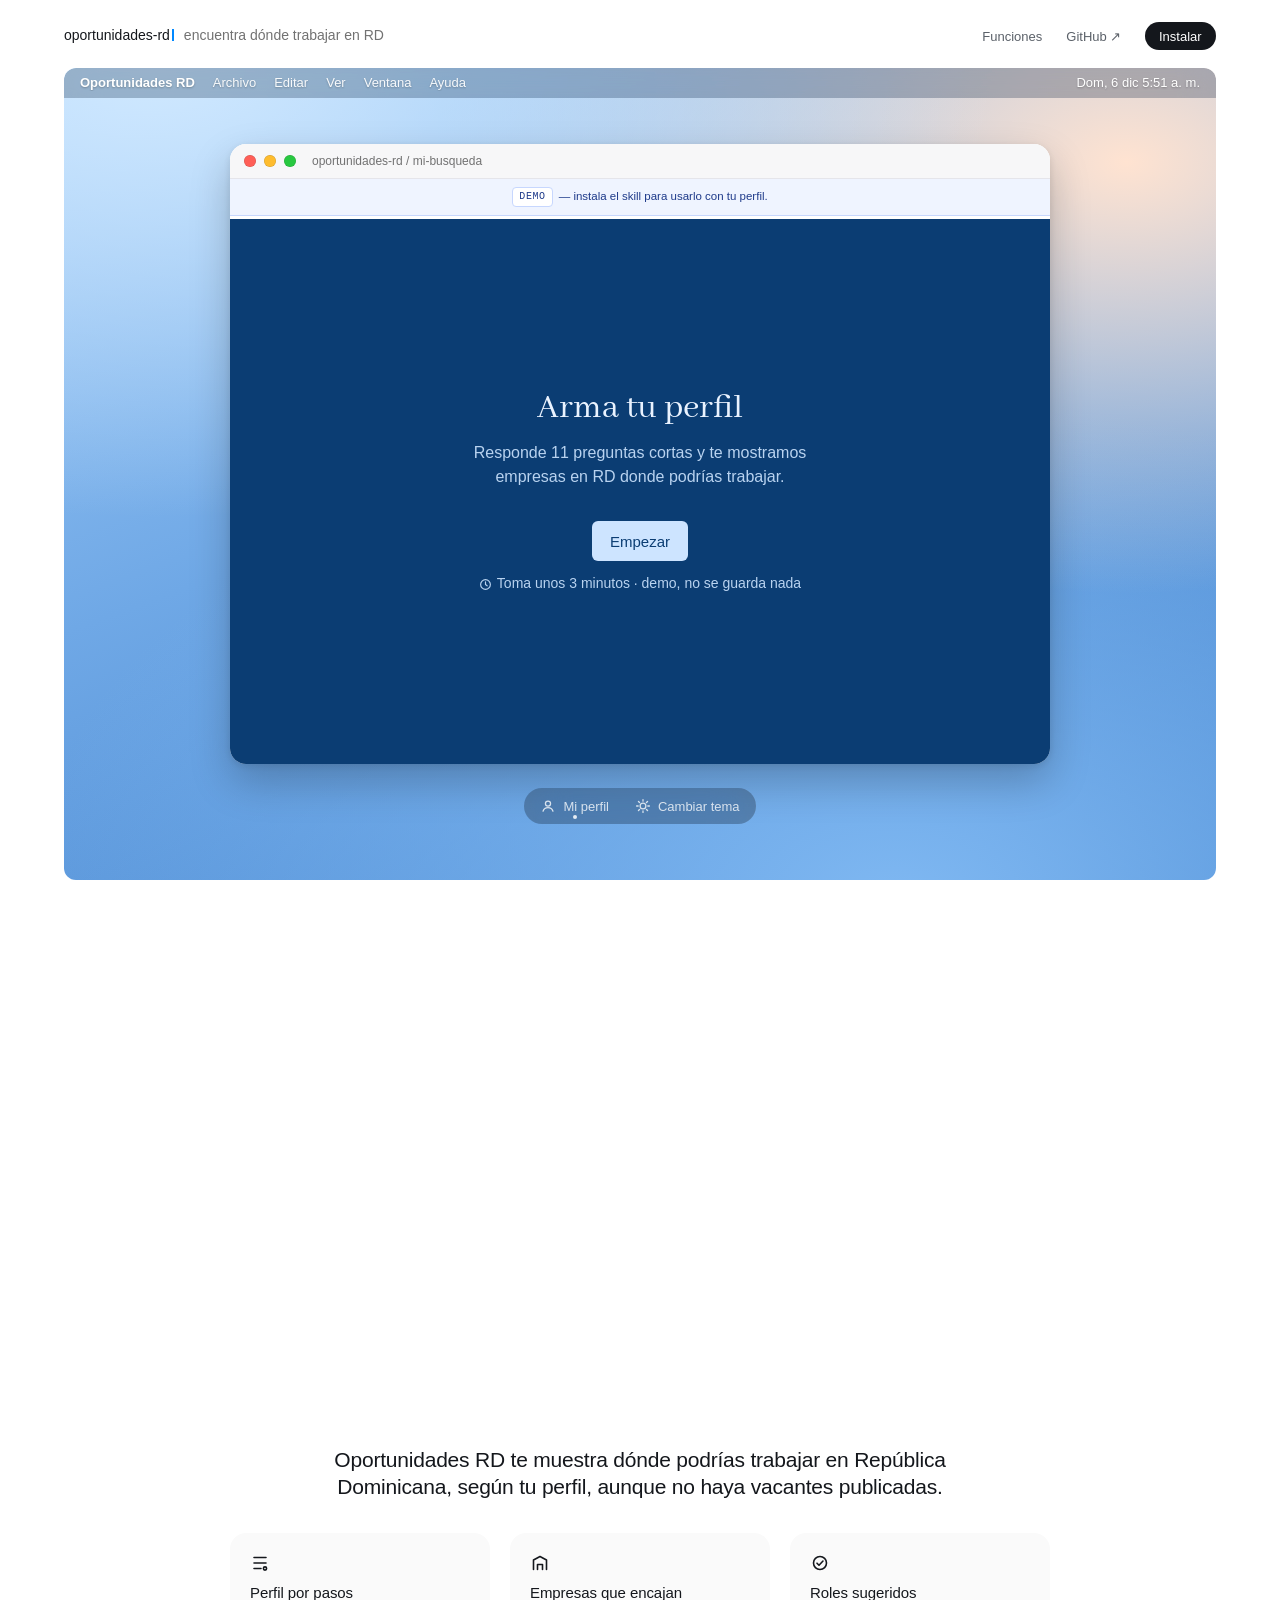
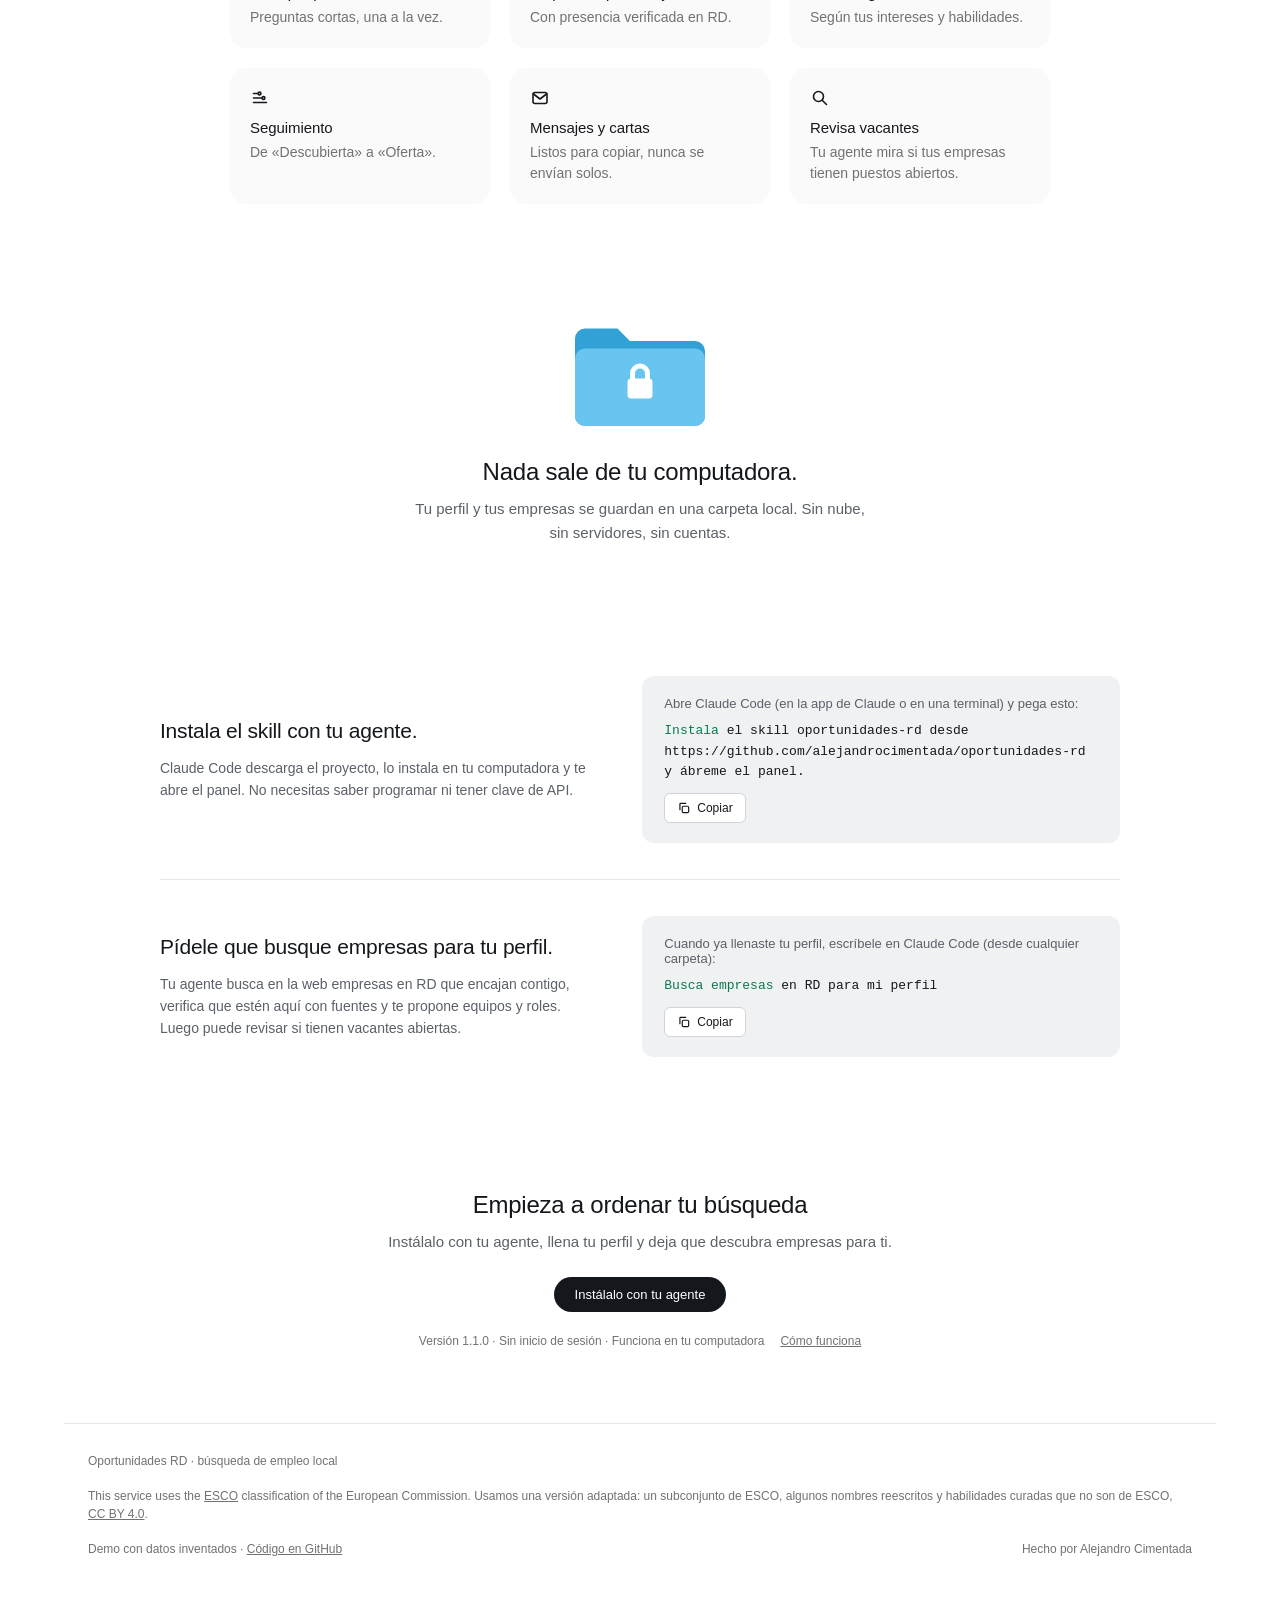
==== commit f4ef5344: "Ventana con botones que funcionan y solo «Mi perfil» - Rojo cierra (y reinicia la encuesta), amarill" ====
--- a/docs/index.html
+++ b/docs/index.html
@@ -9,7 +9,7 @@
 <script>try { if (localStorage.getItem("tema") === "oscuro") document.documentElement.dataset.theme = "dark"; } catch (_) {}</script>
 <link rel="preconnect" href="https://fonts.googleapis.com">
 <link rel="preconnect" href="https://fonts.gstatic.com" crossorigin>
-<link href="https://fonts.googleapis.com/css2?family=Abhaya+Libre:wght@400;500;600;700&family=Inter:wght@400;500;600;700&display=swap" rel="stylesheet">
+<link href="https://fonts.googleapis.com/css2?family=Abhaya+Libre:wght@400;500;600;700&display=swap" rel="stylesheet">
 <link rel="stylesheet" href="style.css">
 </head>
 <body>
@@ -36,16 +36,14 @@
     <span id="reloj"></span>
   </div>
 
+<p class="escritorio-vacio" id="escritorio-vacio" role="status"></p>
 <section class="window" id="app">
   <div class="titlebar">
-    <div class="dots"><i></i><i></i><i></i><span>oportunidades-rd / mi-busqueda</span></div>
-    <nav class="tabs" role="tablist" aria-label="Secciones">
-      <button data-view="perfil">Mi perfil</button>
-      <button data-view="resumen" class="on">Resumen</button>
-      <button data-view="tablero">Tablero</button>
-      <button data-view="empresas">Empresas</button>
-      <button data-view="vacantes">Vacantes</button>
-    </nav>
+    <div class="dots">
+      <button type="button" class="dot rojo" id="win-cerrar" aria-label="Cerrar ventana"><svg viewBox="0 0 10 10" aria-hidden="true"><path d="M2.5 2.5l5 5M7.5 2.5l-5 5"/></svg></button>
+      <button type="button" class="dot amarillo" id="win-min" aria-label="Minimizar ventana"><svg viewBox="0 0 10 10" aria-hidden="true"><path d="M2 5h6"/></svg></button>
+      <button type="button" class="dot verde" id="win-max" aria-label="Pantalla completa"><svg viewBox="0 0 10 10" aria-hidden="true"><path d="M2.6 6.4V2.6h3.8M7.4 3.6v3.8H3.6"/></svg></button>
+      <span>oportunidades-rd / mi-busqueda</span></div>
   </div>
   <a class="demo-tag" href="#instalar"><b>Demo</b> — instala el skill para usarlo con tu perfil.</a>
 
@@ -217,20 +215,29 @@
           <h3 class="q-t" id="q-listo">¡Listo!</h3>
           <p class="q-ayuda">Es una demo: no se guardó nada. Toca una respuesta para cambiarla.</p>
           <div class="fin-resumen" id="fin-resumen"></div>
-          <div class="fin-paso">
-            <span>Ahora pídele a tu agente:</span>
-            <div><code id="msg-agente">Busca empresas en RD para mi perfil</code>
-              <button type="button" class="q-ok" data-copiar="#msg-agente"><svg viewBox="0 0 24 24" aria-hidden="true"><rect x="9" y="9" width="11" height="11" rx="2"/><path d="M5 15V5a1 1 0 0 1 1-1h9"/></svg>Copiar</button></div>
-          </div>
-          <div class="fin-extra">
-            <button type="submit" class="btn ghost small" id="btn-buscar">Guardar y revisar vacantes</button>
-            <span id="buscar-info"></span>
-          </div>
-          <div class="card progreso" id="progreso" hidden>
-            <h4>Revisión de vacantes <small id="prog-texto"></small></h4>
-            <div class="bar"><div id="prog-bar"></div></div>
-            <pre id="prog-log"></pre>
-          </div>
+          <div class="fin-acciones"><button type="button" class="q-ok" id="q-continuar">Continuar <span aria-hidden="true">→</span></button></div>
+        </div>
+
+        
+        
+        <div class="q-sig" id="q-sig" role="group" aria-labelledby="sig-t">
+          <h3 class="q-t" id="sig-t" tabindex="-1">Úsalo con tu perfil real</h3>
+          <p class="q-ayuda">Esto fue una demo. Instálalo en tu computadora con tu agente de IA: no necesitas saber programar.</p>
+          <ol class="sig-pasos">
+          
+            <li><div class="sig-txt"><b>Ten un agente de IA y Python.</b><p>Claude Code u otro agente compatible con skills, y Python 3.10 o superior.</p></div>
+              <div class="sig-cmd"><p>Para revisar si tienes Python, escribe en una terminal:</p><code>python --version</code></div></li>
+            <li><div class="sig-txt"><b>Pídele que lo instale.</b><p>Tu agente descarga el proyecto, instala lo necesario y te abre el panel.</p></div>
+              <div class="sig-cmd"><p>Copia este mensaje en tu agente:</p>
+                <div class="cmd"><code id="msg-instalar-fin"><b>Instala</b> el skill oportunidades-rd desde https://github.com/alejandrocimentada/oportunidades-rd y ábreme el panel.</code>
+                  <button type="button" class="cmd-copiar" data-copiar="#msg-instalar-fin"><svg viewBox="0 0 24 24" aria-hidden="true"><rect x="9" y="9" width="11" height="11" rx="2"/><path d="M5 15V5a1 1 0 0 1 1-1h9"/></svg>Copiar</button></div></div></li>
+            <li><div class="sig-txt"><b>Llena tu perfil ahí.</b><p>Se guarda solo en tu computadora. Luego le pides que busque empresas para ti.</p></div>
+              <div class="sig-cmd"><p>Después, escríbele:</p>
+                <div class="cmd"><code id="msg-buscar-demo"><b>Busca empresas</b> en RD para mi perfil</code>
+                  <button type="button" class="cmd-copiar" data-copiar="#msg-buscar-demo"><svg viewBox="0 0 24 24" aria-hidden="true"><rect x="9" y="9" width="11" height="11" rx="2"/><path d="M5 15V5a1 1 0 0 1 1-1h9"/></svg>Copiar</button></div></div></li>
+          
+          </ol>
+          <button type="button" class="q-saltar sig-volver" id="sig-volver">← Volver al resumen</button>
         </div>
       </form>
 
@@ -313,18 +320,16 @@
 
   <nav class="dock" aria-label="Acciones rápidas">
     <button type="button" class="dock-btn" data-ir="perfil"><svg viewBox="0 0 20 20" aria-hidden="true"><circle cx="10" cy="7" r="3.2"/><path d="M3.8 16.5c.9-3 3.3-4.6 6.2-4.6s5.3 1.6 6.2 4.6"/></svg><span>Mi perfil</span></button>
-    <button type="button" class="dock-btn" data-ir="tablero"><svg viewBox="0 0 20 20" aria-hidden="true"><rect x="3" y="3.5" width="4" height="13" rx="1.2"/><rect x="8" y="3.5" width="4" height="9" rx="1.2"/><rect x="13" y="3.5" width="4" height="11" rx="1.2"/></svg><span>Tablero</span></button>
     <button type="button" class="dock-btn" id="btn-tema" aria-label="Cambiar a modo oscuro"><svg viewBox="0 0 20 20" aria-hidden="true"><circle cx="10" cy="10" r="3.6"/><path d="M10 2v2M10 16v2M2 10h2M16 10h2M4.3 4.3l1.4 1.4M14.3 14.3l1.4 1.4M4.3 15.7l1.4-1.4M14.3 5.7l1.4-1.4"/></svg><span>Cambiar tema</span></button>
-    <a class="dock-btn" href="oportunidades-demo.xlsx" download><svg viewBox="0 0 20 20" aria-hidden="true"><path d="M10 3v9M6.5 8.5 10 12l3.5-3.5M4 15.5h12"/></svg><span>Exportar Excel</span></a>
   </nav>
 </section>
 </div>
 
-<section class="intro">
+<section class="intro" id="funciones">
   <h2 class="reveal">Oportunidades RD te muestra dónde podrías trabajar en República Dominicana, según tu perfil, aunque no haya vacantes publicadas.</h2>
 </section>
 
-<section class="features" id="funciones">
+<section class="features">
   <div class="fgrid">
     <div class="fcard reveal">
       <svg viewBox="0 0 20 20" aria-hidden="true"><path d="M4 4.5h12M4 10h12M4 15.5h7"/><circle cx="15" cy="15.5" r="1.6"/></svg>
@@ -352,9 +357,9 @@
       <p>Listos para copiar, nunca se envían solos.</p>
     </div>
     <div class="fcard reveal">
-      <svg viewBox="0 0 20 20" aria-hidden="true"><rect x="3.5" y="3.5" width="13" height="13" rx="2"/><path d="M3.5 8h13M3.5 12.5h13M8.5 3.5v13"/></svg>
-      <h3>Exporta a Excel</h3>
-      <p>Toda tu búsqueda en una hoja.</p>
+      <svg viewBox="0 0 20 20" aria-hidden="true"><circle cx="8.5" cy="8.5" r="5"/><path d="m12.2 12.2 4.3 4.3"/></svg>
+      <h3>Revisa vacantes</h3>
+      <p>Tu agente mira si tus empresas tienen puestos abiertos.</p>
     </div>
   </div>
 </section>
@@ -371,30 +376,37 @@
 </section>
 
 
-<section class="install" id="instalar">
-  <h2>Instálalo con tu agente</h2>
-  <ol class="install-steps">
-    <li><span>01</span><b>Ten un agente de IA y Python</b>
-      <p>Claude Code u otro agente compatible con skills, y Python 3.10 o superior en tu computadora.</p></li>
-    <li><span>02</span><b>Copia este mensaje en tu agente</b>
-      <div class="term copy">
-        <code id="msg-instalar">Instala el skill oportunidades-rd desde https://github.com/alejandrocimentada/oportunidades-rd y ábreme el panel.</code>
-        <button type="button" class="btn small" data-copiar="#msg-instalar"><svg viewBox="0 0 24 24" aria-hidden="true"><rect x="9" y="9" width="11" height="11" rx="2"/><path d="M5 15V5a1 1 0 0 1 1-1h9"/></svg>Copiar</button>
-      </div></li>
-    <li><span>03</span><b>Tu agente hace el resto</b>
-      <p>Instala todo y abre tu panel local en tu computadora. Tú llenas tu perfil y le pides: <i>«Busca empresas en RD para mi perfil.»</i></p></li>
-  </ol>
-  <p class="install-note">No necesitas clave de API: la parte de IA la hace tu agente, con tu propio plan. Tus datos se quedan en tu computadora.</p>
-</section>
-
-
-<section class="start">
+<section class="agente-sec" id="instalar">
+  <div class="agent reveal">
+    <div>
+      <h3>Instala el skill con tu agente.</h3>
+      <p>Claude Code descarga el proyecto, lo instala en tu computadora y te abre el panel. No necesitas saber programar ni tener clave de API.</p>
+    </div>
+    <div class="term">
+      <span>Abre Claude Code (en la app de Claude o en una terminal) y pega esto:</span>
+      <div class="cmd"><code id="msg-instalar"><b>Instala</b> el skill oportunidades-rd desde https://github.com/alejandrocimentada/oportunidades-rd y ábreme el panel.</code>
+        <button type="button" class="cmd-copiar" data-copiar="#msg-instalar"><svg viewBox="0 0 24 24" aria-hidden="true"><rect x="9" y="9" width="11" height="11" rx="2"/><path d="M5 15V5a1 1 0 0 1 1-1h9"/></svg>Copiar</button></div>
+    </div>
+  </div>
+  <div class="agent reveal">
+    <div>
+      <h3>Pídele que busque empresas para tu perfil.</h3>
+      <p>Tu agente busca en la web empresas en RD que encajan contigo, verifica que estén aquí con fuentes y te propone equipos y roles. Luego puede revisar si tienen vacantes abiertas.</p>
+    </div>
+    <div class="term">
+      <span>Cuando ya llenaste tu perfil, escríbele en Claude Code (desde cualquier carpeta):</span>
+      <div class="cmd"><code id="msg-agente-pie"><b>Busca empresas</b> en RD para mi perfil</code>
+        <button type="button" class="cmd-copiar" data-copiar="#msg-agente-pie"><svg viewBox="0 0 24 24" aria-hidden="true"><rect x="9" y="9" width="11" height="11" rx="2"/><path d="M5 15V5a1 1 0 0 1 1-1h9"/></svg>Copiar</button></div>
+    </div>
+  </div>
+</section>
+
+<section class="start reveal">
   <h2>Empieza a ordenar tu búsqueda</h2>
   
-  <p>Instálalo con tu agente, llena tu perfil y deja que descubra empresas para ti. Mira cómo queda el Excel con el ejemplo.</p>
+  <p>Instálalo con tu agente, llena tu perfil y deja que descubra empresas para ti.</p>
   <div class="start-btns">
     <a class="btn pill-btn" href="#instalar">Instálalo con tu agente</a>
-    <a class="btn pill-btn ghost" href="oportunidades-demo.xlsx" download>Descargar Excel de ejemplo</a>
   </div>
   
   <div class="start-meta">
--- a/docs/style.css
+++ b/docs/style.css
@@ -1,6 +1,7 @@
-/* Oportunidades RD: estilo minimalista de app de escritorio (fuente del sistema + Inter), la app dentro de una
+/* Oportunidades RD: estilo minimalista de app de escritorio (fuente del sistema), la app dentro de una
    ventana sobre un escritorio, modo claro y oscuro. */
 :root {
+  --titulo: "Abhaya Libre", Georgia, "Times New Roman", serif; /* títulos de la página, fuera de la ventana */
   --portada: #0B3D73; --portada-t: #EAF3FF; --portada-p: #B9D3F0; --portada-btn: #CDE4FF;
   --bg: #FFFFFF; --card: #FAFAFA; --card-2: #F0F1F3; --panel: #FFFFFF; --titlebar: #F7F7F8;
   --ink: #14171C; --text-2: #3A3F46; --muted: #5B6169; --faint: #727272;
@@ -15,9 +16,9 @@
   --s-nuevo: #F2F2F5; --s-interesa: #FEF3C7; --s-investigando: #E0F2FE; --s-aplicado: #DBEAFE; --s-contacte: #EDE9FE;
   --s-entrevista: #D1FAE5; --s-oferta: #A7F3D0; --s-rechazado: #FEE2E2; --s-descartado: #E5E7EB;
   --pill: #F0F1F3;
-  --sys: -apple-system, BlinkMacSystemFont, "SF Pro Text", "Segoe UI", Helvetica, Arial, sans-serif;
+  --sys: -apple-system, BlinkMacSystemFont, "Segoe UI", "PingFang SC", Helvetica, Arial, sans-serif;
   --serif: var(--sys); /* antes Playfair Display: los títulos ahora usan la fuente del sistema */
-  --sans: Inter, -apple-system, BlinkMacSystemFont, "Segoe UI", Helvetica, Arial, sans-serif;
+  --sans: var(--sys); /* toda la página usa la fuente del sistema (antes Inter) */
   --wall: radial-gradient(120% 90% at 12% 8%, #CFE8FF 0%, rgba(207, 232, 255, 0) 55%),
           radial-gradient(90% 80% at 88% 18%, #FFE3D1 0%, rgba(255, 227, 209, 0) 60%),
           radial-gradient(110% 90% at 70% 100%, #7FB8F2 0%, rgba(127, 184, 242, 0) 62%),
@@ -119,14 +120,22 @@
 #reloj { white-space: nowrap; font-weight: 400; }
 
 .window { width: 100%; max-width: 820px; margin: 0; border: 0; border-radius: 16px; background: var(--panel); box-shadow: var(--shadow-app);
-  overflow: hidden; animation: rise .5s cubic-bezier(.2, .8, .2, 1) both; flex: none; height: min(620px, calc(100vh - 260px)); display: flex; flex-direction: column; }
+  overflow: hidden; animation: rise .5s cubic-bezier(.2, .8, .2, 1) backwards; flex: none; height: min(620px, calc(100vh - 260px)); display: flex; flex-direction: column; }
 :root[data-theme="dark"] .window { border: 1px solid var(--line); }
 @keyframes rise { from { opacity: 0; transform: translateY(10px) scale(.985); } to { opacity: 1; transform: none; } }
 .titlebar { background: var(--titlebar); border-bottom: 1px solid var(--line); padding: 10px 14px; display: flex; flex-wrap: wrap;
   align-items: center; justify-content: space-between; gap: 8px; }
 .dots { display: flex; align-items: center; gap: 8px; }
-.dots i { width: 12px; height: 12px; border-radius: 50%; background: #FF5F57; }
-.dots i:nth-child(2) { background: #FEBC2E; } .dots i:nth-child(3) { background: #28C840; }
+/* Botones de la ventana, como en macOS: rojo cierra, amarillo minimiza, verde pantalla completa.
+   Los símbolos aparecen al pasar el mouse por el grupo (o al enfocarlos con el teclado). */
+.dot { width: 12px; height: 12px; padding: 0; border: 0; border-radius: 50%; display: grid; place-items: center; cursor: pointer;
+  box-shadow: inset 0 0 0 .5px rgba(0, 0, 0, .18); }
+.dot.rojo { background: #FF5F57; } .dot.amarillo { background: #FEBC2E; } .dot.verde { background: #28C840; }
+.dot svg { width: 8px; height: 8px; fill: none; stroke: rgba(0, 0, 0, .55); stroke-width: 1.3; stroke-linecap: round; stroke-linejoin: round;
+  opacity: 0; transition: opacity .12s; }
+.dots:hover .dot svg, .dots:focus-within .dot svg { opacity: 1; }
+.dot:active { filter: brightness(.85); }
+.dot:focus-visible { outline: 2px solid var(--accent); outline-offset: 2px; }
 .dots span { font: 12px var(--sans); color: var(--faint); margin-left: 8px; }
 .tabs { display: flex; gap: 2px; padding: 3px; border-radius: 9999px; background: var(--pill); overflow-x: auto; }
 .tabs button { border: 0; background: none; padding: 5px 12px; border-radius: 9999px; font: 500 12px/1.2 var(--sans); color: var(--muted);
@@ -392,6 +401,7 @@
 @media (hover: none) { .q-pista { display: none; } }
 .q-error { margin: 12px 0 0; font-size: 13px; font-weight: 500; color: var(--danger); }
 .q-error:empty { display: none; }
+#view-perfil:has(.q-fin.on) .q-nav { display: none; }
 .q-nav { position: sticky; bottom: 0; z-index: 3; align-self: flex-end; display: flex; gap: 2px; margin-top: 8px; }
 .q-nav button { width: 32px; height: 32px; display: grid; place-items: center; padding: 0; border: 0; background: var(--accent); color: #FFFFFF;
   cursor: pointer; }
@@ -401,11 +411,10 @@
 .q-nav svg { width: 18px; height: 18px; fill: none; stroke: currentColor; stroke-width: 2; stroke-linecap: round; stroke-linejoin: round; }
 /* La encuesta usa Abhaya Libre (serif, Google Fonts, licencia OFL), como el formulario de referencia.
    Al cambiar --sans aquí, todas las reglas de la encuesta que usan var(--sans) la toman. */
-#view-perfil { --sans: "Abhaya Libre", Georgia, "Times New Roman", serif; font-family: var(--sans); }
-#view-perfil :is(input, textarea, select, button, kbd) { font-family: var(--sans); }
+#view-perfil :is(.q-t, .inicio-t, .fin-paso h4) { font-family: var(--titulo); }
 #view-perfil .q-t { font-size: 27px; font-weight: 500; letter-spacing: 0; }
-#view-perfil .q-ayuda { font-size: 17px; }
-#view-perfil .opcion b { font-size: 15px; }
+#view-perfil .q-ayuda { font-size: 15px; }
+#view-perfil .opcion b { font-size: 14px; }
 #view-perfil .q-pista, #view-perfil .q-lbl { font-size: 14px; }
 #view-perfil .fin-item span { font-size: 13px; }
 #view-perfil .fin-item b { font-size: 15px; }
@@ -419,9 +428,9 @@
   width: 100%; max-width: 720px; margin: 0 auto; padding: 32px 0; text-align: center; animation: q-entra .3s ease-out both; }
 #view-perfil.saliendo .q-inicio { animation: q-sale .16s ease-in both; }
 .inicio-t { font: 400 36px/1.15 var(--sans); letter-spacing: 0; color: var(--portada-t); outline: none; }
-.inicio-p { margin: 12px 0 0; max-width: 600px; font-size: 18px; line-height: 1.5; color: var(--portada-p); text-wrap: balance; }
+.inicio-p { margin: 12px 0 0; max-width: 600px; font-size: 16px; line-height: 1.5; color: var(--portada-p); text-wrap: balance; }
 .inicio-btn { margin-top: 32px; height: 40px; padding: 0 18px; border: 0; border-radius: 6px; background: var(--portada-btn);
-  color: var(--portada); font: 500 18px/1 var(--sans); cursor: pointer; transition: filter .12s; }
+  color: var(--portada); font: 500 15px/1 var(--sans); cursor: pointer; transition: filter .12s; }
 .inicio-btn:hover { filter: brightness(.95); }
 .inicio-btn:focus-visible { outline: 2px solid var(--portada-btn); outline-offset: 3px; }
 .inicio-tiempo { display: inline-flex; align-items: center; gap: 5px; margin: 12px 0 0; font-size: 14px; color: var(--portada-p); }
@@ -466,14 +475,41 @@
   border-radius: 8px; background: var(--panel); cursor: pointer; transition: border-color .12s; }
 .fin-item:hover { border-color: var(--accent); }
 .fin-item span { font-size: 11px; color: var(--muted); }
-.fin-item b { font-size: 13px; font-weight: 500; white-space: nowrap; overflow: hidden; text-overflow: ellipsis; }
+.fin-item b { font-size: 13px; font-weight: 500; overflow: hidden; display: -webkit-box; -webkit-box-orient: vertical; -webkit-line-clamp: 2; overflow-wrap: anywhere; }
 .fin-item b.sin { color: var(--faint); font-weight: 400; }
-.fin-paso { margin-top: 14px; padding: 12px 14px; border-radius: 10px; border: 1px solid color-mix(in srgb, var(--accent) 30%, transparent);
-  background: color-mix(in srgb, var(--accent) 7%, transparent); font-size: 13px; color: var(--text-2); }
-.fin-paso > div { display: flex; align-items: center; gap: 10px; margin-top: 8px; flex-wrap: wrap; }
-.fin-paso code { flex: 1; min-width: 0; font-size: 13px; color: var(--ink); user-select: all; }
-.fin-paso .q-ok { height: 32px; font-size: 13px; }
-.fin-extra { display: flex; align-items: center; gap: 10px; flex-wrap: wrap; margin-top: 14px; font-size: 12px; color: var(--muted); }
+.fin-acciones { margin-top: 22px; }
+/* después de «Continuar»: tres pasos, texto a la izquierda y comando a la derecha (como una página de descarga) */
+.q-sig { display: none; padding-left: 0; }
+#view-perfil.en-sig .q { display: none; }
+#view-perfil.en-sig .q-sig { display: block; }
+#view-perfil.en-sig .encuesta { max-width: 760px; }
+.q-sig.entra { animation: q-entra .25s ease-out both; }
+.sig-pasos { list-style: none; margin: 24px 0 0; padding: 0; display: grid; gap: 12px; counter-reset: paso; }
+.sig-pasos li { display: grid; grid-template-columns: minmax(0, 1fr) minmax(0, 1.1fr); gap: 24px; align-items: center;
+  padding: 16px 0; border-top: 1px solid var(--line); counter-increment: paso; }
+.sig-txt { position: relative; padding-left: 30px; }
+.sig-txt::before { content: counter(paso); position: absolute; left: 0; top: 1px; width: 20px; height: 20px; border-radius: 50%;
+  display: grid; place-items: center; background: var(--pill); color: var(--muted); font: 600 11px/1 var(--sans); }
+.sig-txt b { display: block; font-size: 15px; font-weight: 600; color: var(--ink); }
+.sig-txt p { margin: 4px 0 0; font-size: 13px; line-height: 1.55; color: var(--muted); }
+.sig-cmd { padding: 14px 16px; border-radius: 10px; background: var(--pill); }
+.sig-cmd > p { margin: 0 0 8px; font-size: 12px; color: var(--muted); }
+.sig-cmd > code, .cmd code, .term .cmd code { font: 13px/1.6 ui-monospace, "SF Mono", Menlo, Consolas, monospace; color: var(--ink); user-select: all; }
+.sig-cmd code b, .term .cmd code b { font-weight: 400; color: #0A7A4B; }
+:root[data-theme="dark"] :is(.sig-cmd, .term) code b { color: #5FD39A; }
+.sig-botones { display: flex; flex-wrap: wrap; align-items: center; gap: 8px; }
+.sig-botones span { flex-basis: 100%; font-size: 12px; color: var(--muted); }
+.cmd { display: flex; flex-direction: column; align-items: flex-start; gap: 10px; }
+.cmd code { max-width: 100%; overflow-wrap: anywhere; }
+.cmd-copiar { flex: none; display: inline-flex; align-items: center; gap: 6px; height: 30px; padding: 0 12px; border: 1px solid var(--line-2);
+  border-radius: 6px; background: var(--panel); color: var(--ink); font: 500 12px/1 var(--sans); cursor: pointer; text-decoration: none; }
+.cmd-copiar:hover { border-color: var(--accent); }
+.cmd-copiar:disabled { opacity: .6; cursor: default; }
+.cmd-copiar:focus-visible, .sig-volver:focus-visible { outline: 2px solid var(--accent); outline-offset: 2px; }
+.cmd-copiar svg { width: 14px; height: 14px; fill: none; stroke: currentColor; stroke-width: 2; stroke-linecap: round; stroke-linejoin: round; }
+.q-sig .progreso { margin-top: 12px; }
+.sig-volver { margin-top: 16px; }
+@media (max-width: 640px) { .sig-pasos li { grid-template-columns: 1fr; gap: 10px; } }
 .lbl { display: flex; flex-direction: column; gap: 8px; font-size: 12px; font-weight: 600; color: var(--text-2); flex: 1; min-width: 0; }
 .lbl.short { max-width: 220px; }
 .row { display: flex; gap: 12px; flex-wrap: wrap; }
@@ -605,18 +641,18 @@
 .privacy { max-width: 620px; margin: 0 auto; padding: 112px 24px 24px; text-align: center; }
 .folder { width: 150px; height: 120px; margin: 0 auto 20px; display: block; }
 .f-back { fill: #32A1D6; } .f-front { fill: #67C5EF; } .f-lock { fill: #FFFFFF; } .f-shackle { fill: none; stroke: #FFFFFF; stroke-width: 4; stroke-linecap: round; }
-.privacy h2 { font: 600 24px/1.25 var(--sys); letter-spacing: -.015em; margin-bottom: 10px; }
+.privacy h2 { font: 500 24px/1.3 var(--sans); letter-spacing: -.01em; margin-bottom: 10px; }
 .privacy p { margin: 0 auto; font-size: 15px; line-height: 1.55; color: var(--muted); max-width: 460px; }
-.agent { max-width: 868px; margin: 0 auto; padding: 72px 24px 0; display: grid; grid-template-columns: 1fr 1fr; gap: 32px; align-items: center; }
-.agent h3 { font: 600 19px/1.35 var(--sys); letter-spacing: -.01em; margin-bottom: 10px; }
+.agent { max-width: 960px; margin: 0 auto; padding: 72px 24px 0; display: grid; grid-template-columns: 1fr 1.1fr; gap: 48px; align-items: center; }
+.agent h3 { font: 500 21px/1.3 var(--sans); letter-spacing: -.01em; margin-bottom: 12px; text-wrap: balance; }
 .agent p { margin: 0; font-size: 14px; color: var(--muted); line-height: 1.6; }
-.term { background: var(--card); border-radius: 16px; padding: 20px; font: 12px var(--mono); color: var(--muted); }
+.term { background: var(--pill); border-radius: 12px; padding: 20px 22px; font: 13px var(--sans); color: var(--muted); }
 :root[data-theme="dark"] .term { border: 1px solid var(--line); }
-.term span { display: block; font-size: 11px; color: var(--faint); margin-bottom: 8px; }
+.term span { display: block; font-size: 13px; color: var(--muted); margin-bottom: 10px; }
 .term code { display: block; background: var(--panel); border: 1px solid var(--line); border-radius: 10px; padding: 12px; font-size: 12.5px;
   color: var(--ink); user-select: all; overflow-x: auto; white-space: nowrap; }
 .start { max-width: 868px; margin: 96px auto 0; padding: 0 24px; text-align: center; width: 100%; }
-.start h2 { font: 600 24px/1.25 var(--sys); letter-spacing: -.015em; margin-bottom: 10px; }
+.start h2 { font: 500 24px/1.3 var(--sans); letter-spacing: -.01em; margin-bottom: 10px; }
 .start > p { margin: 0 auto 24px; font-size: 15px; color: var(--muted); max-width: 520px; line-height: 1.55; }
 .start-btns { display: flex; flex-wrap: wrap; gap: 10px; justify-content: center; }
 .pill-btn { border-radius: 9999px; padding: 10px 20px; font: 500 13px/1 var(--sans); }
@@ -629,9 +665,26 @@
 .foot-page a:hover { color: var(--ink); }
 
 /* Aparecen suavemente al bajar (app.js añade .in). Sin JS o con movimiento reducido se ven siempre. */
-.reveal { opacity: 0; transform: translateY(8px); transition: opacity .5s ease-out, transform .5s ease-out; }
-.reveal.in, .no-js .reveal { opacity: 1; transform: none; }
-@media (prefers-reduced-motion: reduce) { .reveal { opacity: 1 !important; transform: none !important; } }
+/* Aparecer al entrar en pantalla: sube y se aclara. Es una animación (no una transición) para que, al terminar,
+   el hover de las tarjetas pueda mover la tarjeta sin chocar con ella. --d = retraso escalonado (app.js). */
+.reveal { opacity: 0; }
+.reveal.in, .no-js .reveal { opacity: 1; animation: aparecer .7s cubic-bezier(.2, .7, .2, 1) var(--d, 0s) backwards; }
+@keyframes aparecer { from { opacity: 0; transform: translateY(24px); } to { opacity: 1; transform: none; } }
+@media (prefers-reduced-motion: reduce) { .reveal, .reveal.in { opacity: 1 !important; animation: none !important; } }
+
+/* Tarjetas de «Funciones»: al pasar el mouse suben un poco, con sombra, y el ícono se mueve en el acento */
+.fcard { transition: transform .25s cubic-bezier(.2, .7, .2, 1), box-shadow .25s, background-color .25s; }
+.fcard svg { transition: transform .25s cubic-bezier(.2, .7, .2, 1), stroke .25s; }
+@media (hover: hover) {
+  .fcard:hover { transform: translateY(-4px); box-shadow: 0 10px 28px rgba(20, 23, 28, .08), 0 2px 6px rgba(20, 23, 28, .05); background: var(--panel); }
+  .fcard:hover svg { transform: translateY(-2px) scale(1.08); stroke: var(--accent); }
+  :root[data-theme="dark"] .fcard:hover { box-shadow: 0 10px 28px rgba(0, 0, 0, .45); }
+}
+@media (prefers-reduced-motion: reduce) { .fcard, .fcard svg { transition: none; } .fcard:hover, .fcard:hover svg { transform: none; } }
+
+/* Cambiar tema: el tema nuevo se abre en círculo desde el botón (View Transitions); si no hay, los colores se funden */
+::view-transition-old(root), ::view-transition-new(root) { animation: none; mix-blend-mode: normal; }
+html.tema-fundido, html.tema-fundido * { transition: background-color .4s ease, color .4s ease, border-color .4s ease, fill .4s ease !important; }
 
 /* -- demo pública (GitHub Pages): etiqueta en la ventana y sección «Instálalo» -------- */
 .demo-tag { display: flex; align-items: center; justify-content: center; gap: 6px; padding: 8px 16px; font-size: 11.5px;
@@ -640,7 +693,7 @@
   background: var(--panel); border: 1px solid var(--talk-line); }
 .demo-tag:hover { text-decoration: underline; }
 .install { max-width: 868px; margin: 0 auto; padding: 96px 24px 0; scroll-margin-top: 16px; }
-.install h2 { font: 600 24px/1.25 var(--sys); letter-spacing: -.015em; text-align: center; margin-bottom: 28px; }
+.install h2 { font: 500 24px/1.3 var(--sans); letter-spacing: -.01em; text-align: center; margin-bottom: 28px; }
 .install-steps { list-style: none; margin: 0; padding: 0; display: grid; grid-template-columns: repeat(3, minmax(0, 1fr)); gap: 20px; }
 .install-steps li { background: var(--card); border: 0; border-radius: 16px; padding: 20px; display: flex; flex-direction: column;
   gap: 8px; min-width: 0; }
@@ -678,3 +731,36 @@
 .tbl td:last-child .btn { color: var(--btn-fg); }
 
 @media (prefers-reduced-motion: reduce) { #view-perfil.en-inicio .q-inicio, #view-perfil.saliendo .q-inicio { animation: none; } }
+
+/* «Funciones» deja el título y las tarjetas a la vista, bajo la barra de arriba */
+#funciones { scroll-margin-top: 40px; }
+.term .cmd code { display: block; padding: 0; border: 0; background: none; }
+
+/* Instalar y usar con tu agente: filas con texto a la izquierda y comando a la derecha */
+.agente-sec { max-width: 1008px; margin: 0 auto; padding: 72px 24px 0; }
+.agente-sec .agent { max-width: none; padding: 36px 0; border-top: 1px solid var(--line); }
+.agente-sec .agent:first-child { border-top: 0; }
+.agente-sec .agent { grid-template-columns: minmax(0, 1fr) minmax(0, 1.1fr); }
+.term .cmd code { white-space: normal; overflow-wrap: anywhere; }
+@media (max-width: 640px) { .agente-sec .agent { grid-template-columns: 1fr; } }
+
+/* Cerrar / minimizar / pantalla completa de la ventana */
+.window { transition: transform .45s cubic-bezier(.2, .8, .2, 1), opacity .35s ease, visibility 0s; }
+.window.cerrada { opacity: 0; transform: scale(.92); visibility: hidden; pointer-events: none;
+  transition: transform .25s ease-in, opacity .22s ease-in, visibility 0s .25s; }
+.window.minimizada { opacity: 0; transform: translate(var(--dx, 0px), var(--dy, 300px)) scale(.06); visibility: hidden; pointer-events: none;
+  transition: transform .5s cubic-bezier(.55, 0, .75, .2), opacity .45s ease-in, visibility 0s .5s; }
+.escritorio-vacio { position: absolute; left: 50%; top: 46%; translate: -50% -50%; margin: 0; padding: 10px 16px; border-radius: 10px;
+  background: rgba(20, 40, 70, .28); color: #FFFFFF; font: 500 13px/1.4 var(--sans); text-align: center; text-shadow: 0 1px 2px rgba(0, 0, 0, .2);
+  opacity: 0; pointer-events: none; transition: opacity .3s .2s; z-index: 1; }
+.escritorio-vacio.on { opacity: 1; }
+/* el ícono «Mi perfil» del dock lleva un punto mientras la ventana está abierta, como una app abierta */
+.dock-btn[data-ir="perfil"] { position: relative; }
+.dock-btn[data-ir="perfil"]::after { content: ""; position: absolute; left: 50%; bottom: 1px; width: 4px; height: 4px; margin-left: -2px;
+  border-radius: 50%; background: rgba(255, 255, 255, .85); transition: opacity .2s; }
+.stage.app-cerrada .dock-btn[data-ir="perfil"]::after { opacity: 0; }
+.dock-btn.rebota { animation: rebota .5s ease-out 2; }
+@keyframes rebota { 40% { transform: translateY(-6px); } }
+#app:fullscreen { width: 100vw; max-width: none; height: 100vh; border-radius: 0; border: 0; scale: none !important; transform: none; }
+#app:fullscreen .encuesta { max-width: 720px; }
+@media (prefers-reduced-motion: reduce) { .window, .window.cerrada, .window.minimizada { transition: none; } .dock-btn.rebota { animation: none; } }
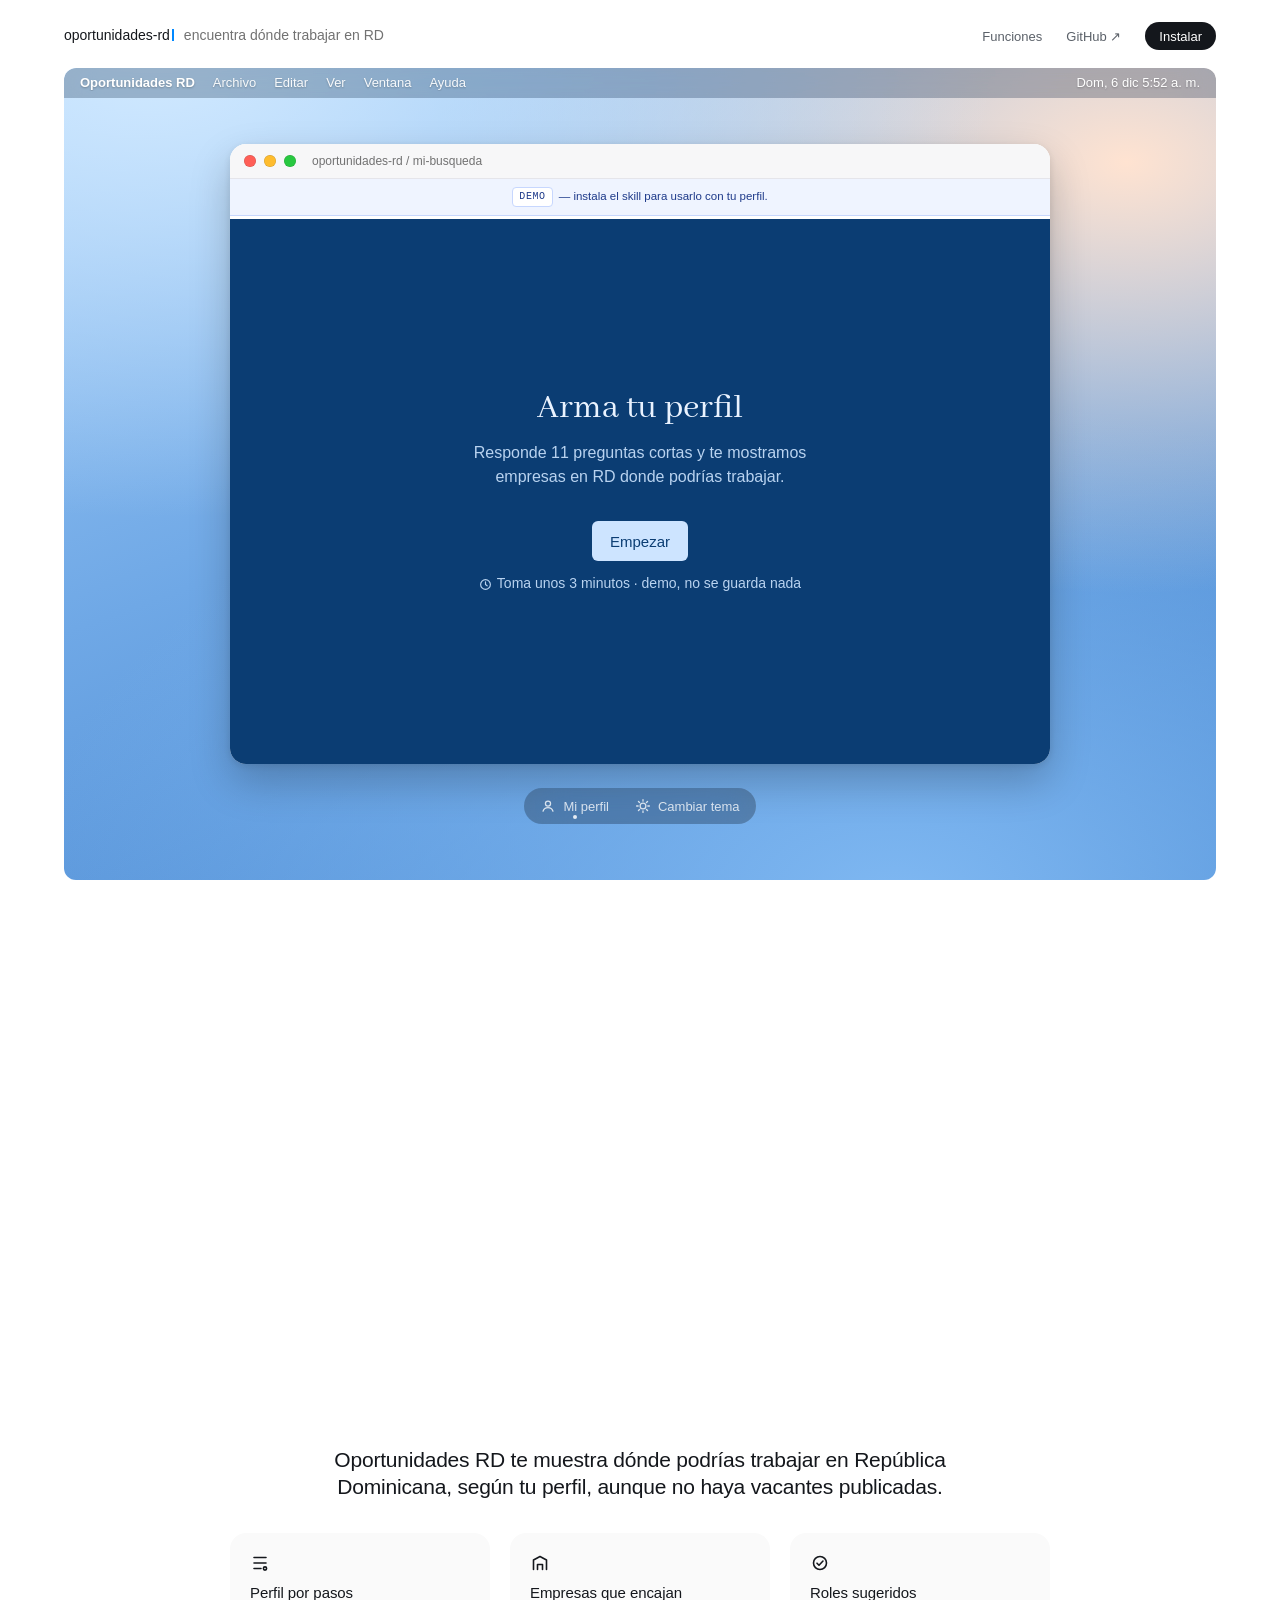
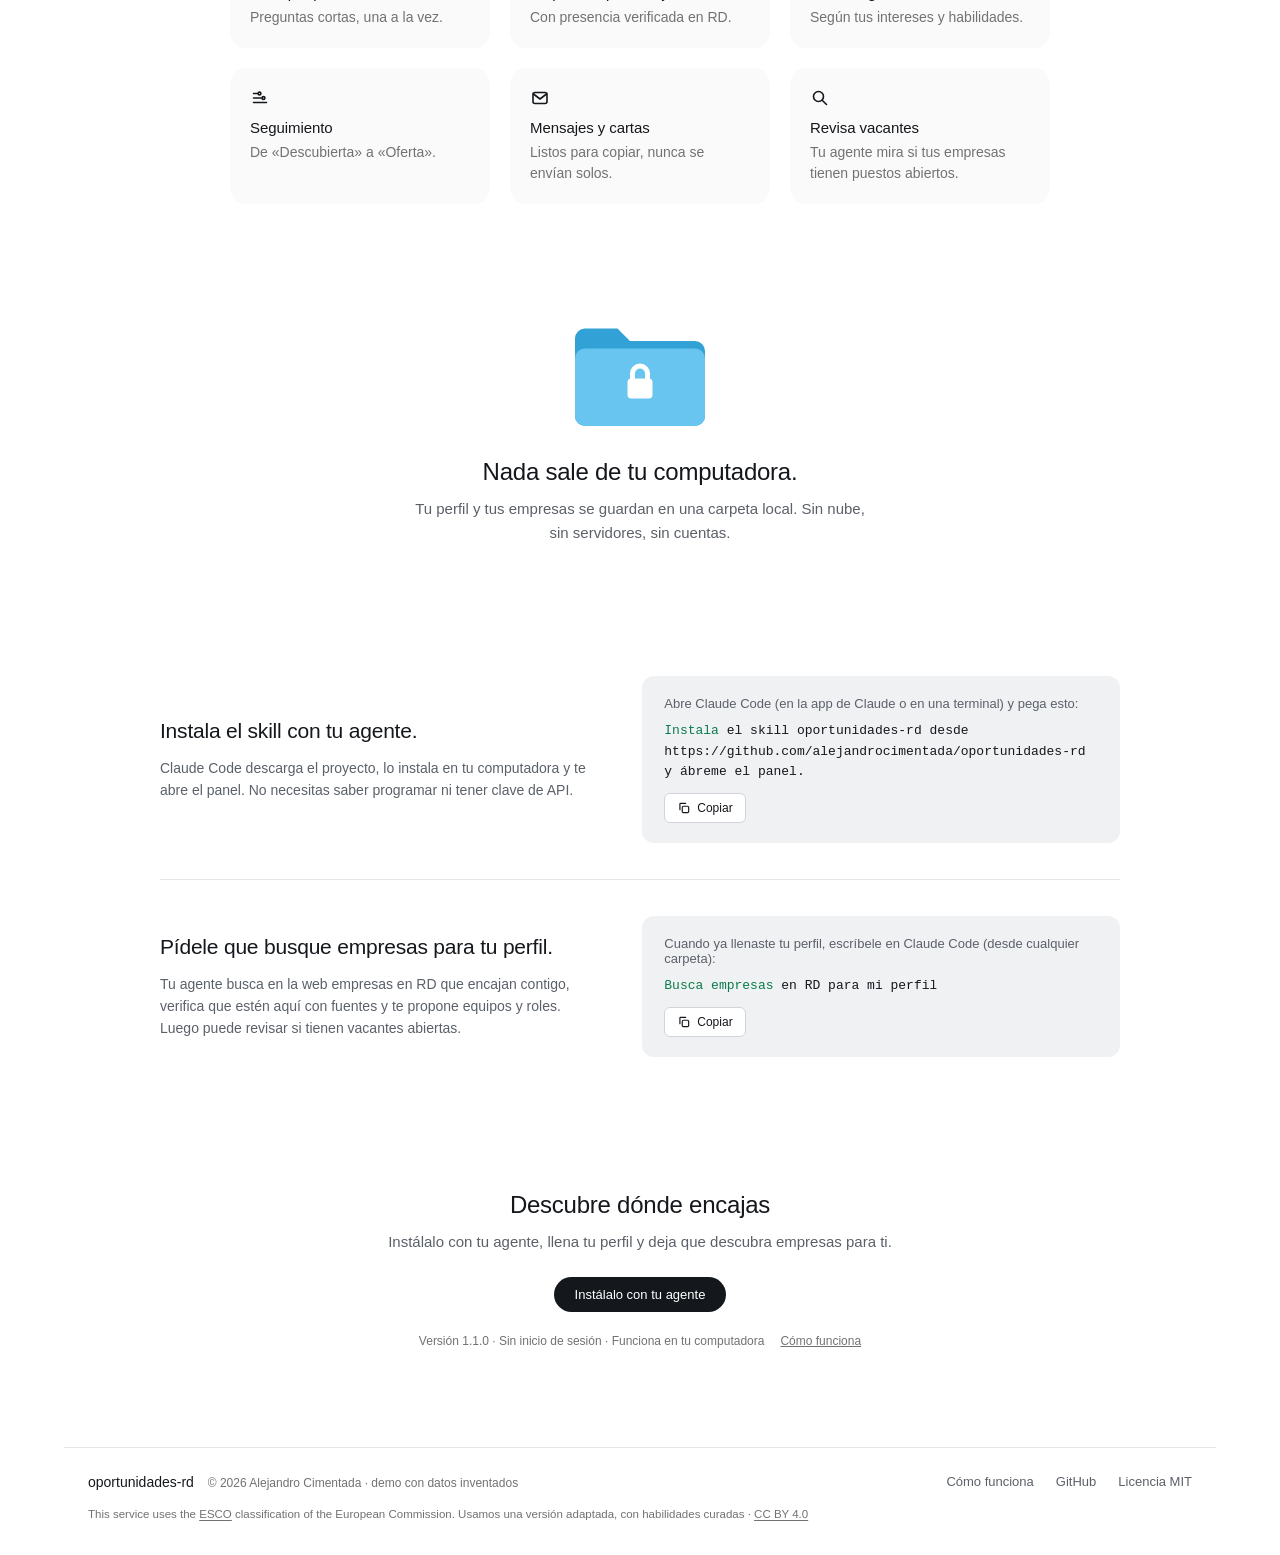
==== commit 7b620279: "Panel con encuesta de perfil y docs actualizadas El panel queda solo con «Arma tu perfil» (una pregu" ====
--- a/docs/index.html
+++ b/docs/index.html
@@ -36,13 +36,16 @@
     <span id="reloj"></span>
   </div>
 
-<p class="escritorio-vacio" id="escritorio-vacio" role="status"></p>
+<button type="button" class="icono-app" id="icono-app" hidden aria-label="Abrir oportunidades-rd">
+  <span class="icono-img" aria-hidden="true"><svg viewBox="0 0 32 32"><rect x="8" y="12" width="16" height="11" rx="2.2"/><path d="M12.5 12V9.8c0-.7.6-1.3 1.3-1.3h4.4c.7 0 1.3.6 1.3 1.3V12M8 17h16"/></svg></span>
+  <span class="icono-nombre">oportunidades-rd</span>
+</button>
 <section class="window" id="app">
   <div class="titlebar">
     <div class="dots">
       <button type="button" class="dot rojo" id="win-cerrar" aria-label="Cerrar ventana"><svg viewBox="0 0 10 10" aria-hidden="true"><path d="M2.5 2.5l5 5M7.5 2.5l-5 5"/></svg></button>
       <button type="button" class="dot amarillo" id="win-min" aria-label="Minimizar ventana"><svg viewBox="0 0 10 10" aria-hidden="true"><path d="M2 5h6"/></svg></button>
-      <button type="button" class="dot verde" id="win-max" aria-label="Pantalla completa"><svg viewBox="0 0 10 10" aria-hidden="true"><path d="M2.6 6.4V2.6h3.8M7.4 3.6v3.8H3.6"/></svg></button>
+      <button type="button" class="dot verde" id="win-max" aria-label="Maximizar ventana"><svg viewBox="0 0 10 10" aria-hidden="true"><path d="M2.6 6.4V2.6h3.8M7.4 3.6v3.8H3.6"/></svg></button>
       <span>oportunidades-rd / mi-busqueda</span></div>
   </div>
   <a class="demo-tag" href="#instalar"><b>Demo</b> — instala el skill para usarlo con tu perfil.</a>
@@ -402,7 +405,7 @@
 </section>
 
 <section class="start reveal">
-  <h2>Empieza a ordenar tu búsqueda</h2>
+  <h2>Descubre dónde encajas</h2>
   
   <p>Instálalo con tu agente, llena tu perfil y deja que descubra empresas para ti.</p>
   <div class="start-btns">
@@ -411,20 +414,24 @@
   
   <div class="start-meta">
     <span>Versión 1.1.0 · Sin inicio de sesión · Funciona en tu computadora</span>
-    <a href="#funciones">Cómo funciona</a>
+    <a href="https://github.com/alejandrocimentada/oportunidades-rd#c%C3%B3mo-usarlo-la-forma-m%C3%A1s-f%C3%A1cil" target="_blank" rel="noopener">Cómo funciona</a>
   </div>
 </section>
 
 <footer class="foot-page">
-  <span>Oportunidades RD · búsqueda de empleo local</span>
-  <span><span lang="en">This service uses the <a href="https://esco.ec.europa.eu/en" target="_blank" rel="noopener">ESCO</a>
-    classification of the European Commission.</span> Usamos una versión adaptada: un subconjunto de ESCO, algunos
-    nombres reescritos y habilidades curadas que no son de ESCO,
-    <a href="https://creativecommons.org/licenses/by/4.0/deed.es" target="_blank" rel="noopener">CC BY 4.0</a>.</span>
-  
-  <span>Demo con datos inventados · <a href="https://github.com/alejandrocimentada/oportunidades-rd" target="_blank" rel="noopener">Código en GitHub</a></span>
-  
-  <span>Hecho por Alejandro Cimentada</span>
+  <div class="foot-fila">
+    <span class="foot-marca">oportunidades-rd <small>© 2026 Alejandro Cimentada · demo con datos inventados</small></span>
+    <nav class="foot-links" aria-label="Enlaces">
+      <a href="https://github.com/alejandrocimentada/oportunidades-rd#c%C3%B3mo-usarlo-la-forma-m%C3%A1s-f%C3%A1cil" target="_blank" rel="noopener">Cómo funciona</a>
+      <a href="https://github.com/alejandrocimentada/oportunidades-rd" target="_blank" rel="noopener">GitHub</a>
+      <a href="https://github.com/alejandrocimentada/oportunidades-rd/blob/main/LICENSE" target="_blank" rel="noopener">Licencia MIT</a>
+    </nav>
+  </div>
+  <div class="foot-fila foot-fino">
+    <span><span lang="en">This service uses the <a href="https://esco.ec.europa.eu/en" target="_blank" rel="noopener">ESCO</a> classification of the European Commission.</span>
+      Usamos una versión adaptada, con habilidades curadas ·
+      <a href="https://creativecommons.org/licenses/by/4.0/deed.es" target="_blank" rel="noopener">CC BY 4.0</a></span>
+  </div>
 </footer>
 
 <aside class="drawer" id="drawer" aria-hidden="true">
--- a/docs/style.css
+++ b/docs/style.css
@@ -142,7 +142,7 @@
   cursor: pointer; white-space: nowrap; transition: color .12s, background .12s; }
 .tabs button:hover { color: var(--ink); }
 .tabs button.on { background: var(--panel); color: var(--ink); box-shadow: 0 1px 2px rgba(0, 0, 0, .1); }
-.win-body { padding: 20px; flex: 1 1 auto; min-height: 0; overflow: auto; overscroll-behavior: contain; scrollbar-gutter: stable; }
+.win-body { padding: 20px; flex: 1 1 auto; min-height: 0; overflow: auto; scrollbar-gutter: stable; }
 
 /* Barra de acciones de cristal debajo de la ventana. */
 .dock { flex: none; display: flex; align-items: center; gap: 2px; padding: 4px; border-radius: 9999px; background: rgba(36, 38, 44, .33);
@@ -153,8 +153,8 @@
 .dock-btn:hover { background: rgba(255, 255, 255, .16); color: #FFFFFF; }
 .dock-btn svg { width: 16px; height: 16px; fill: none; stroke: currentColor; stroke-width: 1.6; stroke-linecap: round; stroke-linejoin: round; }
 
-.foot-page { max-width: 1152px; margin: 72px auto 0; padding: 28px 24px 40px; border-top: 1px solid var(--line); display: flex;
-  justify-content: space-between; gap: 16px; flex-wrap: wrap; font-size: 12px; color: var(--faint); }
+.foot-page { max-width: 1152px; margin: 96px auto 0; padding: 24px 24px 32px; border-top: 1px solid var(--line);
+  display: flex; flex-direction: column; gap: 14px; }
 
 .view { display: none; }
 .view.on { display: block; animation: fade .12s ease-out; }
@@ -620,7 +620,7 @@
   .tbl th:nth-child(2), .tbl td:nth-child(2) { display: none; }
   .tbl td { padding: 10px; }
   .filters label { min-width: 0; flex: 1 1 40%; }
-  .foot-page { justify-content: center; text-align: center; }
+  .foot-fila { flex-direction: column; align-items: center; text-align: center; gap: 8px; }
 }
 @media (prefers-reduced-motion: reduce) {
   *, *::before, *::after { animation: none !important; transition: none !important; scroll-behavior: auto !important; }
@@ -748,12 +748,6 @@
 .window { transition: transform .45s cubic-bezier(.2, .8, .2, 1), opacity .35s ease, visibility 0s; }
 .window.cerrada { opacity: 0; transform: scale(.92); visibility: hidden; pointer-events: none;
   transition: transform .25s ease-in, opacity .22s ease-in, visibility 0s .25s; }
-.window.minimizada { opacity: 0; transform: translate(var(--dx, 0px), var(--dy, 300px)) scale(.06); visibility: hidden; pointer-events: none;
-  transition: transform .5s cubic-bezier(.55, 0, .75, .2), opacity .45s ease-in, visibility 0s .5s; }
-.escritorio-vacio { position: absolute; left: 50%; top: 46%; translate: -50% -50%; margin: 0; padding: 10px 16px; border-radius: 10px;
-  background: rgba(20, 40, 70, .28); color: #FFFFFF; font: 500 13px/1.4 var(--sans); text-align: center; text-shadow: 0 1px 2px rgba(0, 0, 0, .2);
-  opacity: 0; pointer-events: none; transition: opacity .3s .2s; z-index: 1; }
-.escritorio-vacio.on { opacity: 1; }
 /* el ícono «Mi perfil» del dock lleva un punto mientras la ventana está abierta, como una app abierta */
 .dock-btn[data-ir="perfil"] { position: relative; }
 .dock-btn[data-ir="perfil"]::after { content: ""; position: absolute; left: 50%; bottom: 1px; width: 4px; height: 4px; margin-left: -2px;
@@ -761,6 +755,51 @@
 .stage.app-cerrada .dock-btn[data-ir="perfil"]::after { opacity: 0; }
 .dock-btn.rebota { animation: rebota .5s ease-out 2; }
 @keyframes rebota { 40% { transform: translateY(-6px); } }
-#app:fullscreen { width: 100vw; max-width: none; height: 100vh; border-radius: 0; border: 0; scale: none !important; transform: none; }
-#app:fullscreen .encuesta { max-width: 720px; }
 @media (prefers-reduced-motion: reduce) { .window, .window.cerrada, .window.minimizada { transition: none; } .dock-btn.rebota { animation: none; } }
+
+/* Pie de página: una fila con la marca y los enlaces, y una fila fina con el crédito y la atribución de ESCO */
+.foot-fila { display: flex; align-items: center; justify-content: space-between; gap: 16px; }
+.foot-marca { font: 500 14px/1 var(--sans); color: var(--ink); }
+.foot-marca small { margin-left: 10px; font-size: 12px; font-weight: 400; color: var(--faint); }
+.foot-links { display: flex; gap: 22px; }
+.foot-links a { font-size: 13px; color: var(--muted); text-decoration: none; transition: color .15s; }
+.foot-links a:hover { color: var(--ink); }
+.foot-fino { font-size: 11.5px; line-height: 1.5; color: var(--faint); }
+.foot-fino a { color: inherit; text-decoration: underline; text-underline-offset: 2px; }
+.foot-fino a:hover { color: var(--ink); }
+
+/* Ícono en el escritorio al cerrar la ventana: doble clic (o Enter / un toque) la abre otra vez */
+.icono-app { position: absolute; top: calc(var(--iy, 0px) + 46px); left: calc(var(--ix, 0px) + 20px); z-index: 2; width: 128px; padding: 6px 4px;
+  display: flex; flex-direction: column; align-items: center; gap: 6px; border: 0; border-radius: 8px; background: none; cursor: default;
+  animation: icono-entra .35s cubic-bezier(.2, .8, .2, 1.2) both; }
+:root:not(.con-efecto) .icono-app { top: 46px; left: 26px; }
+.icono-app[hidden] { display: none; }
+.icono-img { width: 52px; height: 52px; border-radius: 13px; display: grid; place-items: center;
+  background: linear-gradient(160deg, #2B3340, #14171C); box-shadow: 0 6px 16px rgba(0, 0, 0, .25), inset 0 0 0 1px rgba(255, 255, 255, .08); }
+.icono-img svg { width: 30px; height: 30px; fill: none; stroke: #FFFFFF; stroke-width: 1.7; stroke-linecap: round; stroke-linejoin: round; }
+.icono-nombre { white-space: nowrap; padding: 1px 5px; border-radius: 4px; color: #FFFFFF; font: 500 12px/1.3 var(--sans); text-shadow: 0 1px 2px rgba(0, 0, 0, .45); }
+.icono-app.sel .icono-img { outline: 2px solid rgba(255, 255, 255, .55); outline-offset: 2px; }
+.icono-app.sel .icono-nombre { background: #0A64D8; text-shadow: none; }
+.icono-app:focus-visible { outline: 2px solid #FFFFFF; outline-offset: 2px; }
+@keyframes icono-entra { from { opacity: 0; transform: scale(.6); } }
+
+/* Minimizar: la ventana se recoge hasta quedar solo su barra de título, más angosta. Un clic en la barra (o en el
+   amarillo otra vez) la abre. */
+.window.minimizada { max-width: 380px; height: var(--alto-barra, 38px); cursor: pointer;
+  margin-bottom: calc(var(--alto-ventana, 600px) - var(--alto-barra, 38px)); } /* el dock no se mueve */
+.window { transition-property: transform, opacity, visibility, max-width, height, border-radius, margin-bottom; }
+.window.minimizada .win-body, .window.minimizada .q-progreso, .window.minimizada .demo-tag { visibility: hidden; }
+.window.minimizada .titlebar { border-bottom-color: transparent; }
+.stage.max .window.minimizada { max-width: 380px; height: var(--alto-barra, 38px); }
+.con-efecto .stage.max .window.minimizada { height: var(--alto-barra, 38px); }
+
+/* Maximizar: la ventana llena la tarjeta del escritorio (debajo de la barra de menú, encima del dock) */
+.stage { --alto-escritorio: max(560px, min(880px, calc(100vh - 90px))); transition: padding .45s cubic-bezier(.2, .8, .2, 1), gap .45s; }
+.con-efecto .stage { --alto-escritorio: 100vh; }
+.window { transition: transform .45s cubic-bezier(.2, .8, .2, 1), opacity .35s ease, visibility 0s,
+  max-width .45s cubic-bezier(.2, .8, .2, 1), height .45s cubic-bezier(.2, .8, .2, 1), border-radius .45s; }
+.stage.max { padding: 42px 12px 12px; gap: 12px; }
+.stage.max .window { max-width: 100%; height: calc(var(--alto-escritorio) - 42px - 12px - 12px - var(--alto-dock, 36px)); border-radius: 10px; }
+.con-efecto .stage.max { padding: calc(var(--iy, 0px) + 42px) calc(var(--ix, 0px) + 12px) calc(var(--p, 1) * 20px + 12px); }
+.con-efecto .stage.max .window { scale: 1; height: calc(100vh - var(--iy, 0px) - 42px - var(--p, 1) * 20px - 12px - 12px - var(--alto-dock, 36px)); }
+@media (prefers-reduced-motion: reduce) { .stage, .window { transition: none; } .icono-app { animation: none; } }
